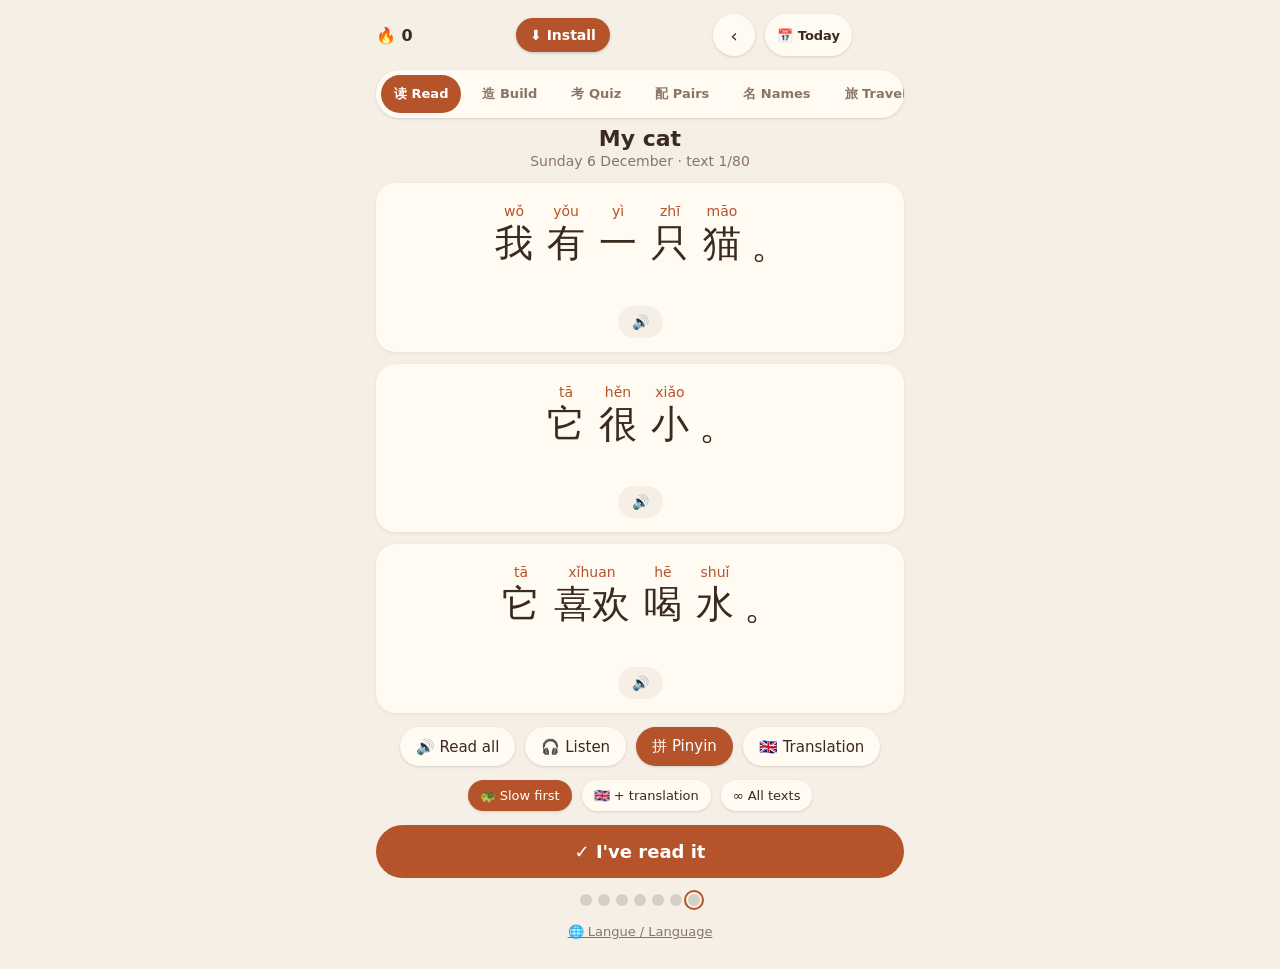
==== app-en.html @ 7c5be148 "Add files via upload" ====
<!doctype html>
<html lang="en">
<head>
<meta charset="utf-8">
<meta name="viewport" content="width=device-width,initial-scale=1,viewport-fit=cover">
<meta name="theme-color" content="#f5efe6">
<meta name="apple-mobile-web-app-capable" content="yes"><meta name="mobile-web-app-capable" content="yes"><meta name="apple-mobile-web-app-status-bar-style" content="default"><link rel="manifest" href="manifest-en.json">
<link rel="icon" href="icon-192.png">
<link rel="apple-touch-icon" href="icon-192.png">
<title>Daily Reading 读</title>
<style>
:root{--bg:#f5efe6;--ink:#3b2a1e;--soft:#8a7564;--card:#fffaf2;--acc:#b5532a;--ok:#4f7a4a}
*{box-sizing:border-box;-webkit-tap-highlight-color:transparent}
body{margin:0;background:var(--bg);color:var(--ink);font-family:system-ui,-apple-system,"PingFang SC","Noto Sans SC",sans-serif;min-height:100vh;padding:env(safe-area-inset-top) 16px calc(24px + env(safe-area-inset-bottom));max-width:560px;margin:auto}
header{display:flex;justify-content:space-between;align-items:center;padding:14px 0}
.streak{font-weight:700}
.inst,.posb{white-space:nowrap}.nav{gap:6px}.posb{background:var(--card);border-radius:21px;height:42px;padding:0 12px;font-size:13px;color:var(--ink);box-shadow:0 1px 3px #0002;font-weight:600}
#cal{position:fixed;inset:0;background:#0006;z-index:50;display:flex;align-items:flex-end;justify-content:center}
#cal.hid{display:none}
.csheet{background:var(--bg);width:100%;max-width:560px;max-height:85vh;border-radius:24px 24px 0 0;padding:14px 14px calc(16px + env(safe-area-inset-bottom));display:flex;flex-direction:column}
.chead{display:flex;justify-content:space-between;align-items:center;margin-bottom:10px;font-weight:700}
.chead button{background:var(--card);border-radius:18px;padding:8px 14px;box-shadow:0 1px 3px #0002}
.cg{display:grid;grid-template-columns:repeat(5,minmax(0,1fr));gap:6px;overflow:auto}
.cg button{background:var(--card);border-radius:12px;padding:6px 2px;box-shadow:0 1px 2px #0002;display:flex;flex-direction:column;align-items:center;gap:1px;min-height:54px}
.cg b{font-size:16px}.cg small{font-size:10px;color:var(--soft);max-width:100%;overflow:hidden;white-space:nowrap;text-overflow:ellipsis;padding:0 3px}
.cg button.rd{background:#dfeedb}.cg button.rd b::after{content:" ✓";color:var(--ok);font-size:12px}
.cg button.td{outline:2px solid var(--acc)}.cg button.cu{background:var(--acc)}.cg button.cu b,.cg button.cu small{color:#fff}
.cleg{font-size:12px;color:var(--soft);text-align:center;margin-top:8px}
.nav{display:flex;align-items:center;gap:10px;color:var(--soft);font-size:15px}
button{font:inherit;border:0;cursor:pointer;color:var(--ink)}
.ic{background:var(--card);border-radius:50%;width:42px;height:42px;font-size:18px;box-shadow:0 1px 3px #0002}
h1{font-size:22px;margin:4px 0 2px;text-align:center}
.date{text-align:center;color:var(--soft);font-size:14px;margin-bottom:14px}
.sent{background:var(--card);border-radius:20px;padding:18px 12px 14px;margin-bottom:12px;box-shadow:0 1px 4px #0001}
.line{display:flex;flex-wrap:wrap;justify-content:center;gap:4px 2px}
.w{display:flex;flex-direction:column;align-items:center;padding:2px 6px;border-radius:10px;cursor:pointer}
.w:active,.w.on{background:#b5532a22}
.py{font-size:14px;color:var(--acc);height:19px}
.hide-py .py{visibility:hidden}
.hz{font-size:38px;line-height:1.15}
.p{font-size:38px;line-height:1.15;align-self:flex-end;padding:0 2px}
.fr{text-align:center;color:var(--soft);margin-top:10px;font-size:15px;min-height:20px}
.row{display:flex;justify-content:center;gap:10px;margin-top:8px}
.sm{background:var(--bg);border-radius:20px;padding:8px 14px;font-size:14px}
.tip{position:sticky;bottom:12px;background:var(--ink);color:#fff;border-radius:16px;padding:12px 16px;text-align:center;margin-top:10px;display:none}
.tip b{font-size:26px;display:block}
.tools{display:flex;gap:10px;justify-content:center;margin:14px 0}
.tools button{background:var(--card);padding:10px 16px;border-radius:24px;box-shadow:0 1px 3px #0002;font-size:15px}
.tools button.act{background:var(--acc);color:#fff}
.done{display:block;width:100%;background:var(--acc);color:#fff;padding:16px;border-radius:28px;font-size:18px;font-weight:700;margin-top:6px}
.done.ok{background:var(--ok)}
.dots{display:flex;justify-content:center;gap:6px;margin-top:16px}
.dots i{width:12px;height:12px;border-radius:50%;background:#0002}
.dots i.on{background:var(--ok)}
.dots i.today{outline:2px solid var(--acc);outline-offset:2px}

.tabs{display:flex;gap:8px;background:var(--card);padding:5px;border-radius:26px;box-shadow:0 1px 3px #0002;margin-bottom:8px}
.tabs button{flex:1;padding:10px;border-radius:22px;background:transparent;font-weight:700;font-size:15px;color:var(--soft)}
.tabs button.on{background:var(--acc);color:#fff}
.hid{display:none!important}
.big{background:var(--card);border-radius:22px;padding:22px 10px 16px;box-shadow:0 1px 4px #0001;text-align:center;margin:8px 0 12px}
.big .line{gap:2px 0}
.big .hz{font-size:46px}.big .py{font-size:15px}
.big .tr{color:var(--soft);font-size:16px;margin-top:10px;min-height:22px}
.grp{margin:12px 0 4px;font-size:13px;color:var(--soft);display:flex;gap:6px;align-items:baseline}
.grp b{font-size:15px}
.chips{display:flex;flex-wrap:wrap;gap:8px}
.chip{background:var(--card);border-radius:16px;padding:8px 12px;box-shadow:0 1px 3px #0002;text-align:center;min-width:64px}
.chip .c1{font-size:26px;line-height:1.1}.chip .c2{font-size:12px;color:var(--soft)}
.chip.on{outline:3px solid var(--acc)}
.cs .chip.on{background:#b5532a18}.cv .chip.on{outline-color:var(--ok)}.co .chip.on{outline-color:#2f6f9f}
.brow{display:flex;gap:10px;margin-top:16px}
.brow button{flex:1;padding:14px;border-radius:26px;font-size:16px;font-weight:700;background:var(--acc);color:#fff}
.brow button.alt{background:var(--card);color:var(--ink);box-shadow:0 1px 3px #0002}

.ans{min-height:84px;border:2px dashed #0003;border-radius:18px;padding:8px;display:flex;flex-wrap:wrap;gap:8px;justify-content:center;align-items:center;margin:10px 0}
.ans:empty::after{content:"…";color:var(--soft);font-size:28px}
.qmsg{text-align:center;min-height:52px;margin:12px 0 0;font-size:17px;color:var(--ink)}
.qmsg.ok{color:var(--ok);font-weight:700;font-size:22px}
.qsc{text-align:center;color:var(--soft);margin-top:14px;font-size:15px}
.tabs button.tg.on{background:var(--ok)}
.hid2{display:none}
.cl .hz{color:var(--acc);font-weight:700}.t4 button{font-size:13px;padding:10px 4px}.emo{font-size:26px;text-align:center;letter-spacing:2px;line-height:1.5;margin-top:8px;word-break:break-all}.hint{text-align:center;color:var(--soft);font-size:14px;margin:4px 0 8px}.tools{flex-wrap:wrap}.tools button.act{background:var(--acc);color:#fff}.lo button{font-size:13px!important;padding:8px 12px!important}.inst{background:var(--acc);color:#fff;border-radius:22px;padding:9px 14px;font-size:14px;font-weight:700;box-shadow:0 1px 3px #0003}
.ov{position:fixed;inset:0;background:#0006;display:flex;align-items:flex-end;justify-content:center;z-index:9}
.ov>div{background:var(--card);border-radius:24px 24px 0 0;padding:22px 20px calc(24px + env(safe-area-inset-bottom));max-width:560px;width:100%;text-align:center;font-size:18px;line-height:1.9}
.ov b{font-size:22px;display:block;margin-bottom:6px}.ov button{margin-top:12px;background:var(--acc);color:#fff;border-radius:24px;padding:12px 32px;font-size:16px;font-weight:700}
.nsub{display:flex;gap:6px;margin:6px 0 10px}.nsub button{flex:1;padding:10px 4px;border-radius:18px;background:var(--card);font-size:14px;font-weight:700;box-shadow:0 1px 3px #0002;color:var(--soft)}.nsub button.on{background:var(--acc);color:#fff}
.ncard{display:flex;align-items:center;gap:12px;background:var(--card);border-radius:18px;padding:10px 14px;margin-bottom:8px;box-shadow:0 1px 3px #0001;width:100%;text-align:left}
.ncard .nm{font-size:32px}.ncard .nh{font-size:28px;line-height:1.15}.ncard .np{font-size:14px;color:var(--acc)}.ncard .nr{margin-left:auto;text-align:right}.ncard .nf{font-size:13px;color:var(--soft)}.ncard.on{outline:3px solid var(--acc)}
.tgs{display:flex;flex-wrap:wrap;gap:6px;margin:6px 0 10px}.tgs button{padding:8px 12px;border-radius:18px;background:var(--card);font-size:14px;font-weight:700;box-shadow:0 1px 3px #0002;color:var(--soft)}.tgs button.on{background:var(--acc);color:#fff}
.tcard{display:flex;gap:8px;align-items:center;background:var(--card);border-radius:18px;padding:12px 14px;margin-bottom:8px;box-shadow:0 1px 3px #0001}
.tcard .tt{flex:1;cursor:pointer}.tcard .th{font-size:24px;line-height:1.3}.tcard .tp{font-size:14px;color:var(--acc)}.tcard .tf{font-size:14px;color:var(--soft)}
.tcard .tb{display:flex;flex-direction:column;gap:6px}.tcard .tb button{background:var(--bg);border-radius:14px;padding:8px 10px;font-size:16px}
.bigshow{position:fixed;inset:0;background:#fff;color:#111;z-index:20;display:flex;flex-direction:column;align-items:center;justify-content:center;padding:24px;text-align:center}
.bigshow .bh{font-size:min(15vw,80px);line-height:1.35;font-weight:600}.bigshow .bf{margin-top:24px;font-size:15px;color:#666}.bigshow .sp{margin-top:20px;font-size:24px;background:#eee;border-radius:30px;padding:12px 28px;color:#111}
.gopt{display:block;width:100%;background:var(--card);border-radius:18px;padding:14px;margin-bottom:8px;font-size:17px;box-shadow:0 1px 3px #0002;text-align:left}.gopt.dim{opacity:.35}.gopt.good{outline:3px solid var(--ok)}
#mainTabs{overflow-x:auto;scrollbar-width:none}#mainTabs::-webkit-scrollbar{display:none}#mainTabs button{flex:0 0 auto;padding:10px 13px;white-space:nowrap}
.big .p{font-size:46px}.big .line.s5 .hz,.big .line.s5 .p{font-size:30px}.big .line.s5 .w{padding:2px 3px}.big .line.s5 .py{font-size:13px}.dbar{display:flex;justify-content:space-between;align-items:center;gap:8px;margin:4px 0 8px}.dbar button{background:var(--card);border-radius:18px;padding:8px 12px;font-size:14px;box-shadow:0 1px 3px #0002}.dbar button.act{background:var(--acc);color:#fff}.dbar .nf{font-size:14px;color:var(--soft);text-align:center;flex:1}
.dnpc{background:var(--card);border-radius:20px;padding:16px;margin:6px 0 12px;box-shadow:0 1px 4px #0001;display:flex;gap:10px;align-items:flex-start}.dnpc .dav{font-size:32px}.dnpc .dh{font-size:26px;line-height:1.3}.dnpc .dp{font-size:14px;color:var(--acc)}.dnpc .df{font-size:14px;color:var(--soft);margin-top:4px}.dnpc.dsit{font-style:italic;color:var(--soft);font-size:17px}
.gopt .oh{font-size:20px}.gopt .op{font-size:13px;color:var(--acc)}.gopt .of{font-size:13px;color:var(--soft)}.gopt.good{outline:3px solid var(--ok)}
.tncard{display:flex;gap:12px;align-items:center;background:var(--card);border-radius:18px;padding:10px 14px;margin-bottom:8px;box-shadow:0 1px 3px #0001;cursor:pointer;color:var(--ink)}.tncard svg{flex:none;color:var(--ink)}.tncard .a{font-size:26px;line-height:1.2}.tncard .b{font-size:14px;color:var(--acc)}.tncard .c{font-size:14px;color:var(--soft)}
.tonegrid{display:grid;grid-template-columns:repeat(4,1fr);gap:8px;margin-bottom:8px}.tbtn{display:flex!important;flex-direction:column;align-items:center;gap:2px;padding:10px 4px!important;margin:0!important;text-align:center!important;color:var(--ink)}.tbtn span{font-size:14px;color:var(--soft)}.tbtn svg{color:var(--ink)}
.mrow{display:flex;gap:8px;align-items:stretch;margin-bottom:8px}.mrow .gopt{flex:1;margin:0}.mrow .sm{padding:0 16px;font-size:18px}
.sndc{background:var(--card);border-radius:18px;padding:12px 14px;margin-bottom:8px;box-shadow:0 1px 3px #0001}.sndc .t{display:flex;gap:12px;align-items:center;margin-bottom:8px}.sndc .l{font-size:30px;font-weight:700;color:var(--acc);min-width:52px}.sndc .d{font-size:14px;color:var(--soft)}
.coach{background:var(--card);border-radius:22px;padding:18px 14px;margin:6px 0 12px;text-align:center;box-shadow:0 1px 4px #0001}.coach .ce{font-size:60px;line-height:1.1}.coach .sw{width:70px;height:70px;margin:0 auto 6px}.coach .cz{font-size:30px;line-height:1.35;margin-top:6px}.coach .cp{font-size:15px;color:var(--acc);min-height:20px}.coach .cf{font-size:16px;color:var(--soft);min-height:22px;margin-top:4px}
.sw{display:block;width:34px;height:34px;border-radius:50%;border:2px solid #0003}
.cgrid{display:grid;grid-template-columns:repeat(3,1fr);gap:8px;margin-bottom:8px}.cbtn{display:flex!important;flex-direction:column;align-items:center;gap:2px;margin:0!important;padding:10px 4px!important;text-align:center!important}.cbtn .oh{font-size:18px!important}
.tpbarw{height:8px;background:#0002;border-radius:4px;overflow:hidden;margin:8px 0}.tpbarw div{height:100%;width:100%;background:var(--acc)}
</style>
</head>
<body>
<header>
  <div class="streak" id="streak">🔥 0</div>
  <button class="inst hid" id="inst">⬇ Install</button>
  <div class="nav"><button class="ic" id="prev">‹</button><button id="pos" class="posb"></button><button class="ic" id="next">›</button></div>
</header>
<div class="tabs t4" id="mainTabs"><button id="tabR" class="on">读 Read</button><button id="tabB">造 Build</button><button id="tabQ">考 Quiz</button><button id="tabP">配 Pairs</button><button id="tabN">名 Names</button><button id="tabT">旅 Travel</button><button id="tabS">声 Tones</button><button id="tabA">动 Actions</button></div>
<div id="cal" class="hid"><div class="csheet"><div class="chead"><span>📅 Pick a text</span><button id="calx">✕</button></div><div class="cg" id="cg"></div><div class="cleg">✓ read · outline = today · tap to open</div></div></div>
<div id="vRead">
<h1 id="title"></h1>
<div class="date" id="date"></div>
<main id="text"></main>
<div class="tip" id="tip"></div>
<div class="tools">
  <button id="all">🔊 Read all</button>
  <button id="lis">🎧 Listen</button>
  <button id="tpy" class="act">拼 Pinyin</button>
  <button id="tfr">🇬🇧 Translation</button>
</div>
<div class="tools lo"><button id="lslow" class="act">🐢 Slow first</button><button id="lfr">🇬🇧 + translation</button><button id="lall">∞ All texts</button></div>
<button class="done" id="done">✓ I've read it today</button>
<div class="dots" id="dots"></div>
</div>
<div id="vBuild" class="hid">
  <div class="big"><div class="line" id="bline"></div><div class="tr" id="btr"></div><div class="emo" id="bemo"></div></div>
  <div class="tabs t4"><button id="mA" class="on">吃 Action</button><button id="mE">很 State</button><button id="mC">三 Count</button><button id="nG" class="tg">不 Not</button></div>
  <div id="gS"><div class="grp"><b>我</b> Who?</div><div class="chips cs" id="cS"></div></div>
  <div id="gV"><div class="grp"><b>吃</b> Action</div><div class="chips cv" id="cV"></div></div>
  <div id="gO"><div class="grp"><b id="lOh">饭</b> <span id="lOt">What?</span></div><div class="chips co" id="cO"></div></div>
  <div id="gN" class="hid"><div class="grp"><b>三</b> Units</div><div class="chips" id="cN"></div><div class="grp"><b>十</b> Tens</div><div class="chips" id="cT"></div></div>
  <div class="brow"><button id="bsay">🔊 Listen</button><button class="alt" id="brnd">🎲 Random</button></div>
</div>
<div id="vQuiz" class="hid">
  <div class="big"><div class="tr" id="qfr" style="font-size:22px;color:var(--ink);margin:0"></div></div>
  <div class="ans" id="qans"></div>
  <div class="chips" id="qpool" style="justify-content:center"></div>
  <div class="qmsg" id="qmsg"></div>
  <div class="brow"><button class="alt" id="qreset">↺ Restart</button><button id="qnext">Next ›</button></div>
  <div class="qsc" id="qsc"></div>
</div>
<div id="vPair" class="hid">
  <div class="hint">1 noun = 1 classifier: 苹果 → 个苹果</div>
  <div class="big"><div class="emo" id="pemo" style="font-size:64px;margin:0"></div><div class="line" id="pline"></div><div class="tr" id="pfr"></div></div>
  <div class="chips" id="popts" style="justify-content:center"></div>
  <div class="qmsg" id="pmsg"></div>
  <div class="brow"><button id="pnext">Next ›</button></div>
  <div class="qsc" id="psc"></div>
</div>
<div id="vNames" class="hid">
  <div class="hint">Tap a card to hear it</div>
  <div class="nsub"><button id="nsv" class="on">🏙 Cities</button><button id="nse">🏢 Companies</button><button id="nsp">👤 People</button></div>
  <div id="nlist"></div>
</div>
<div id="vTrip" class="hid">
  <div class="hint">Tap a phrase to hear it · 📲 to show it to someone</div>
  <div class="tgs" id="tgs"></div>
  <div class="tools" style="margin:0 0 10px"><button id="tg">🎧 Listen &amp; guess</button><button id="td">💬 Dialogues</button></div>
  <div id="tlist"></div>
  <div id="tgame" class="hid">
    <div class="big"><div style="font-size:54px">🎧</div><div class="tr">Listen, then pick the meaning</div>
      <div class="row"><button class="sm" id="gplay">🔊</button><button class="sm" id="gslow">🐢</button></div></div>
    <div id="gopts"></div>
    <div class="qmsg" id="gmsg"></div>
    <div class="brow"><button id="gnext">Next ›</button></div>
    <div class="qsc" id="gsc"></div>
  </div>
  <div id="tdlg" class="hid"></div>
</div>
<div id="vTone" class="hid">
  <div class="tgs" id="ttabs"></div>
  <div id="tcont"></div>
</div>
<div id="vTpr" class="hid">
  <div class="hint">Listen to the instruction in Chinese and do the action for real</div>
  <div class="tgs" id="tptabs"></div>
  <div id="tpcont"></div>
</div>

<script>
// "hanzi|pinyin|English" separated by spaces; without "|" = punctuation
const T=[
{t:"My cat",s:[
["我|wǒ|I 有|yǒu|to have 一|yì|a 只|zhī|(classifier: animals) 猫|māo|cat 。","I have a cat."],
["它|tā|it (animal) 很|hěn|very 小|xiǎo|small 。","It is small."],
["它|tā|it (animal) 喜欢|xǐhuan|to like 喝|hē|to drink 水|shuǐ|water 。","It likes to drink water."]]},
{t:"The morning",s:[
["早上|zǎoshang|morning 好|hǎo|good ！","Good morning!"],
["我|wǒ|I 喝|hē|to drink 一|yì|a 杯|bēi|(classifier: glass) 水|shuǐ|water 。","I drink a glass of water."],
["我|wǒ|I 吃|chī|to eat 一|yí|an 个|gè|(general classifier) 苹果|píngguǒ|apple 。","I eat an apple."]]},
{t:"My books",s:[
["我|wǒ|I 有|yǒu|to have 三|sān|three 本|běn|(classifier: books) 书|shū|book 。","I have three books."],
["这|zhè|this 本|běn|(classifier: books) 书|shū|book 很|hěn|very 好|hǎo|good 。","This book is very good."],
["我|wǒ|I 每天|měitiān|every day 看|kàn|to read 书|shū|book 。","I read every day."]]},
{t:"My home",s:[
["这|zhè|this 是|shì|to be 我|wǒ|my 的|de|(possessive) 家|jiā|home 。","This is my home."],
["我|wǒ|my 家|jiā|family 有|yǒu|to have 四|sì|four 个|gè|(general classifier) 人|rén|person 。","There are four people in my family."],
["我|wǒ|I 爱|ài|to love 我|wǒ|my 家|jiā|family 。","I love my family."]]},
{t:"At school",s:[
["我|wǒ|I 在|zài|to be at 学校|xuéxiào|school 。","I am at school."],
["我|wǒ|I 有|yǒu|to have 两|liǎng|two 支|zhī|(classifier: pens) 笔|bǐ|pen 。","I have two pens."],
["我|wǒ|I 有|yǒu|to have 一|yì|a 张|zhāng|(classifier: sheets) 纸|zhǐ|paper 。","I have a sheet of paper."]]},
{t:"Today",s:[
["今天|jīntiān|today 天气|tiānqì|weather 很|hěn|very 好|hǎo|good 。","The weather is very nice today."],
["我|wǒ|I 去|qù|to go 学校|xuéxiào|school 。","I go to school."],
["你|nǐ|you 呢|ne|and (you) ？","And you?"]]},
{t:"At the market",s:[
["你好|nǐ hǎo|hello ！","Hello!"],
["我|wǒ|I 要|yào|to want 五|wǔ|five 个|gè|(general classifier) 苹果|píngguǒ|apple 。","I would like five apples."],
["很|hěn|very 好|hǎo|good ，谢谢|xièxie|thank you ！","Very good, thank you!"]]},
{t:"My friend",s:[
["他|tā|he 是|shì|to be 我|wǒ|my 的|de|(possessive) 朋友|péngyou|friend 。","He is my friend."],
["他|tā|he 叫|jiào|to be called 小明|Xiǎo Míng|Xiao Ming 。","He is called Xiao Ming."],
["我们|wǒmen|we 都|dōu|all 喜欢|xǐhuan|to like 猫|māo|cat 。","We all like cats."]]},
{t:"The evening",s:[
["晚上|wǎnshang|evening 我|wǒ|I 在|zài|to be at 家|jiā|home 。","In the evening, I am at home."],
["我|wǒ|I 喝|hē|to drink 一|yì|a 杯|bēi|(classifier: cup) 茶|chá|tea 。","I drink a cup of tea."],
["晚安|wǎn'ān|good night ！","Good night!"]]},
{t:"Two cats",s:[
["我|wǒ|my 家|jiā|home 有|yǒu|to have 一|yì|a 只|zhī|(classifier: animals) 大|dà|big 猫|māo|cat 和|hé|and 一|yì|a 只|zhī|(classifier: animals) 小|xiǎo|small 猫|māo|cat 。","At my home, there is a big cat and a small cat."],
["大|dà|big 猫|māo|cat 喜欢|xǐhuan|to like 睡觉|shuìjiào|to sleep 。","The big cat likes to sleep."],
["小|xiǎo|small 猫|māo|cat 喜欢|xǐhuan|to like 玩|wán|to play 。","The small cat likes to play."]]},
{t:"Shopping",s:[["我|wǒ|I 去|qù|to go 市场|shìchǎng|market 。", "I go to the market."],
["我|wǒ|I 要|yào|to want 三|sān|three 个|gè|(general classifier) 苹果|píngguǒ|apple 。", "I would like three apples."],
["我|wǒ|I 也|yě|also 要|yào|to want 两|liǎng|two 条|tiáo|(classifier: fish) 鱼|yú|fish 。", "I would also like two fish."]]},
{t:"What do you want?",s:[["你好|nǐ hǎo|hello ！ 你|nǐ|you 要|yào|to want 什么|shénme|what ？", "Hello! What would you like?"],
["我|wǒ|I 要|yào|to want 一|yì|a 杯|bēi|(classifier: cup) 茶|chá|tea 和|hé|and 一|yì|a 杯|bēi|(classifier: glass) 牛奶|niúnǎi|milk 。", "I would like a tea and a milk."],
["谢谢|xièxie|thank you ！ 再见|zàijiàn|goodbye ！", "Thank you! Goodbye!"]]},
{t:"How much?",s:[["这|zhè|this 个|gè|(general classifier) 苹果|píngguǒ|apple 多少|duōshao|how much 钱|qián|money ？", "How much is this apple?"],
["一|yí|one 个|gè|(general classifier) 五|wǔ|five 块|kuài|yuan 。", "Five yuan each."],
["很|hěn|very 好|hǎo|good ， 我|wǒ|I 要|yào|to want 三|sān|three 个|gè|(general classifier) 。", "Great, I'll take three."]]},
{t:"Flowers",s:[["我|wǒ|I 喜欢|xǐhuan|to like 花|huā|flower 。", "I like flowers."],
["我|wǒ|I 要|yào|to want 五|wǔ|five 朵|duǒ|(classifier: flowers) 花|huā|flower 。", "I would like five flowers."],
["花|huā|flower 很|hěn|very 好看|hǎokàn|pretty 。", "The flowers are very pretty."]]},
{t:"My class",s:[["这|zhè|this 是|shì|to be 我|wǒ|my 的|de|(possessive) 班|bān|class 。", "This is my class."],
["班|bān|class 里|lǐ|in 有|yǒu|there is 二十|èrshí|twenty 个|gè|(general classifier) 学生|xuésheng|student 。", "There are twenty students in the class."],
["我们|wǒmen|we 有|yǒu|to have 一|yí|one 个|gè|(general classifier) 老师|lǎoshī|teacher 。", "We have one teacher."]]},
{t:"On the table",s:[["桌子|zhuōzi|table 上|shàng|on 有|yǒu|there is 三|sān|three 本|běn|(classifier: books) 书|shū|book 。", "On the table, there are three books."],
["还|hái|also 有|yǒu|there is 两|liǎng|two 支|zhī|(classifier: pens) 笔|bǐ|pen 和|hé|and 一|yì|a 张|zhāng|(classifier: sheets) 纸|zhǐ|paper 。", "There are also two pens and a sheet of paper."],
["老师|lǎoshī|teacher 喜欢|xǐhuan|to like 看|kàn|to read 书|shū|book 。", "The teacher likes to read."]]},
{t:"My classmates",s:[["我|wǒ|I 在|zài|to be at 学校|xuéxiào|school 。", "I am at school."],
["我|wǒ|my 的|de|(possessive) 朋友|péngyou|friend 在|zài|to be in 我|wǒ|my 的|de|(possessive) 班|bān|class 里|lǐ|in 。", "My friend is in my class."],
["我们|wǒmen|we 都|dōu|all 喜欢|xǐhuan|to like 老师|lǎoshī|teacher 。", "We all like the teacher."]]},
{t:"My family",s:[["我|wǒ|my 家|jiā|family 有|yǒu|to have 五|wǔ|five 个|gè|(general classifier) 人|rén|person 。", "There are five people in my family."],
["爸爸|bàba|dad 、 妈妈|māma|mum 、 哥哥|gēge|older brother 、 姐姐|jiějie|older sister 和|hé|and 我|wǒ|me 。", "Dad, mum, my older brother, my older sister and me."],
["我|wǒ|I 爱|ài|to love 我|wǒ|my 的|de|(possessive) 家|jiā|family 。", "I love my family."]]},
{t:"At the table",s:[["爸爸|bàba|dad 吃|chī|to eat 米饭|mǐfàn|rice 。", "Dad eats rice."],
["妈妈|māma|mum 吃|chī|to eat 鱼|yú|fish 。", "Mum eats fish."],
["我|wǒ|I 吃|chī|to eat 一|yí|an 个|gè|(general classifier) 蛋|dàn|egg 。", "I eat an egg."],
["我们|wǒmen|we 都|dōu|all 喝|hē|to drink 水|shuǐ|water 。", "We all drink water."]]},
{t:"My pets",s:[["我|wǒ|my 家|jiā|home 有|yǒu|to have 一|yì|a 只|zhī|(classifier: animals) 狗|gǒu|dog 和|hé|and 两|liǎng|two 只|zhī|(classifier: animals) 猫|māo|cat 。", "At my home, there is a dog and two cats."],
["狗|gǒu|dog 很|hěn|very 大|dà|big ， 猫|māo|cat 很|hěn|very 小|xiǎo|small 。", "The dog is big, the cats are small."],
["我们|wǒmen|we 都|dōu|all 喜欢|xǐhuan|to like 它们|tāmen|they (animals) 。", "We all like them."]]},
{t:"My clothes",s:[["我|wǒ|I 有|yǒu|to have 三|sān|three 件|jiàn|(classifier: clothes) 衣服|yīfu|clothes 。", "I have three items of clothing."],
["这|zhè|this 件|jiàn|(classifier: clothes) 衣服|yīfu|clothes 很|hěn|very 大|dà|big 。", "This item of clothing is very big."],
["我|wǒ|I 不|bù|not 喜欢|xǐhuan|to like 大|dà|big 衣服|yīfu|clothes 。", "I don't like big clothes."]]},
{t:"At home",s:[["家|jiā|home 里|lǐ|in 有|yǒu|there is 一|yì|a 张|zhāng|(classifier: tables) 桌子|zhuōzi|table 和|hé|and 四|sì|four 把|bǎ|(classifier: chairs) 椅子|yǐzi|chair 。", "At home, there is a table and four chairs."],
["桌子|zhuōzi|table 上|shàng|on 有|yǒu|there is 一|yì|a 杯|bēi|(classifier: cup) 茶|chá|tea 。", "On the table, there is a cup of tea."],
["我们|wǒmen|we 在|zài|at 家|jiā|home 吃饭|chīfàn|to eat 。", "We eat at home."]]},
{t:"Dad's car",s:[["爸爸|bàba|dad 有|yǒu|to have 一|yí|a 辆|liàng|(classifier: vehicles) 汽车|qìchē|car 。", "Dad has a car."],
["汽车|qìchē|car 很|hěn|very 大|dà|big 。", "The car is big."],
["我们|wǒmen|we 都|dōu|all 喜欢|xǐhuan|to like 汽车|qìchē|car 。", "We all like the car."]]},
{t:"Breakfast",s:[["早上|zǎoshang|morning ， 我|wǒ|I 吃|chī|to eat 面包|miànbāo|bread 和|hé|and 一|yí|an 个|gè|(general classifier) 蛋|dàn|egg 。", "In the morning, I eat bread and an egg."],
["我|wǒ|I 喝|hē|to drink 一|yì|a 杯|bēi|(classifier: glass) 牛奶|niúnǎi|milk 。", "I drink a glass of milk."],
["很|hěn|very 好吃|hǎochī|tasty ！", "It's very tasty!"]]},
{t:"A red apple",s:[["我|wǒ|I 有|yǒu|to have 一|yí|a 个|gè|(general classifier) 红|hóng|red 苹果|píngguǒ|apple 。", "I have a red apple."],
["红|hóng|red 苹果|píngguǒ|apple 很|hěn|very 好吃|hǎochī|tasty 。", "The red apple is very tasty."],
["我|wǒ|I 喜欢|xǐhuan|to like 吃|chī|to eat 苹果|píngguǒ|apple 。", "I like eating apples."]]},
{t:"Bananas",s:[["这|zhè|this 是|shì|to be 香蕉|xiāngjiāo|banana 。", "These are bananas."],
["香蕉|xiāngjiāo|banana 是|shì|to be 黄色|huángsè|yellow 的|de|(particle) 。", "Bananas are yellow."],
["我|wǒ|I 要|yào|to want 三|sān|three 根|gēn|(classifier: long objects) 香蕉|xiāngjiāo|banana 。", "I would like three bananas."]]},
{t:"The soup",s:[["晚上|wǎnshang|evening ， 我们|wǒmen|we 吃|chī|to eat 面条|miàntiáo|noodles 。", "In the evening, we eat noodles."],
["我|wǒ|I 喝|hē|to drink 一|yì|a 碗|wǎn|(classifier: bowl) 汤|tāng|soup 。", "I have a bowl of soup."],
["汤|tāng|soup 很|hěn|very 好喝|hǎohē|tasty (drink) 。", "The soup is very tasty."]]},
{t:"I'm hungry",s:[["我|wǒ|I 很|hěn|very 饿|è|hungry 。", "I am very hungry."],
["我|wǒ|I 要|yào|to want 吃|chī|to eat 米饭|mǐfàn|rice 和|hé|and 鱼|yú|fish 。", "I want to eat rice and fish."],
["我|wǒ|I 不|bú|not 要|yào|to want 茶|chá|tea ， 我|wǒ|I 要|yào|to want 水|shuǐ|water 。", "I don't want tea, I want water."]]},
{t:"At the restaurant",s:[["你好|nǐ hǎo|hello ！ 我|wǒ|I 要|yào|to want 一|yì|a 碗|wǎn|(classifier: bowl) 面条|miàntiáo|noodles 。", "Hello! I would like a bowl of noodles."],
["你|nǐ|you 要|yào|to want 喝|hē|to drink 什么|shénme|what ？", "What would you like to drink?"],
["我|wǒ|I 要|yào|to want 一|yì|a 杯|bēi|(classifier: cup) 茶|chá|tea ， 谢谢|xièxie|thank you 。", "I would like a tea, thank you."]]},
{t:"Colours",s:[["苹果|píngguǒ|apple 是|shì|to be 红色|hóngsè|red 的|de|(particle) 。", "The apple is red."],
["天|tiān|sky 是|shì|to be 蓝色|lánsè|blue 的|de|(particle) 。", "The sky is blue."],
["猫|māo|cat 是|shì|to be 白色|báisè|white 的|de|(particle) 。", "The cat is white."]]},
{t:"My white cat",s:[["我|wǒ|my 的|de|(possessive) 猫|māo|cat 是|shì|to be 白色|báisè|white 的|de|(particle) 。", "My cat is white."],
["它|tā|it (animal) 很|hěn|very 小|xiǎo|small 。", "It is very small."],
["它|tā|it (animal) 喜欢|xǐhuan|to like 喝|hē|to drink 牛奶|niúnǎi|milk 。", "It likes to drink milk."]]},
{t:"My black dog",s:[["我|wǒ|my 的|de|(possessive) 狗|gǒu|dog 是|shì|to be 黑色|hēisè|black 的|de|(particle) 。", "My dog is black."],
["它|tā|it (animal) 很|hěn|very 大|dà|big 。", "It is very big."],
["它|tā|it (animal) 喜欢|xǐhuan|to like 吃|chī|to eat 鱼|yú|fish 。", "It likes to eat fish."]]},
{t:"My pens",s:[["我|wǒ|I 有|yǒu|to have 三|sān|three 支|zhī|(classifier: pens) 笔|bǐ|pen 。", "I have three pens."],
["一|yì|one 支|zhī|(classifier: pens) 是|shì|to be 红色|hóngsè|red 的|de|(particle) ， 两|liǎng|two 支|zhī|(classifier: pens) 是|shì|to be 蓝色|lánsè|blue 的|de|(particle) 。", "One is red, two are blue."],
["我|wǒ|I 喜欢|xǐhuan|to like 蓝色|lánsè|blue 。", "I like blue."]]},
{t:"Colourful flowers",s:[["我|wǒ|I 有|yǒu|to have 五|wǔ|five 朵|duǒ|(classifier: flowers) 花|huā|flower 。", "I have five flowers."],
["三|sān|three 朵|duǒ|(classifier: flowers) 是|shì|to be 红色|hóngsè|red 的|de|(particle) ， 两|liǎng|two 朵|duǒ|(classifier: flowers) 是|shì|to be 黄色|huángsè|yellow 的|de|(particle) 。", "Three are red, two are yellow."],
["花|huā|flower 很|hěn|very 好看|hǎokàn|pretty 。", "The flowers are very pretty."]]},
{t:"It's hot",s:[["今天|jīntiān|today 很|hěn|very 热|rè|hot 。", "Today it's very hot."],
["我|wǒ|I 喝|hē|to drink 一|yì|one 杯|bēi|(classifier: glasses) 水|shuǐ|water 。", "I drink a glass of water."],
["我|wǒ|I 不|bù|not 喜欢|xǐhuan|to like 热|rè|hot 。", "I don't like the heat."]]},
{t:"It's cold",s:[["今天|jīntiān|today 很|hěn|very 冷|lěng|cold 。", "Today it's very cold."],
["我|wǒ|I 有|yǒu|to have 一|yí|one 件|jiàn|(classifier: clothes) 大|dà|big 衣服|yīfu|clothes 。", "I have a big coat."],
["我|wǒ|I 喝|hē|to drink 一|yì|one 杯|bēi|(classifier: cups) 热|rè|hot 茶|chá|tea 。", "I drink a cup of hot tea."]]},
{t:"It's raining",s:[["今天|jīntiān|today 下雨|xiàyǔ|to rain 。", "Today it's raining."],
["我|wǒ|I 在|zài|to be at 家|jiā|home 。", "I'm at home."],
["我|wǒ|I 喝|hē|to drink 茶|chá|tea ， 看|kàn|to read 书|shū|book 。", "I drink tea and read."]]},
{t:"Lovely weather",s:[["今天|jīntiān|today 天气|tiānqì|weather 很|hěn|very 好|hǎo|good 。", "Today the weather is very nice."],
["今天|jīntiān|today 有|yǒu|there is 太阳|tàiyáng|sun 。", "Today it's sunny."],
["我|wǒ|I 和|hé|and 朋友|péngyou|friend 去|qù|to go 市场|shìchǎng|market 。", "My friend and I are going to the market."]]},
{t:"What's the weather like?",s:[["今天|jīntiān|today 天气|tiānqì|weather 好|hǎo|good 吗|ma|(question) ？", "Is the weather nice today?"],
["很|hěn|very 好|hǎo|good ！", "Very nice!"],
["不|bù|not 冷|lěng|cold ， 也|yě|also 不|bú|not 热|rè|hot 。", "It's neither cold nor hot."]]},
{t:"My day",s:[["早上|zǎoshang|morning ， 我|wǒ|I 吃|chī|to eat 面包|miànbāo|bread 。", "In the morning, I eat bread."],
["下午|xiàwǔ|afternoon ， 我|wǒ|I 在|zài|to be at 学校|xuéxiào|school 。", "In the afternoon, I'm at school."],
["晚上|wǎnshang|evening ， 我|wǒ|I 在|zài|to be at 家|jiā|home 看|kàn|to read 书|shū|book 。", "In the evening, I read at home."]]},
{t:"Beijing · 北京",s:[["北京|Běijīng|Beijing 是|shì|to be 中国|Zhōngguó|China 的|de|(particle) 首都|shǒudū|capital 。", "Beijing is the capital of China."],
["北京|Běijīng|Beijing 有|yǒu|there is 故宫|Gùgōng|Forbidden City 和|hé|and 长城|Chángchéng|Great Wall 。", "In Beijing, there are the Forbidden City and the Great Wall."],
["我|wǒ|I 想|xiǎng|to want to 去|qù|to go 北京|Běijīng|Beijing 。", "I'd like to go to Beijing."]]},
{t:"Shanghai · 上海",s:[["上海|Shànghǎi|Shanghai 很|hěn|very 大|dà|big ， 人|rén|people 很|hěn|very 多|duō|many 。", "Shanghai is big and has lots of people."],
["上海|Shànghǎi|Shanghai 有|yǒu|there is 很多|hěn duō|many 高楼|gāolóu|skyscraper 。", "In Shanghai, there are many skyscrapers."],
["外滩|Wàitān|the Bund 很|hěn|very 好看|hǎokàn|pretty 。", "The Bund is very pretty."]]},
{t:"Chengdu · 成都",s:[["成都|Chéngdū|Chengdu 有|yǒu|there is 大熊猫|dàxióngmāo|giant panda 。", "In Chengdu, there are giant pandas."],
["大熊猫|dàxióngmāo|giant panda 喜欢|xǐhuan|to like 吃|chī|to eat 竹子|zhúzi|bamboo 。", "Giant pandas like eating bamboo."],
["成都|Chéngdū|Chengdu 的|de|(particle) 菜|cài|food 很|hěn|very 辣|là|spicy 。", "Chengdu food is very spicy."]]},
{t:"Xi'an · 西安",s:[["西安|Xī'ān|Xi'an 有|yǒu|there is 兵马俑|bīngmǎyǒng|Terracotta Army 。", "In Xi'an, there is the Terracotta Army."],
["兵马俑|bīngmǎyǒng|Terracotta Army 很|hěn|very 有名|yǒumíng|famous 。", "The Terracotta Army is very famous."],
["很多|hěn duō|many 人|rén|people 去|qù|to go 西安|Xī'ān|Xi'an 。", "Many people go to Xi'an."]]},
{t:"Hangzhou · 杭州",s:[["杭州|Hángzhōu|Hangzhou 有|yǒu|there is 西湖|Xīhú|West Lake 。", "In Hangzhou, there is West Lake."],
["西湖|Xīhú|West Lake 很|hěn|very 好看|hǎokàn|pretty 。", "West Lake is very pretty."],
["阿里巴巴|Ālǐbābā|Alibaba 在|zài|to be at 杭州|Hángzhōu|Hangzhou 。", "Alibaba is in Hangzhou."]]},
{t:"Shenzhen · 深圳",s:[["深圳|Shēnzhèn|Shenzhen 是|shì|to be 一|yí|one 个|gè|(general classifier) 大|dà|big 城市|chéngshì|city 。", "Shenzhen is a big city."],
["华为|Huáwéi|Huawei 和|hé|and 腾讯|Téngxùn|Tencent 在|zài|to be at 深圳|Shēnzhèn|Shenzhen 。", "Huawei and Tencent are in Shenzhen."],
["深圳|Shēnzhèn|Shenzhen 的|de|(particle) 公司|gōngsī|company 很|hěn|very 多|duō|many 。", "There are many companies in Shenzhen."]]},
{t:"Guangzhou · 广州",s:[["广州|Guǎngzhōu|Guangzhou 的|de|(particle) 菜|cài|food 很|hěn|very 好吃|hǎochī|delicious 。", "Guangzhou food is delicious."],
["早上|zǎoshang|morning ， 我|wǒ|I 喝|hē|to drink 茶|chá|tea ， 吃|chī|to eat 点心|diǎnxin|dim sum 。", "In the morning, I drink tea and eat dim sum."],
["我|wǒ|I 喜欢|xǐhuan|to like 广州|Guǎngzhōu|Guangzhou 。", "I like Guangzhou."]]},
{t:"Harbin · 哈尔滨",s:[["哈尔滨|Hā'ěrbīn|Harbin 的|de|(particle) 冬天|dōngtiān|winter 很|hěn|very 冷|lěng|cold 。", "Winter in Harbin is very cold."],
["那里|nàlǐ|there 有|yǒu|there is 很多|hěn duō|a lot of 冰|bīng|ice 和|hé|and 雪|xuě|snow 。", "There's a lot of ice and snow there."],
["我|wǒ|I 想|xiǎng|to want to 看|kàn|to look at 冰灯|bīngdēng|ice lanterns 。", "I'd like to see the ice lanterns."]]},
{t:"Chongqing · 重庆",s:[["重庆|Chóngqìng|Chongqing 有|yǒu|there is 很多|hěn duō|many 山|shān|mountain 。", "In Chongqing, there are many mountains."],
["重庆|Chóngqìng|Chongqing 的|de|(particle) 火锅|huǒguō|hot pot 很|hěn|very 辣|là|spicy 。", "Chongqing hot pot is very spicy."],
["我|wǒ|I 不|bù|not 喜欢|xǐhuan|to like 辣|là|spicy 。", "I don't like spicy food."]]},
{t:"Guilin · 桂林",s:[["桂林|Guìlín|Guilin 的|de|(particle) 山水|shānshuǐ|scenery 很|hěn|very 好看|hǎokàn|pretty 。", "The scenery in Guilin is very beautiful."],
["山|shān|mountain 很|hěn|very 高|gāo|tall 。", "The mountains are tall."],
["我|wǒ|I 想|xiǎng|to want to 去|qù|to go 桂林|Guìlín|Guilin 看|kàn|to look at 山|shān|mountain 。", "I'd like to go to Guilin to see the mountains."]]},
{t:"Huawei · 华为",s:[["华为|Huáwéi|Huawei 是|shì|to be 一|yì|one 家|jiā|(classifier: companies) 公司|gōngsī|company 。", "Huawei is a company."],
["华为|Huáwéi|Huawei 做|zuò|to make 手机|shǒujī|phone 。", "Huawei makes phones."],
["我|wǒ|I 的|de|(particle) 朋友|péngyou|friend 有|yǒu|to have 一|yí|one 部|bù|(classifier: phones, films) 手机|shǒujī|phone 。", "My friend has a phone."]]},
{t:"WeChat · 微信",s:[["微信|Wēixìn|WeChat 是|shì|to be 一|yí|one 个|gè|(general classifier) 软件|ruǎnjiàn|app 。", "WeChat is an app."],
["腾讯|Téngxùn|Tencent 有|yǒu|to have 微信|Wēixìn|WeChat 。", "Tencent has WeChat."],
["在|zài|in 中国|Zhōngguó|China ， 很多|hěn duō|many 人|rén|people 用|yòng|to use 微信|Wēixìn|WeChat 。", "In China, many people use WeChat."]]},
{t:"Alibaba · 阿里巴巴",s:[["阿里巴巴|Ālǐbābā|Alibaba 是|shì|to be 一|yì|one 家|jiā|(classifier: companies) 大|dà|big 公司|gōngsī|company 。", "Alibaba is a big company."],
["淘宝|Táobǎo|Taobao 是|shì|to be 阿里巴巴|Ālǐbābā|Alibaba 的|de|(particle) 网站|wǎngzhàn|website 。", "Taobao is an Alibaba website."],
["我|wǒ|I 在|zài|at 网上|wǎngshàng|online 买|mǎi|to buy 东西|dōngxi|things 。", "I buy things online."]]},
{t:"Baidu · 百度",s:[["百度|Bǎidù|Baidu 是|shì|to be 一|yì|one 家|jiā|(classifier: companies) 中国|Zhōngguó|China 公司|gōngsī|company 。", "Baidu is a Chinese company."],
["你|nǐ|you 可以|kěyǐ|can 用|yòng|to use 百度|Bǎidù|Baidu 搜索|sōusuǒ|to search 。", "You can search with Baidu."],
["百度|Bǎidù|Baidu 在|zài|to be at 北京|Běijīng|Beijing 。", "Baidu is in Beijing."]]},
{t:"Xiaomi · 小米",s:[["小米|Xiǎomǐ|Xiaomi 是|shì|to be 一|yì|one 家|jiā|(classifier: companies) 公司|gōngsī|company 。", "Xiaomi is a company."],
["小米|Xiǎomǐ|Xiaomi 做|zuò|to make 手机|shǒujī|phone 。", "Xiaomi makes phones."],
["你|nǐ|you 有|yǒu|to have 手机|shǒujī|phone 吗|ma|(question) ？", "Do you have a phone?"]]},
{t:"BYD · 比亚迪",s:[["比亚迪|Bǐyàdí|BYD 做|zuò|to make 汽车|qìchē|car 。", "BYD makes cars."],
["它|tā|it (company) 也|yě|also 做|zuò|to make 电动|diàndòng|electric 汽车|qìchē|car 。", "It also makes electric cars."],
["比亚迪|Bǐyàdí|BYD 在|zài|to be at 深圳|Shēnzhèn|Shenzhen 。", "BYD is in Shenzhen."]]},
{t:"Meituan · 美团",s:[["美团|Měituán|Meituan 是|shì|to be 一|yí|one 个|gè|(general classifier) 软件|ruǎnjiàn|app 。", "Meituan is an app."],
["你|nǐ|you 可以|kěyǐ|can 点|diǎn|to order 外卖|wàimài|takeaway 。", "You can order takeaway."],
["外卖|wàimài|takeaway 来|lái|to come 了|le|(completed) ！", "The takeaway has arrived!"]]},
{t:"Didi · 滴滴",s:[["滴滴|Dīdī|Didi 是|shì|to be 一|yí|one 个|gè|(general classifier) 软件|ruǎnjiàn|app 。", "Didi is an app."],
["你|nǐ|you 可以|kěyǐ|can 打车|dǎchē|to take a taxi 。", "You can take a taxi."],
["我|wǒ|I 坐|zuò|to take (transport) 出租车|chūzūchē|taxi 去|qù|to go 学校|xuéxiào|school 。", "I take a taxi to school."]]},
{t:"Confucius · 孔子",s:[["孔子|Kǒngzǐ|Confucius 是|shì|to be 一|yí|one 位|wèi|(classifier: people, polite) 老师|lǎoshī|teacher 。", "Confucius was a teacher."],
["他|tā|he 有|yǒu|to have 很多|hěn duō|many 学生|xuésheng|student 。", "He had many students."],
["他|tā|he 很|hěn|very 有名|yǒumíng|famous 。", "He is very famous."]]},
{t:"Laozi · 老子",s:[["老子|Lǎozǐ|Laozi 写|xiě|to write 了|le|(completed) 一|yì|one 本|běn|(classifier: books) 书|shū|book 。", "Laozi wrote a book."],
["那|nà|that 本|běn|(classifier: books) 书|shū|book 叫|jiào|to be called 道德经|Dàodéjīng|Tao Te Ching 。", "That book is called the Tao Te Ching."],
["很多|hěn duō|many 人|rén|people 看|kàn|to read 这|zhè|this 本|běn|(classifier: books) 书|shū|book 。", "Many people read this book."]]},
{t:"Li Bai · 李白",s:[["李白|Lǐ Bái|Li Bai 是|shì|to be 一|yí|one 位|wèi|(classifier: people, polite) 诗人|shīrén|poet 。", "Li Bai was a poet."],
["他|tā|he 写|xiě|to write 了|le|(completed) 很多|hěn duō|many 诗|shī|poem 。", "He wrote many poems."],
["很多|hěn duō|many 中国人|Zhōngguórén|Chinese people 喜欢|xǐhuan|to like 他|tā|he 的|de|(particle) 诗|shī|poem 。", "Many Chinese people like his poems."]]},
{t:"Qin Shi Huang · 秦始皇",s:[["秦始皇|Qín Shǐhuáng|Qin Shi Huang 是|shì|to be 中国|Zhōngguó|China 的|de|(particle) 第一|dì yī|first 个|gè|(general classifier) 皇帝|huángdì|emperor 。", "Qin Shi Huang was the first emperor of China."],
["他|tā|he 的|de|(particle) 兵马俑|bīngmǎyǒng|Terracotta Army 在|zài|to be at 西安|Xī'ān|Xi'an 。", "His Terracotta Army is in Xi'an."],
["很多|hěn duō|many 人|rén|people 去|qù|to go 看|kàn|to look at 兵马俑|bīngmǎyǒng|Terracotta Army 。", "Many people go to see the Terracotta Army."]]},
{t:"Zheng He · 郑和",s:[["郑和|Zhèng Hé|Zheng He 有|yǒu|to have 很多|hěn duō|many 大|dà|big 船|chuán|ship 。", "Zheng He had many big ships."],
["他|tā|he 去|qù|to go 了|le|(completed) 很多|hěn duō|many 地方|dìfang|places 。", "He went to many places."],
["他|tā|he 很|hěn|very 有名|yǒumíng|famous 。", "He is very famous."]]},
{t:"Yao Ming · 姚明",s:[["姚明|Yáo Míng|Yao Ming 很|hěn|very 高|gāo|tall 。", "Yao Ming is very tall."],
["他|tā|he 打|dǎ|to play 篮球|lánqiú|basketball 。", "He plays basketball."],
["他|tā|he 在|zài|in 美国|Měiguó|USA 打|dǎ|to play 篮球|lánqiú|basketball 。", "He played basketball in the USA."]]},
{t:"Jackie Chan · 成龙",s:[["成龙|Chéng Lóng|Jackie Chan 是|shì|to be 演员|yǎnyuán|actor 。", "Jackie Chan is an actor."],
["他|tā|he 会|huì|can 功夫|gōngfu|kung fu 。", "He can do kung fu."],
["他|tā|he 的|de|(particle) 电影|diànyǐng|film 很|hěn|very 有名|yǒumíng|famous 。", "His films are very famous."]]},
{t:"Bruce Lee · 李小龙",s:[["李小龙|Lǐ Xiǎolóng|Bruce Lee 是|shì|to be 功夫|gōngfu|kung fu 演员|yǎnyuán|actor 。", "Bruce Lee was a kung fu actor."],
["他|tā|he 的|de|(particle) 电影|diànyǐng|film 很|hěn|very 有名|yǒumíng|famous 。", "His films are very famous."],
["很多|hěn duō|many 人|rén|people 喜欢|xǐhuan|to like 看|kàn|to watch 他|tā|he 的|de|(particle) 电影|diànyǐng|film 。", "Many people like watching his films."]]},
{t:"Lang Lang · 郎朗",s:[["郎朗|Láng Lǎng|Lang Lang 是|shì|to be 一|yí|one 位|wèi|(classifier: people, polite) 钢琴家|gāngqínjiā|pianist 。", "Lang Lang is a pianist."],
["他|tā|he 弹|tán|to play (piano) 钢琴|gāngqín|piano 。", "He plays the piano."],
["我|wǒ|I 喜欢|xǐhuan|to like 听|tīng|to listen to 钢琴|gāngqín|piano 。", "I like listening to the piano."]]},
{t:"Eileen Gu · 谷爱凌",s:[["谷爱凌|Gǔ Àilíng|Eileen Gu 是|shì|to be 运动员|yùndòngyuán|athlete 。", "Eileen Gu is an athlete."],
["她|tā|she 喜欢|xǐhuan|to like 滑雪|huáxuě|to ski 。", "She likes skiing."],
["她|tā|she 在|zài|in 北京|Běijīng|Beijing 得到|dédào|to win 了|le|(completed) 金牌|jīnpái|gold medal 。", "She won a gold medal in Beijing."]]},
{t:"Tu Youyou · 屠呦呦",s:[["屠呦呦|Tū Yōuyōu|Tu Youyou 是|shì|to be 一|yí|one 位|wèi|(classifier: people, polite) 科学家|kēxuéjiā|scientist 。", "Tu Youyou is a scientist."],
["她|tā|she 得到|dédào|to win 了|le|(completed) 诺贝尔奖|Nuòbèi'ěr jiǎng|Nobel Prize 。", "She won the Nobel Prize."],
["她|tā|she 是|shì|to be 中国人|Zhōngguórén|Chinese person 。", "She is Chinese."]]},
{t:"Jack Ma · 马云",s:[["马云|Mǎ Yún|Jack Ma 以前|yǐqián|formerly 是|shì|to be 英语|Yīngyǔ|English 老师|lǎoshī|teacher 。", "Jack Ma used to be an English teacher."],
["后来|hòulái|later ， 他|tā|he 有|yǒu|to have 了|le|(completed) 一|yì|one 家|jiā|(classifier: companies) 公司|gōngsī|company 。", "Later, he had a company."],
["那|nà|that 家|jiā|(classifier: companies) 公司|gōngsī|company 叫|jiào|to be called 阿里巴巴|Ālǐbābā|Alibaba 。", "That company is called Alibaba."]]},
{t:"My body (1)",s:[["我|wǒ|I 有|yǒu|to have 一|yí|one 个|gè|(general classifier) 头|tóu|head 。", "I have a head."],
["我|wǒ|I 有|yǒu|to have 两|liǎng|two 只|zhī|(classifier: animals, limbs) 眼睛|yǎnjing|eye 。", "I have two eyes."],
["我|wǒ|I 有|yǒu|to have 一|yì|one 张|zhāng|(classifier: mouths, sheets) 嘴|zuǐ|mouth 。", "I have a mouth."]]},
{t:"My body (2)",s:[["我|wǒ|I 有|yǒu|to have 两|liǎng|two 只|zhī|(classifier: animals, limbs) 手|shǒu|hand 。", "I have two hands."],
["我|wǒ|I 有|yǒu|to have 两|liǎng|two 只|zhī|(classifier: animals, limbs) 脚|jiǎo|foot 。", "I have two feet."],
["我|wǒ|I 有|yǒu|to have 两|liǎng|two 只|zhī|(classifier: animals, limbs) 耳朵|ěrduo|ear 。", "I have two ears."]]},
{t:"Transport (1)",s:[["我|wǒ|I 坐|zuò|to take (transport) 地铁|dìtiě|metro 去|qù|to go 学校|xuéxiào|school 。", "I take the metro to school."],
["我|wǒ|I 的|de|(particle) 朋友|péngyou|friend 坐|zuò|to take (transport) 公共汽车|gōnggòng qìchē|bus 。", "My friend takes the bus."],
["我们|wǒmen|we 都|dōu|all 喜欢|xǐhuan|to like 坐|zuò|to take (transport) 火车|huǒchē|train 。", "We all like taking the train."]]},
{t:"Transport (2)",s:[["他|tā|he 骑|qí|to ride 自行车|zìxíngchē|bicycle 。", "He rides a bike."],
["她|tā|she 开|kāi|to drive 汽车|qìchē|car 。", "She drives a car."],
["我|wǒ|I 走路|zǒulù|to walk 去|qù|to go 市场|shìchǎng|market 。", "I walk to the market."]]},
{t:"My hobbies",s:[["我|wǒ|I 喜欢|xǐhuan|to like 听|tīng|to listen to 音乐|yīnyuè|music 。", "I like listening to music."],
["我|wǒ|I 喜欢|xǐhuan|to like 唱歌|chànggē|to sing 。", "I like singing."],
["我|wǒ|I 的|de|(particle) 朋友|péngyou|friend 喜欢|xǐhuan|to like 跑步|pǎobù|to run 。", "My friend likes running."]]},
{t:"At the swimming pool",s:[["我|wǒ|I 会|huì|can 游泳|yóuyǒng|to swim 。", "I can swim."],
["他|tā|he 不|bú|not 会|huì|can 游泳|yóuyǒng|to swim 。", "He can't swim."],
["我们|wǒmen|we 在|zài|at 学校|xuéxiào|school 游泳|yóuyǒng|to swim 。", "We swim at school."]]},
{t:"The week",s:[["星期一|xīngqīyī|Monday ， 我|wǒ|I 去|qù|to go 学校|xuéxiào|school 。", "On Monday, I go to school."],
["星期六|xīngqīliù|Saturday ， 我|wǒ|I 在|zài|to be at 家|jiā|home 。", "On Saturday, I'm at home."],
["星期天|xīngqītiān|Sunday ， 我|wǒ|I 去|qù|to go 市场|shìchǎng|market 。", "On Sunday, I go to the market."]]},
{t:"Tomorrow",s:[["今天|jīntiān|today 是|shì|to be 星期六|xīngqīliù|Saturday 。", "Today is Saturday."],
["明天|míngtiān|tomorrow 是|shì|to be 星期天|xīngqītiān|Sunday 。", "Tomorrow is Sunday."],
["明天|míngtiān|tomorrow ， 我|wǒ|I 去|qù|to go 看|kàn|to visit 朋友|péngyou|friend 。", "Tomorrow, I'm going to see a friend."]]},
{t:"Trip to China",s:[["我|wǒ|I 想|xiǎng|to want to 去|qù|to go 中国|Zhōngguó|China 。", "I'd like to go to China."],
["我|wǒ|I 坐|zuò|to take (transport) 飞机|fēijī|plane 去|qù|to go 北京|Běijīng|Beijing 。", "I'm flying to Beijing."],
["在|zài|in 北京|Běijīng|Beijing ， 我|wǒ|I 吃|chī|to eat 烤鸭|kǎoyā|roast duck 。", "In Beijing, I eat roast duck."]]},
{t:"Phones in China",s:[["在|zài|in 中国|Zhōngguó|China ， 很多|hěn duō|many 人|rén|people 用|yòng|to use 手机|shǒujī|phone 。", "In China, many people use their phones."],
["他们|tāmen|they 用|yòng|to use 微信|Wēixìn|WeChat 买|mǎi|to buy 东西|dōngxi|things 。", "They use WeChat to buy things."],
["我|wǒ|I 也|yě|also 想|xiǎng|to want to 用|yòng|to use 微信|Wēixìn|WeChat 。", "I'd like to use WeChat too."]]}
];

const K="lecture-mandarin-en-v1";
let S;try{S=JSON.parse(localStorage.getItem(K))||{}}catch(e){S={}}
S.done=S.done||{};
const save=()=>{try{localStorage.setItem(K,JSON.stringify(S))}catch(e){}};
const dayKey=d=>d.getFullYear()+"-"+String(d.getMonth()+1).padStart(2,"0")+"-"+String(d.getDate()).padStart(2,"0");
const dayNum=d=>Math.floor((Date.UTC(d.getFullYear(),d.getMonth(),d.getDate()))/864e5);
const today=new Date();let off=0;
if(!S.start){S.start=dayKey(today);save()}
function startDate(){const p=S.start.split('-');return new Date(+p[0],+p[1]-1,+p[2])}
const $=id=>document.getElementById(id);
let showFr=false,showPy=true;

function cur(){const d=new Date(today);d.setDate(d.getDate()+off);return d}
function streak(){let n=0;const d=new Date(today);if(!S.done[dayKey(d)])d.setDate(d.getDate()-1);
  while(S.done[dayKey(d)]){n++;d.setDate(d.getDate()-1)}return n}

function speak(txt,rate){
  if(!window.speechSynthesis)return;
  if(L.on)stopL();
  speechSynthesis.cancel();
  const u=new SpeechSynthesisUtterance(txt);u.lang="zh-CN";u.rate=rate||.8;
  const v=speechSynthesis.getVoices().find(v=>/zh[-_]CN/i.test(v.lang))||speechSynthesis.getVoices().find(v=>/^zh/i.test(v.lang));
  if(v)u.voice=v;speechSynthesis.speak(u);
}
function parseRaw(raw){
  const re=/([，。！？、；：])|([^\s|，。！？、；：]+)\|([^|]*)\|(.*?)(?=\s+[^\s|]+\||\s+[，。！？、；：]|\s*$)/g;
  const out=[];let m;
  while((m=re.exec(raw))){out.push(m[1]?[m[1]]:[m[2],m[3].trim(),m[4].trim()])}
  return out;
}
const plain=s=>parseRaw(s).map(p=>p[0]).join("");

function render(){
  const d=cur(),k=dayKey(d),i=curIdx(),x=T[i];
  $("title").textContent=x.t;
  $("date").textContent=d.toLocaleDateString("en-GB",{weekday:"long",day:"numeric",month:"long"})+" · text "+(i+1)+"/"+T.length;
  $("pos").textContent="📅 "+(off===0?"Today":"−"+(-off)+" d");
  $("next").style.visibility=off>=0?"hidden":"visible";
  $("tip").style.display="none";
  const box=$("text");box.innerHTML="";box.className=showPy?"":"hide-py";
  x.s.forEach(([raw,fr])=>{
    const c=document.createElement("div");c.className="sent";
    const l=document.createElement("div");l.className="line";
    parseRaw(raw).forEach(p=>{
      if(p.length<3){const e=document.createElement("span");e.className="p";e.textContent=p[0];l.appendChild(e);return}
      const w=document.createElement("div");w.className="w";
      w.innerHTML='<span class="py">'+p[1]+'</span><span class="hz">'+p[0]+'</span>';
      w.onclick=()=>{document.querySelectorAll(".w.on").forEach(e=>e.classList.remove("on"));w.classList.add("on");
        const tp=$("tip");tp.style.display="block";tp.innerHTML="<b>"+p[0]+"</b>"+p[1]+" — "+p[2];speak(p[0],.7)};
      l.appendChild(w);
    });
    c.appendChild(l);
    const f=document.createElement("div");f.className="fr";f.textContent=showFr?fr:"";c.appendChild(f);
    const r=document.createElement("div");r.className="row";
    const b=document.createElement("button");b.className="sm";b.textContent="🔊";b.onclick=()=>speak(plain(raw));
    r.appendChild(b);c.appendChild(r);box.appendChild(c);
  });
  const dn=!!S.done[k];
  $("done").textContent=dn?"✓ Read!":"✓ I've read it";
  $("done").className="done"+(dn?" ok":"");
  $("streak").textContent="🔥 "+streak();
  const dots=$("dots");dots.innerHTML="";
  for(let j=6;j>=0;j--){const e=new Date(today);e.setDate(e.getDate()-j);
    const n=document.createElement("i");if(S.done[dayKey(e)])n.className="on";if(j===0)n.classList.add("today");dots.appendChild(n)}
}

$("done").onclick=()=>{const k=dayKey(cur());S.done[k]=!S.done[k];if(!S.done[k])delete S.done[k];save();render()};
function dayOfText(i){const t=curIdxAt(0);let d=i-t;if(d>0)d-=T.length;return d}
function curIdxAt(o){const d=new Date(today);d.setDate(d.getDate()+o);const n=dayNum(d)-dayNum(startDate());return((n%T.length)+T.length)%T.length}
function calOpen(){
  const g=$("cg");g.innerHTML="";const ci=curIdx();
  T.forEach((x,i)=>{const o=dayOfText(i),e=new Date(today);e.setDate(e.getDate()+o);
    const b=document.createElement("button");b.innerHTML="<b>"+(i+1)+"</b><small></small>";b.querySelector("small").textContent=x.t;
    if(S.done[dayKey(e)])b.classList.add("rd");if(i===curIdxAt(0))b.classList.add("td");if(i===ci)b.classList.add("cu");
    b.onclick=()=>{ov=null;off=o;$("cal").classList.add("hid");render();window.scrollTo(0,0)};g.appendChild(b)});
  $("cal").classList.remove("hid");
  const c=g.querySelector(".cu")||g.querySelector(".td");if(c)c.scrollIntoView({block:"center"});
}
$("pos").onclick=calOpen;$("calx").onclick=()=>$("cal").classList.add("hid");
$("cal").onclick=e=>{if(e.target.id==="cal")$("cal").classList.add("hid")};
$("pos").onclick=calOpen;
$("prev").onclick=()=>{ov=null;off--;render()};
$("next").onclick=()=>{if(off<0){ov=null;off++;render()}};
$("all").onclick=()=>{const x=T[curIdx()];speak(x.s.map(s=>plain(s[0])).join(""))};
$("tpy").onclick=()=>{showPy=!showPy;$("tpy").classList.toggle("act",showPy);render()};
$("tfr").onclick=()=>{showFr=!showFr;$("tfr").classList.toggle("act",showFr);render()};

// ---------- Build ----------
const SUB=[["我","wǒ","I",0],["你","nǐ","you",1],["他","tā","he",2],["她","tā","she",2],["我们","wǒmen","we",3]];
const ETRE=["am","are","is","is","are"];
const ADJ=[["小","xiǎo",["small","small","small"]],["大","dà",["big","big","big"]],["高兴","gāoxìng",["happy","happy","happy"]],["忙","máng",["busy","busy","busy"]],["累","lèi",["tired","tired","tired"]],["好","hǎo",["well","well","well"],["am","are","is","is","are"]]];
const VRB=[
{h:"吃",p:"chī",c:["eat","eat","eats","eat"],o:[["米饭","mǐfàn","rice"],["一个苹果","yí ge píngguǒ","an apple"],["面包","miànbāo","bread"]]},
{h:"喝",p:"hē",c:["drink","drink","drinks","drink"],o:[["水","shuǐ","water"],["茶","chá","tea"],["一杯水","yì bēi shuǐ","a glass of water"]]},
{h:"有",p:"yǒu",c:["have","have","has","have"],o:[["一只猫","yì zhī māo","a cat"],["三本书","sān běn shū","three books"],["两支笔","liǎng zhī bǐ","two pens"],["一张纸","yì zhāng zhǐ","a sheet of paper"]]},
{h:"看",p:"kàn",c:["look at","look at","looks at","look at"],o:[["书","shū","a book"],["猫","māo","the cat"]]},
{h:"喜欢",p:"xǐhuan",c:["like","like","likes","like"],o:[["猫","māo","cats"],["米饭","mǐfàn","rice"],["苹果","píngguǒ","apples"],["茶","chá","tea"]]}
];
const NEGO={"一个苹果":["苹果","píngguǒ","apples"],"一只猫":["猫","māo","a cat"],"一张纸":["纸","zhǐ","paper"],"米饭":["米饭","mǐfàn","rice"],"面包":["面包","miànbāo","bread"],"水":["水","shuǐ","water"],"茶":["茶","chá","tea"],"书":["书","shū","books"]};
const ITM=[
{h:"苹果",p:"píngguǒ",c:"个",cp:"gè",y:"yí",g:"f",e:"🍎",f1:"an apple",fp:"apples"},
{h:"书",p:"shū",c:"本",cp:"běn",y:"yì",g:"m",e:"📚",f1:"a book",fp:"books"},
{h:"水",p:"shuǐ",c:"杯",cp:"bēi",y:"yì",g:"m",e:"💧",f1:"a glass of water",fp:"glasses of water"},
{h:"猫",p:"māo",c:"只",cp:"zhī",y:"yì",g:"m",e:"🐱",f1:"a cat",fp:"cats"},
{h:"蛋",p:"dàn",c:"个",cp:"gè",y:"yí",g:"m",e:"🥚",f1:"an egg",fp:"eggs"},
{h:"学生",p:"xuésheng",c:"个",cp:"gè",y:"yí",g:"m",e:"🧑‍🎓",f1:"a student",fp:"students"},
{h:"朋友",p:"péngyou",c:"个",cp:"gè",y:"yí",g:"m",e:"🧑",f1:"a friend",fp:"friends"},
{h:"茶",p:"chá",c:"杯",cp:"bēi",y:"yì",g:"f",e:"🍵",f1:"a cup of tea",fp:"cups of tea"},
{h:"牛奶",p:"niúnǎi",c:"杯",cp:"bēi",y:"yì",g:"m",e:"🥛",f1:"a glass of milk",fp:"glasses of milk"},
{h:"狗",p:"gǒu",c:"只",cp:"zhī",y:"yì",g:"m",e:"🐶",f1:"a dog",fp:"dogs"},
{h:"鸟",p:"niǎo",c:"只",cp:"zhī",y:"yì",g:"m",e:"🐦",f1:"a bird",fp:"birds"},
{h:"纸",p:"zhǐ",c:"张",cp:"zhāng",y:"yì",g:"f",e:"📄",f1:"a sheet of paper",fp:"sheets of paper"},
{h:"桌子",p:"zhuōzi",c:"张",cp:"zhāng",y:"yì",g:"f",e:"🍽️",f1:"a table",fp:"tables"},
{h:"笔",p:"bǐ",c:"支",cp:"zhī",y:"yì",g:"m",e:"✏️",f1:"a pen",fp:"pens"},
{h:"鱼",p:"yú",c:"条",cp:"tiáo",y:"yì",g:"m",e:"🐟",f1:"a fish",fp:"fish"},
{h:"花",p:"huā",c:"朵",cp:"duǒ",y:"yì",g:"f",e:"🌸",f1:"a flower",fp:"flowers"},
{h:"椅子",p:"yǐzi",c:"把",cp:"bǎ",y:"yì",g:"f",e:"🪑",f1:"a chair",fp:"chairs"},
{h:"汽车",p:"qìchē",c:"辆",cp:"liàng",y:"yí",g:"f",e:"🚗",f1:"a car",fp:"cars"},
{h:"衣服",p:"yīfu",c:"件",cp:"jiàn",y:"yí",g:"m",e:"👕",f1:"a piece of clothing",fp:"pieces of clothing"},
{h:"公司",p:"gōngsī",c:"家",cp:"jiā",y:"yì",g:"f",e:"🏢",f1:"a company",fp:"companies"},
{h:"老师",p:"lǎoshī",c:"位",cp:"wèi",y:"yí",g:"m",e:"🧑‍🏫",f1:"a teacher",fp:"teachers"},
{h:"山",p:"shān",c:"座",cp:"zuò",y:"yí",g:"f",e:"⛰️",f1:"a mountain",fp:"mountains"},
{h:"手机",p:"shǒujī",c:"部",cp:"bù",y:"yí",g:"m",e:"📱",f1:"a phone",fp:"phones"},
{h:"电影",p:"diànyǐng",c:"部",cp:"bù",y:"yí",g:"m",e:"🎬",f1:"a movie",fp:"movies"}];
const CLS=[...new Map(ITM.map(x=>[x.c,[x.c,x.cp]])).values()];
const CUE={"个":"general: apples, people, eggs…","本":"books, notebooks","只":"animals","杯":"a glass or cup","张":"flat things: sheets, tables","支":"long thin things: pens","条":"long and flexible: fish","朵":"flowers","把":"things with a handle: chairs","辆":"vehicles","件":"clothing","家":"companies, shops","位":"people (polite)","座":"mountains, bridges, big buildings","部":"phones, movies"};
const DG=["","一","二","三","四","五","六","七","八","九"],PG=["","yī","èr","sān","sì","wǔ","liù","qī","bā","jiǔ"];
function numZh(n,it){
  if(n===1)return ["一",it.y];
  if(n===2)return ["两","liǎng"];
  if(n<10)return [DG[n],PG[n]];
  const t=Math.floor(n/10),u=n%10;
  return [(t>1?DG[t]:"")+"十"+(u?DG[u]:""),(t>1?PG[t]+" ":"")+"shí"+(u?" "+PG[u]:"")];
}
function frNum(n,f){
  const U=["zero","one","two","three","four","five","six","seven","eight","nine","ten","eleven","twelve","thirteen","fourteen","fifteen","sixteen","seventeen","eighteen","nineteen"];
  const T=["","","twenty","thirty","forty","fifty","sixty","seventy","eighty","ninety"];
  if(n<20)return U[n];
  const t=Math.floor(n/10),u=n%10;
  return T[t]+(u?"-"+U[u]:"");
}
const NUMH=["一","两","三","四","五","六","七","八","九","十"];
const NUMP=["","liǎng","sān","sì","wǔ","liù","qī","bā","jiǔ","shí"];
const FRN=["one","two","three","four","five","six","seven","eight","nine","ten"];
const cap=t=>t.charAt(0).toUpperCase()+t.slice(1)+".";
function gen(st){
  const s=SUB[st.s],parts=[[s[0],s[1],"S"]];let fr;
  if(st.m===2){
    const it=ITM[st.i],n=st.n,cj=VRB[2].c[s[3]];
    const nz=numZh(n,it);
    parts.push(["有","yǒu","V"],[nz[0],nz[1],"NUM"],[it.c,it.cp,"CL"],[it.h,it.p,"N"]);
    const q=n===1?it.f1:frNum(n,false)+" "+it.fp;
    fr=s[2]+" "+cj+" "+q;
    return {parts,fr:cap(fr),hz:parts.map(p=>p[0]).join("")+"。"};
  }
  if(st.m===1){
    const a=ADJ[st.a],vb=a[3]?a[3][st.s]:ETRE[st.s],g=s[2]==="we"?2:0,af=a[2][g];
    if(st.neg){parts.push(["不","bù","NEG"]);fr=s[2]+" "+vb+" not "+af}
    else{parts.push(["很","hěn","DEG"]);fr=s[2]+" "+vb+" very "+af}
    parts.push([a[0],a[1],"ADJ"]);
  }else{
    const v=VRB[st.v];let o=v.o[st.o];const cj=v.c[s[3]];
    if(st.neg){
      if(v.h==="有")parts.push(["没","méi","NEG"],["有","yǒu","V"]);else parts.push(["不","bù","NEG"],[v.h,v.p,"V"]);
      if(v.h!=="喜欢"&&NEGO[o[0]])o=NEGO[o[0]];
      fr=s[2]+" "+(s[3]===2?"doesn't":"don't")+" "+v.c[0]+" "+o[2];
    }else{
      parts.push([v.h,v.p,"V"]);
      fr=s[2]+" "+cj+" "+o[2];
    }
    parts.push([o[0],o[1],"O"]);
  }
  return {parts,fr:cap(fr),hz:parts.map(p=>p[0]).join("")+"。"};
}
let B={s:0,m:0,v:0,o:0,a:0,i:0,n:3,neg:false};
function chip(a,b,on,fn){const e=document.createElement("button");e.className="chip"+(on?" on":"");
  e.innerHTML='<div class="c1">'+a+'</div><div class="c2">'+b+'</div>';e.onclick=fn;return e}
function bGo(f){f();bRender();speak(gen(B).hz)}
function bRender(){
  const r=gen(B),line=$("bline");line.innerHTML="";line.className="line"+(r.parts.length>=5?" s5":"");
  r.parts.forEach(p=>{const w=document.createElement("div");w.className="w"+(p[2]==="CL"?" cl":"");
    w.innerHTML='<span class="py">'+p[1]+'</span><span class="hz">'+p[0]+'</span>';
    w.onclick=()=>speak(p[0],.7);line.appendChild(w)});
  const d=document.createElement("span");d.className="p";d.textContent="。";line.appendChild(d);
  $("btr").textContent=r.fr;
  $("bemo").textContent=B.m===2?(B.n<=20?ITM[B.i].e.repeat(B.n):ITM[B.i].e+" × "+B.n):"";
  ["mA","mE","mC"].forEach((id,i)=>$(id).classList.toggle("on",B.m===i));
  $("nG").classList.toggle("on",B.neg&&B.m<2);$("nG").classList.toggle("hid",B.m===2);
  $("gV").classList.toggle("hid",B.m!==0);$("gN").classList.toggle("hid",B.m!==2);
  $("lOh").textContent=["饭","忙","本"][B.m];$("lOt").textContent=["What?","State","What?"][B.m];
  const S_=$("cS"),V_=$("cV"),O_=$("cO"),N_=$("cN"),T_=$("cT");S_.innerHTML=V_.innerHTML=O_.innerHTML=N_.innerHTML=T_.innerHTML="";
  SUB.forEach((x,i)=>S_.appendChild(chip(x[0],x[2],i===B.s,()=>bGo(()=>B.s=i))));
  VRB.forEach((x,i)=>V_.appendChild(chip(x.h,x.p,i===B.v,()=>bGo(()=>{B.v=i;B.o=0}))));
  if(B.m===1)ADJ.forEach((x,i)=>O_.appendChild(chip(x[0],x[2][0],i===B.a,()=>bGo(()=>B.a=i))));
  else if(B.m===2){
    ITM.forEach((x,i)=>O_.appendChild(chip(x.h,x.c+" "+x.f1.replace(/^(an|a) /,""),i===B.i,()=>bGo(()=>B.i=i))));
    for(let k=0;k<10;k++)N_.appendChild(chip(String(k),k?DG[k]:"·",B.n%10===k,()=>bGo(()=>{B.n=Math.floor(B.n/10)*10+k;if(B.n===0)B.n=1})));
    for(let k=0;k<10;k++)T_.appendChild(chip(k?String(k*10):"0",k?(k>1?DG[k]:"")+"十":"·",Math.floor(B.n/10)===k,()=>bGo(()=>{B.n=k*10+B.n%10;if(B.n===0)B.n=1})));
  }
  else VRB[B.v].o.forEach((x,i)=>O_.appendChild(chip(x[0],x[2],i===B.o,()=>bGo(()=>B.o=i))));
}
$("mA").onclick=()=>bGo(()=>B.m=0);
$("mE").onclick=()=>bGo(()=>B.m=1);
$("mC").onclick=()=>bGo(()=>B.m=2);
$("nG").onclick=()=>bGo(()=>B.neg=!B.neg);
$("bsay").onclick=()=>speak(gen(B).hz);
const rnd=n=>Math.floor(Math.random()*n);
$("brnd").onclick=()=>bGo(()=>{B.s=rnd(SUB.length);B.m=rnd(3);B.v=rnd(VRB.length);B.o=rnd(VRB[B.v].o.length);B.a=rnd(ADJ.length);B.i=rnd(ITM.length);B.n=1+rnd(99);B.neg=Math.random()<.3});

// ---------- Quiz ----------
S.q=S.q||{ok:0,tot:0};
const HINT={S:"Who is doing the action? Start there.",V:"What is the action?",O:"What is the action done to?",NEG:"How do you say \"not\"? And where does it go?",DEG:"How do you say \"very\"? Where does it go?",NUM:"How many are there?",CL:"Which little word is used to count this thing?",N:"What are we counting?",ADJ:"What is the person like?"};
const DIS=[["不","bù"],["很","hěn"],["的","de"],["我们","wǒmen"],["也","yě"],["都","dōu"]];
let Q=null;
function shuf(a){for(let i=a.length-1;i>0;i--){const j=rnd(i+1);[a[i],a[j]]=[a[j],a[i]]}return a}
function qNew(){
  const rr=Math.random(),m=rr<.25?1:(rr<.6?2:0),v=rnd(VRB.length);
  const r=gen({s:rnd(SUB.length),m:m,v:v,o:rnd(VRB[v].o.length),a:rnd(ADJ.length),i:rnd(ITM.length),n:Math.random()<.6?1+rnd(10):1+rnd(99),neg:Math.random()<.3});
  const have=r.parts.map(p=>p[0]);
  const pool=m===2?CLS:DIS;
  const ds=shuf(pool.filter(d=>!have.includes(d[0]))).slice(0,2);
  const tiles=shuf(r.parts.map(p=>[p[0],p[1]]).concat(ds)).map((t,i)=>({id:i,h:t[0],p:t[1]}));
  Q={r:r,tiles:tiles,placed:[],done:false,tries:0};
  qRender("");
}
function qRender(msg,ok){
  $("qfr").textContent=Q.r.fr;
  const A=$("qans"),P=$("qpool");A.innerHTML=P.innerHTML="";
  Q.placed.forEach(id=>{const t=Q.tiles[id];A.appendChild(chip(t.h,t.p,false,()=>{if(Q.done)return;Q.placed=Q.placed.filter(x=>x!==id);qRender("")}))});
  Q.tiles.forEach(t=>{if(!Q.placed.includes(t.id))P.appendChild(chip(t.h,t.p,false,()=>qPick(t.id)))});
  const m=$("qmsg");m.textContent=msg||"";m.className="qmsg"+(ok?" ok":"");
  $("qsc").textContent="⭐ "+S.q.ok+" / "+S.q.tot;
}
function qPick(id){
  if(Q.done)return;
  Q.placed.push(id);speak(Q.tiles[id].h,.7);
  const n=Q.r.parts.length;
  if(Q.placed.length<n){qRender("");return}
  const i=Q.placed.findIndex((id2,k)=>Q.tiles[id2].h!==Q.r.parts[k][0]);
  if(i<0){
    Q.done=true;S.q.tot++;if(Q.tries===0)S.q.ok++;save();
    qRender("✓ "+Q.r.hz,true);chime();speak(Q.r.hz);
  }else{
    Q.tries++;Q.placed=Q.placed.slice(0,i);
    qRender(HINT[Q.r.parts[i][2]]);
  }
}
$("qnext").onclick=qNew;
$("qreset").onclick=()=>{if(Q&&!Q.done){Q.placed=[];qRender("")}};
// ---------- Pairs ----------
S.p=S.p||{ok:0,tot:0};
let P=null;
const L1="个本只杯";
function pNew(){
  const l1=S.p.ok<8;
  const pool=l1?ITM.filter(x=>L1.includes(x.c)):ITM;
  const it=pool[rnd(pool.length)];
  const cls=(l1?CLS.filter(c=>L1.includes(c[0])):CLS).filter(c=>c[0]!==it.c);
  P={it:it,opts:shuf([[it.c,it.cp]].concat(shuf(cls).slice(0,l1?2:3))),wrong:[],done:false};
  pRender("");
}
function pRender(msg,ok){
  const it=P.it,l=$("pline");
  $("pemo").textContent=it.e;
  if(P.done)l.innerHTML='<div class="w cl"><span class="py">sān '+P.right[1]+' '+it.p+'</span><span class="hz">三<span style="color:var(--acc)">'+P.right[0]+'</span>'+it.h+'</span></div>';
  else l.innerHTML='<div class="w"><span class="py">'+it.p+'</span><span class="hz">'+it.h+'</span></div>';
  l.firstChild.onclick=()=>speak(it.h,.7);
  $("pfr").textContent=it.f1.replace(/^(an?|the) /i,"");
  const O=$("popts");O.innerHTML="";
  P.opts.forEach(c=>{if(P.wrong.includes(c[0]))return;if(P.done&&c[0]!==P.right[0])return;O.appendChild(chip(c[0],c[1],false,()=>pPick(c)))});
  const m=$("pmsg");m.textContent=msg||"";m.className="qmsg"+(ok?" ok":"");
  $("psc").textContent="⭐ "+S.p.ok+" / "+S.p.tot+" · "+(S.p.ok<8?"Level 1: 个 本 只 杯":"Level 2: all");
}
function pPick(c){
  if(P.done)return;
  if(c[0]===P.it.c){
    P.done=true;P.right=c;S.p.tot++;if(!P.wrong.length)S.p.ok++;save();
    pRender("✓ "+c[0]+" = "+CUE[c[0]],true);chime();speak("三"+c[0]+P.it.h);
  }else{
    P.wrong.push(c[0]);
    pRender("Look at the object: is it an animal, a container, something flat or something long?");
  }
}
$("pnext").onclick=pNew;
const NM={"v": [["北京", "Běijīng", "Beijing", "🏯", "capital city"], ["上海", "Shànghǎi", "Shanghai", "🌆", "huge city"], ["广州", "Guǎngzhōu", "Guangzhou", "🥟", "Cantonese food"], ["深圳", "Shēnzhèn", "Shenzhen", "🏙️", "tech company hub"], ["成都", "Chéngdū", "Chengdu", "🐼", "pandas and spicy food"], ["西安", "Xī'ān", "Xi'an", "🏺", "Terracotta Army"], ["杭州", "Hángzhōu", "Hangzhou", "🛶", "West Lake"], ["重庆", "Chóngqìng", "Chongqing", "🌶️", "hilly city, hotpot"], ["哈尔滨", "Hā'ěrbīn", "Harbin", "❄️", "ice and snow in winter"], ["桂林", "Guìlín", "Guilin", "⛰️", "mountain and river scenery"], ["香港", "Xiānggǎng", "Hong Kong", "🌃", "big port, skyscrapers"], ["南京", "Nánjīng", "Nanjing", "🏛️", "former capital"], ["苏州", "Sūzhōu", "Suzhou", "🌸", "classical gardens"], ["青岛", "Qīngdǎo", "Qingdao", "🌊", "by the sea"]], "e": [["华为", "Huáwéi", "Huawei", "📱", "phones, networks"], ["腾讯", "Téngxùn", "Tencent", "💬", "WeChat (微信)"], ["阿里巴巴", "Ālǐbābā", "Alibaba", "🛒", "online shopping (淘宝)"], ["百度", "Bǎidù", "Baidu", "🔍", "search engine"], ["小米", "Xiǎomǐ", "Xiaomi", "📲", "phones, smart devices"], ["比亚迪", "Bǐyàdí", "BYD", "🚗", "electric cars"], ["美团", "Měituán", "Meituan", "🛵", "food delivery"], ["滴滴", "Dīdī", "Didi", "🚕", "ride-hailing app"], ["字节跳动", "Zìjié Tiàodòng", "ByteDance", "🎵", "TikTok (抖音)"], ["京东", "Jīngdōng", "JD.com", "📦", "online shopping"], ["联想", "Liánxiǎng", "Lenovo", "💻", "computers"], ["海尔", "Hǎi'ěr", "Haier", "🧊", "home appliances"]], "p": [["孔子", "Kǒngzǐ", "Confucius", "📜", "philosopher and teacher"], ["老子", "Lǎozǐ", "Laozi", "🌀", "Daodejing"], ["李白", "Lǐ Bái", "Li Bai", "🌙", "Tang-dynasty poet"], ["杜甫", "Dù Fǔ", "Du Fu", "🖋️", "Tang-dynasty poet"], ["秦始皇", "Qín Shǐhuáng", "Qin Shi Huang", "👑", "first emperor of China"], ["郑和", "Zhèng Hé", "Zheng He", "⛵", "admiral, great sea voyages"], ["姚明", "Yáo Míng", "Yao Ming", "🏀", "basketball player, NBA"], ["成龙", "Chéng Lóng", "Jackie Chan", "🥋", "actor, kung fu films"], ["李小龙", "Lǐ Xiǎolóng", "Bruce Lee", "🐉", "actor, martial arts"], ["郎朗", "Láng Lǎng", "Lang Lang", "🎹", "pianist"], ["屠呦呦", "Tū Yōuyōu", "Tu Youyou", "🔬", "2015 Nobel Prize in Medicine"], ["莫言", "Mò Yán", "Mo Yan", "📚", "2012 Nobel Prize in Literature"], ["谷爱凌", "Gǔ Àilíng", "Eileen Gu", "⛷️", "skier, 2022 Olympic champion"], ["李娜", "Lǐ Nà", "Li Na", "🎾", "tennis player, 2011 French Open champion"], ["马云", "Mǎ Yún", "Jack Ma", "💼", "co-founder of Alibaba"]]};
let nk="v";
function nRender(){
  const L=$("nlist");L.innerHTML="";
  NM[nk].forEach(x=>{const b=document.createElement("button");b.className="ncard";
    b.innerHTML='<span class="nm">'+x[3]+'</span><span><div class="nh">'+x[0]+'</div><div class="np">'+x[1]+'</div></span><span class="nr"><div><b>'+x[2]+'</b></div><div class="nf">'+x[4]+'</div></span>';
    b.onclick=()=>{document.querySelectorAll(".ncard.on").forEach(e=>e.classList.remove("on"));b.classList.add("on");speak(x[0],.7)};
    L.appendChild(b)});
  ["v","e","p"].forEach(k=>$("ns"+k).classList.toggle("on",k===nk));
}
$("nsv").onclick=()=>{nk="v";nRender()};$("nse").onclick=()=>{nk="e";nRender()};$("nsp").onclick=()=>{nk="p";nRender()};
const TR=[{"g": "Basics", "e": "👋", "p": [["你好！", "Nǐ hǎo!", "Hello!"], ["你好吗？", "Nǐ hǎo ma?", "How are you?"], ["谢谢！", "Xièxie!", "Thank you!"], ["不客气。", "Bú kèqi.", "You're welcome."], ["对不起。", "Duìbuqǐ.", "Sorry."], ["没关系。", "Méi guānxi.", "It doesn't matter."], ["你叫什么名字？", "Nǐ jiào shénme míngzi?", "What's your name?"], ["很高兴认识你。", "Hěn gāoxìng rènshi nǐ.", "Nice to meet you."], ["再见！", "Zàijiàn!", "Goodbye!"]]}, {"g": "Understanding", "e": "👂", "p": [["我会说一点中文。", "Wǒ huì shuō yìdiǎn Zhōngwén.", "I speak a little Chinese."], ["我听不懂。", "Wǒ tīng bu dǒng.", "I don't understand."], ["请再说一遍。", "Qǐng zài shuō yí biàn.", "Could you say that again?"], ["请说慢一点。", "Qǐng shuō màn yìdiǎn.", "Please speak more slowly."], ["你会说英语吗？", "Nǐ huì shuō Yīngyǔ ma?", "Do you speak English?"], ["这个用中文怎么说？", "Zhège yòng Zhōngwén zěnme shuō?", "How do you say this in Chinese?"]]}, {"g": "Eating", "e": "🍜", "p": [["一位。", "Yí wèi.", "Table for one."], ["请给我菜单。", "Qǐng gěi wǒ càidān.", "The menu, please."], ["我要这个。", "Wǒ yào zhège.", "I'll have this."], ["我不吃辣。", "Wǒ bù chī là.", "I don't eat spicy food."], ["我吃素。", "Wǒ chī sù.", "I'm vegetarian."], ["我要一杯水。", "Wǒ yào yì bēi shuǐ.", "I'd like a glass of water."], ["很好吃！", "Hěn hǎochī!", "It's delicious!"], ["买单。", "Mǎidān.", "The bill, please."]]}, {"g": "Directions", "e": "🧭", "p": [["请问，洗手间在哪里？", "Qǐngwèn, xǐshǒujiān zài nǎlǐ?", "Where is the toilet?"], ["请问，地铁站在哪里？", "Qǐngwèn, dìtiězhàn zài nǎlǐ?", "Where is the metro station?"], ["火车站在哪里？", "Huǒchēzhàn zài nǎlǐ?", "Where is the train station?"], ["离这里远吗？", "Lí zhèlǐ yuǎn ma?", "Is it far from here?"], ["一直走。", "Yìzhí zǒu.", "Straight ahead."], ["往左拐。", "Wǎng zuǒ guǎi.", "Turn left."], ["往右拐。", "Wǎng yòu guǎi.", "Turn right."]]}, {"g": "Paying", "e": "💳", "p": [["多少钱？", "Duōshao qián?", "How much is it?"], ["太贵了！", "Tài guì le!", "That's too expensive!"], ["可以便宜一点吗？", "Kěyǐ piányi yìdiǎn ma?", "Can you lower the price a bit?"], ["我要两个。", "Wǒ yào liǎng ge.", "I'll take two."], ["可以刷卡吗？", "Kěyǐ shuā kǎ ma?", "Can I pay by card?"], ["可以用支付宝吗？", "Kěyǐ yòng Zhīfùbǎo ma?", "Can I pay with Alipay?"], ["可以用微信支付吗？", "Kěyǐ yòng Wēixìn zhīfù ma?", "Can I pay with WeChat Pay?"], ["不用了，谢谢。", "Bú yòng le, xièxie.", "No thanks, I'm fine."]]}, {"g": "Transport", "e": "🚆", "p": [["请去机场。", "Qǐng qù jīchǎng.", "To the airport, please."], ["请到这里。", "Qǐng dào zhèlǐ.", "Here, please (showing the address)."], ["请在这里停车。", "Qǐng zài zhèlǐ tíngchē.", "Please stop here."], ["我要买一张去上海的票。", "Wǒ yào mǎi yì zhāng qù Shànghǎi de piào.", "I'd like a ticket to Shanghai."], ["火车几点开？", "Huǒchē jǐ diǎn kāi?", "What time does the train leave?"], ["这是去北京的火车吗？", "Zhè shì qù Běijīng de huǒchē ma?", "Is this the train to Beijing?"]]}, {"g": "Hotel", "e": "🏨", "p": [["我有预订。", "Wǒ yǒu yùdìng.", "I have a reservation."], ["我要一个房间。", "Wǒ yào yí ge fángjiān.", "I'd like a room."], ["有WiFi吗？", "Yǒu WiFi ma?", "Is there WiFi?"], ["几点退房？", "Jǐ diǎn tuìfáng?", "What time is check-out?"], ["我可以放行李吗？", "Wǒ kěyǐ fàng xíngli ma?", "Can I leave my luggage?"]]}, {"g": "Help", "e": "🆘", "p": [["请帮我。", "Qǐng bāng wǒ.", "Please help me."], ["我迷路了。", "Wǒ mílù le.", "I'm lost."], ["我不舒服。", "Wǒ bù shūfu.", "I don't feel well."], ["请叫医生。", "Qǐng jiào yīshēng.", "Please call a doctor."], ["医院在哪里？", "Yīyuàn zài nǎlǐ?", "Where is the hospital?"], ["我的手机不见了。", "Wǒ de shǒujī bú jiàn le.", "I've lost my phone."]]}];
const TALL=[];TR.forEach(g=>g.p.forEach(x=>TALL.push(x)));
let tgi=0,tgame=false,tdlg=false,G=null;
S.t=S.t||{ok:0,tot:0};
function showBig(x){
  const o=document.createElement("div");o.className="bigshow";
  o.innerHTML='<div class="bh"></div><div class="bf"></div><button class="sp">🔊</button>';
  o.querySelector(".bh").textContent=x[0];o.querySelector(".bf").textContent=x[2];
  o.querySelector(".sp").onclick=e=>{e.stopPropagation();speak(x[0],.8)};
  o.onclick=()=>o.remove();document.body.appendChild(o);
}
function tRender(){
  const gs=$("tgs");gs.innerHTML="";
  TR.forEach((g,i)=>{const b=document.createElement("button");b.textContent=g.e+" "+g.g;b.className=(i===tgi&&!tgame&&!tdlg)?"on":"";b.onclick=()=>{tgi=i;tgame=false;tdlg=false;tRender()};gs.appendChild(b)});
  $("tg").classList.toggle("act",tgame);$("td").classList.toggle("act",tdlg);
  $("tlist").classList.toggle("hid",tgame||tdlg);$("tgame").classList.toggle("hid",!tgame);$("tdlg").classList.toggle("hid",!tdlg);
  if(tdlg){dRender();return}
  if(tgame){gRender();return}
  const L=$("tlist");L.innerHTML="";
  TR[tgi].p.forEach(x=>{
    const c=document.createElement("div");c.className="tcard";
    const t=document.createElement("div");t.className="tt";
    t.innerHTML='<div class="th"></div><div class="tp"></div><div class="tf"></div>';
    t.querySelector(".th").textContent=x[0];t.querySelector(".tp").textContent=x[1];t.querySelector(".tf").textContent=x[2];
    t.onclick=()=>speak(x[0],.85);
    const b=document.createElement("div");b.className="tb";
    const s1=document.createElement("button");s1.textContent="🐢";s1.onclick=()=>speak(x[0],.5);
    const s2=document.createElement("button");s2.textContent="📲";s2.onclick=()=>showBig(x);
    b.appendChild(s1);b.appendChild(s2);c.appendChild(t);c.appendChild(b);L.appendChild(c);
  });
}
function gNew(){
  const ph=TALL[rnd(TALL.length)];
  const others=shuf(TALL.filter(y=>y[2]!==ph[2])).slice(0,2);
  G={ph:ph,opts:shuf([ph].concat(others)),wrong:[],done:false};
  gRender();speak(ph[0],.75);
}
function gRender(){
  if(!G){gNew();return}
  const box=$("gopts");box.innerHTML="";
  G.opts.forEach(o=>{const b=document.createElement("button");b.className="gopt";b.textContent=o[2];
    if(G.wrong.includes(o[2])){b.disabled=true;b.classList.add("dim")}
    if(G.done&&o[2]===G.ph[2])b.classList.add("good");
    b.onclick=()=>gPick(o);box.appendChild(b)});
  const m=$("gmsg");
  if(G.done){m.className="qmsg ok";m.textContent="✓ "+G.ph[0]+"  "+G.ph[1]}
  else{m.className="qmsg";m.textContent=G.wrong.length?"Listen again 🎧 Which sounds do you recognise?":""}
  $("gsc").textContent="⭐ "+S.t.ok+" / "+S.t.tot;
}
function gPick(o){
  if(G.done)return;
  if(o[2]===G.ph[2]){G.done=true;S.t.tot++;if(!G.wrong.length)S.t.ok++;save();chime();gRender();speak(G.ph[0],.85)}
  else{G.wrong.push(o[2]);gRender()}
}
$("tg").onclick=()=>{tgame=!tgame;tdlg=false;if(tgame&&!G)gNew();tRender()};
$("td").onclick=()=>{tdlg=!tdlg;tgame=false;dI=-1;dS=null;tRender()};
$("gplay").onclick=()=>{if(G)speak(G.ph[0],.8)};
$("gslow").onclick=()=>{if(G)speak(G.ph[0],.5)};
$("gnext").onclick=gNew;
const DL=[{"t": "At the restaurant", "e": "🍜", "turns": [{"o": [["一位。", "Yí wèi.", "One person."], ["我要一杯水。", "Wǒ yào yì bēi shuǐ.", "I'd like a glass of water."], ["再见！", "Zàijiàn!", "Goodbye!"]], "h": "He's asking how many people. Which reply is a number?", "npc": ["欢迎光临！几位？", "Huānyíng guānglín! Jǐ wèi?", "Welcome! How many of you?"]}, {"o": [["我要这个。", "Wǒ yào zhège.", "I'll have this."], ["我有预订。", "Wǒ yǒu yùdìng.", "I have a reservation."], ["请去机场。", "Qǐng qù jīchǎng.", "To the airport, please."]], "h": "You're pointing at a dish. Which phrase lets you do that?", "npc": ["这是菜单。你要吃什么？", "Zhè shì càidān. Nǐ yào chī shénme?", "Here's the menu. What would you like to eat?"]}, {"o": [["不要辣。", "Bú yào là.", "Not spicy."], ["往左拐。", "Wǎng zuǒ guǎi.", "Turn left."], ["我要买一张票。", "Wǒ yào mǎi yì zhāng piào.", "I'd like a ticket."]], "h": "The waiter is talking about spice (辣). Which reply talks about it too?", "npc": ["要辣的吗？", "Yào là de ma?", "Would you like it spicy?"]}, {"o": [["我要一杯水。", "Wǒ yào yì bēi shuǐ.", "I'd like a glass of water."], ["我迷路了。", "Wǒ mílù le.", "I'm lost."], ["多少钱？", "Duōshao qián?", "How much is it?"]], "h": "He's asking what you want to drink. Which reply contains 杯 (glass)?", "npc": ["喝什么？", "Hē shénme?", "What would you like to drink?"]}, {"o": [["买单。", "Mǎidān.", "The bill, please."], ["我吃素。", "Wǒ chī sù.", "I'm vegetarian."], ["一直走。", "Yìzhí zǒu.", "Straight ahead."]], "h": "You've finished eating. What do you ask the waiter?", "npc": ["吃好了吗？", "Chī hǎo le ma?", "Finished?"]}]}, {"t": "In a taxi", "e": "🚕", "turns": [{"o": [["请去机场。", "Qǐng qù jīchǎng.", "To the airport, please."], ["我要一杯茶。", "Wǒ yào yì bēi chá.", "I'd like a tea."], ["我吃素。", "Wǒ chī sù.", "I'm vegetarian."]], "h": "He's asking where you're going. Which reply names a place?", "npc": ["你好，去哪里？", "Nǐ hǎo, qù nǎlǐ?", "Hello, where are you going?"]}, {"o": [["我会说一点中文。", "Wǒ huì shuō yìdiǎn Zhōngwén.", "I speak a little Chinese."], ["我要这个。", "Wǒ yào zhège.", "I'll have this."], ["几点退房？", "Jǐ diǎn tuìfáng?", "What time is check-out?"]], "h": "He's talking about 中文 (Chinese). Which reply talks about it too?", "npc": ["好的。你会说中文吗？", "Hǎo de. Nǐ huì shuō Zhōngwén ma?", "OK. Do you speak Chinese?"]}, {"o": [["多少钱？", "Duōshao qián?", "How much do I owe you?"], ["一位。", "Yí wèi.", "One person."], ["我有预订。", "Wǒ yǒu yùdìng.", "I have a reservation."]], "h": "You've arrived. What do you want to know before getting out?", "npc": ["到了！", "Dào le!", "We're here!"]}, {"o": [["可以用支付宝吗？", "Kěyǐ yòng Zhīfùbǎo ma?", "Can I pay with Alipay?"], ["我迷路了。", "Wǒ mílù le.", "I'm lost."], ["往右拐。", "Wǎng yòu guǎi.", "Turn right."]], "h": "He's given you the price. How do you ask about paying?", "npc": ["三十块。", "Sānshí kuài.", "Thirty yuan."]}, {"o": [["谢谢，再见！", "Xièxie, zàijiàn!", "Thank you, goodbye!"], ["太贵了！", "Tài guì le!", "That's too expensive!"], ["我听不懂。", "Wǒ tīng bu dǒng.", "I don't understand."]], "h": "All settled. How do you politely say goodbye?", "npc": ["可以。", "Kěyǐ.", "That's fine."]}]}, {"t": "At the market", "e": "🛒", "turns": [{"o": [["我要三个苹果。", "Wǒ yào sān gè píngguǒ.", "I'd like three apples."], ["请去机场。", "Qǐng qù jīchǎng.", "To the airport, please."], ["我有预订。", "Wǒ yǒu yùdìng.", "I have a reservation."]], "h": "He's asking what you're buying. Which reply is about fruit?", "npc": ["你好！你要什么？", "Nǐ hǎo! Nǐ yào shénme?", "Hello! What would you like?"]}, {"o": [["我也要两条鱼。", "Wǒ yě yào liǎng tiáo yú.", "I'd also like two fish."], ["我迷路了。", "Wǒ mílù le.", "I'm lost."], ["往左拐。", "Wǎng zuǒ guǎi.", "Turn left."]], "h": "You want to add something. Which word means \"also\" (也)?", "npc": ["好的。还要别的吗？", "Hǎo de. Hái yào bié de ma?", "OK. Anything else?"]}, {"o": [["可以便宜一点吗？", "Kěyǐ piányi yìdiǎn ma?", "Could you lower the price a little?"], ["医院在哪里？", "Yīyuàn zài nǎlǐ?", "Where is the hospital?"], ["一位。", "Yí wèi.", "One person."]], "h": "Fifty yuan is a bit pricey? What can you ask?", "npc": ["一共五十块。", "Yígòng wǔshí kuài.", "Fifty yuan in total."]}, {"o": [["好的，谢谢！", "Hǎo de, xièxie!", "OK, thank you!"], ["我吃素。", "Wǒ chī sù.", "I'm vegetarian."], ["我不舒服。", "Wǒ bù shūfu.", "I don't feel well."]], "h": "He's lowered his price. How do you politely accept?", "npc": ["好吧，四十五块。", "Hǎo ba, sìshíwǔ kuài.", "OK, forty-five yuan."]}]}, {"t": "At the hotel", "e": "🏨", "turns": [{"o": [["我有预订。", "Wǒ yǒu yùdìng.", "I have a reservation."], ["买单。", "Mǎidān.", "The bill, please."], ["一直走。", "Yìzhí zǒu.", "Straight ahead."]], "h": "You're arriving at the hotel. What did you do before coming?", "npc": ["你好，欢迎！", "Nǐ hǎo, huānyíng!", "Hello, welcome!"]}, {"o": [["我叫小明。", "Wǒ jiào Xiǎo Míng.", "My name is Xiao Ming."], ["我要这个。", "Wǒ yào zhège.", "I'll have this."], ["再见！", "Zàijiàn!", "Goodbye!"]], "h": "Which phrase starts with \"my name is\" (我叫)?", "npc": ["你叫什么名字？", "Nǐ jiào shénme míngzi?", "What's your name?"]}, {"o": [["我要一个房间。", "Wǒ yào yí ge fángjiān.", "I'd like a room."], ["我要三个苹果。", "Wǒ yào sān gè píngguǒ.", "I'd like three apples."], ["我迷路了。", "Wǒ mílù le.", "I'm lost."]], "h": "Which word in the question do you recognise: 房间? Use it in your reply.", "npc": ["你要几个房间？", "Nǐ yào jǐ ge fángjiān?", "How many rooms would you like?"]}, {"o": [["有WiFi吗？", "Yǒu WiFi ma?", "Is there WiFi?"], ["我要买一张票。", "Wǒ yào mǎi yì zhāng piào.", "I'd like a ticket."], ["一位。", "Yí wèi.", "One person."]], "h": "You want to get online in your room. What do you ask?", "npc": ["还有别的问题吗？", "Hái yǒu bié de wèntí ma?", "Do you have any other questions?"]}]}, {"t": "Asking for directions", "e": "🧭", "turns": [{"o": [["请问，地铁站在哪里？", "Qǐngwèn, dìtiězhàn zài nǎlǐ?", "Where is the metro station?"], ["请问，洗手间在哪里？", "Qǐngwèn, xǐshǒujiān zài nǎlǐ?", "Where is the toilet?"], ["我要一杯水。", "Wǒ yào yì bēi shuǐ.", "I'd like a glass of water."]], "h": "Look closely at the place you're asking about. Is it the one you want?", "sit": "You're looking for the metro station. What do you ask?"}, {"o": [["请再说一遍。", "Qǐng zài shuō yí biàn.", "Could you repeat that?"], ["我要这个。", "Wǒ yào zhège.", "I'll have this."], ["我有预订。", "Wǒ yǒu yùdìng.", "I have a reservation."]], "h": "He spoke quickly. What can you ask to hear it again?", "npc": ["一直走，然后往左拐。", "Yìzhí zǒu, ránhòu wǎng zuǒ guǎi.", "Straight ahead, then turn left."]}, {"o": [["谢谢你！", "Xièxie nǐ!", "Thank you!"], ["太贵了！", "Tài guì le!", "That's too expensive!"], ["我吃素。", "Wǒ chī sù.", "I'm vegetarian."]], "h": "You understood. How do you say thanks?", "npc": ["一直走，往左拐。不远。", "Yìzhí zǒu, wǎng zuǒ guǎi. Bù yuǎn.", "Straight ahead, then left. It's not far."]}]}, {"t": "At the station", "e": "🚆", "turns": [{"o": [["我要买一张去上海的票。", "Wǒ yào mǎi yì zhāng qù Shànghǎi de piào.", "I'd like a ticket to Shanghai."], ["我要买一张去北京的票。", "Wǒ yào mǎi yì zhāng qù Běijīng de piào.", "I'd like a ticket to Beijing."], ["我要一杯茶。", "Wǒ yào yì bēi chá.", "I'd like a tea."]], "h": "Check the city written on the ticket.", "sit": "You want a ticket to Shanghai. What do you say?"}, {"o": [["可以刷卡吗？", "Kěyǐ shuā kǎ ma?", "Can I pay by card?"], ["我有预订。", "Wǒ yǒu yùdìng.", "I have a reservation."], ["医院在哪里？", "Yīyuàn zài nǎlǐ?", "Where is the hospital?"]], "h": "How do you ask if you can pay by card?", "npc": ["一共一百块。", "Yígòng yìbǎi kuài.", "One hundred yuan in total."]}, {"o": [["火车几点开？", "Huǒchē jǐ diǎn kāi?", "What time does the train leave?"], ["火车站在哪里？", "Huǒchēzhàn zài nǎlǐ?", "Where is the station?"], ["离这里远吗？", "Lí zhèlǐ yuǎn ma?", "Is it far from here?"]], "h": "You want the time, not the place. Which phrase asks \"what time\" (几点)?", "sit": "You want to know the train time. What do you ask?"}, {"o": [["谢谢！", "Xièxie!", "Thank you!"], ["太贵了！", "Tài guì le!", "That's too expensive!"], ["我不舒服。", "Wǒ bù shūfu.", "I don't feel well."]], "h": "He's told you the time. What do you say?", "npc": ["八点。", "Bā diǎn.", "Eight o'clock."]}]}, {"t": "Lost in the street", "e": "🗺️", "turns": [{"o": [["请帮我。我迷路了。", "Qǐng bāng wǒ. Wǒ mílù le.", "Help me. I'm lost."], ["买单。", "Mǎidān.", "The bill, please."], ["我吃素。", "Wǒ chī sù.", "I'm vegetarian."]], "h": "What do you say to ask for help and explain your problem?", "sit": "You're lost. What do you say to a passer-by?"}, {"o": [["我要去火车站。", "Wǒ yào qù huǒchēzhàn.", "I want to go to the station."], ["我要三个苹果。", "Wǒ yào sān gè píngguǒ.", "I'd like three apples."], ["再见！", "Zàijiàn!", "Goodbye!"]], "h": "He's asking where you're going. Which reply contains 去 (to go)?", "npc": ["你要去哪里？", "Nǐ yào qù nǎlǐ?", "Where do you want to go?"]}, {"o": [["谢谢你！", "Xièxie nǐ!", "Thank you!"], ["太贵了！", "Tài guì le!", "That's too expensive!"], ["买单。", "Mǎidān.", "The bill, please."]], "h": "Someone offers to help. How do you react?", "npc": ["我带你去。", "Wǒ dài nǐ qù.", "I'll take you there."]}]}, {"t": "Introducing yourself", "e": "👋", "turns": [{"o": [["你好！", "Nǐ hǎo!", "Hello!"], ["买单。", "Mǎidān.", "The bill, please."], ["往左拐。", "Wǎng zuǒ guǎi.", "Turn left."]], "h": "What do you say when someone greets you?", "npc": ["你好！", "Nǐ hǎo!", "Hello!"]}, {"o": [["我叫小明。", "Wǒ jiào Xiǎo Míng.", "My name is Xiao Ming."], ["我要这个。", "Wǒ yào zhège.", "I'll have this."], ["多少钱？", "Duōshao qián?", "How much is it?"]], "h": "Which phrase starts with \"my name is\" (我叫)?", "npc": ["你叫什么名字？", "Nǐ jiào shénme míngzi?", "What's your name?"]}, {"o": [["我也很高兴。", "Wǒ yě hěn gāoxìng.", "I'm pleased too."], ["太贵了！", "Tài guì le!", "That's too expensive!"], ["我要这个。", "Wǒ yào zhège.", "I'll have this."]], "h": "He's pleased to meet you. Say it back (也 = also).", "npc": ["很高兴认识你。", "Hěn gāoxìng rènshi nǐ.", "Nice to meet you."]}, {"o": [["我会说一点中文。", "Wǒ huì shuō yìdiǎn Zhōngwén.", "I speak a little Chinese."], ["我有预订。", "Wǒ yǒu yùdìng.", "I have a reservation."], ["一直走。", "Yìzhí zǒu.", "Straight ahead."]], "h": "What do you say when asked if you speak Chinese?", "npc": ["你会说中文吗？", "Nǐ huì shuō Zhōngwén ma?", "Do you speak Chinese?"]}]}];
DL.push(...[{"t": "At the café", "e": "☕", "turns": [{"npc": ["你好，要喝什么？", "Nǐ hǎo, yào hē shénme?", "Hello, what would you like to drink?"], "o": [["我要一杯咖啡。", "Wǒ yào yì bēi kāfēi.", "I'd like a coffee."], ["我要三个苹果。", "Wǒ yào sān gè píngguǒ.", "I'd like three apples."], ["我有预订。", "Wǒ yǒu yùdìng.", "I have a reservation."]], "h": "He's asking what you'd like to drink. Which reply contains 杯 (glass, cup)?"}, {"npc": ["热的还是冰的？", "Rè de háishi bīng de?", "Hot or iced?"], "o": [["我要热的。", "Wǒ yào rè de.", "I'd like it hot."], ["往左拐。", "Wǎng zuǒ guǎi.", "Turn left."], ["我要买一张票。", "Wǒ yào mǎi yì zhāng piào.", "I'd like a ticket."]], "h": "He offers hot (热) or iced (冰). Which reply picks one?"}, {"npc": ["要加糖吗？", "Yào jiā táng ma?", "With sugar?"], "o": [["不要糖。", "Bú yào táng.", "No sugar."], ["我迷路了。", "Wǒ mílù le.", "I'm lost."], ["一位。", "Yí wèi.", "One person."]], "h": "You know 不要 (I don't want). Which reply starts with it?"}, {"npc": ["还要吃的吗？", "Hái yào chī de ma?", "Would you like something to eat as well?"], "o": [["我要一个面包。", "Wǒ yào yí ge miànbāo.", "I'd like a bread roll."], ["请去机场。", "Qǐng qù jīchǎng.", "To the airport, please."], ["医院在哪里？", "Yīyuàn zài nǎlǐ?", "Where is the hospital?"]], "h": "He's talking about eating (吃). Which reply is about food?"}, {"npc": ["二十八块。", "Èrshíbā kuài.", "Twenty-eight yuan."], "o": [["可以刷卡吗？", "Kěyǐ shuā kǎ ma?", "Can I pay by card?"], ["我吃素。", "Wǒ chī sù.", "I'm vegetarian."], ["往右拐。", "Wǎng yòu guǎi.", "Turn right."]], "h": "He's given you the price. How do you ask to pay by card?"}]}, {"t": "At the pharmacy", "e": "💊", "turns": [{"npc": ["你好，你怎么了？", "Nǐ hǎo, nǐ zěnme le?", "Hello, what's the matter?"], "o": [["我不舒服。", "Wǒ bù shūfu.", "I don't feel well."], ["买单。", "Mǎidān.", "The bill, please."], ["再见！", "Zàijiàn!", "Goodbye!"]], "h": "He's asking how you are. Which reply says you're unwell?"}, {"npc": ["哪里不舒服？", "Nǎlǐ bù shūfu?", "Where does it hurt?"], "o": [["我头疼。", "Wǒ tóu téng.", "I have a headache."], ["我要这个。", "Wǒ yào zhège.", "I'll have this."], ["一直走。", "Yìzhí zǒu.", "Straight ahead."]], "h": "He's asking where. Which reply names a part of the body (头 = head)?"}, {"npc": ["这个药，一天三次。", "Zhège yào, yì tiān sān cì.", "This medicine, three times a day."], "o": [["请说慢一点。", "Qǐng shuō màn yìdiǎn.", "Please speak more slowly."], ["太贵了！", "Tài guì le!", "That's too expensive!"], ["我要一杯茶。", "Wǒ yào yì bēi chá.", "I'd like a tea."]], "h": "You want to be sure you understand. What do you ask him?"}, {"npc": ["如果还不舒服，请去医院。", "Rúguǒ hái bù shūfu, qǐng qù yīyuàn.", "If you still don't feel well, go to the hospital."], "o": [["医院在哪里？", "Yīyuàn zài nǎlǐ?", "Where is the hospital?"], ["太贵了！", "Tài guì le!", "That's too expensive!"], ["我有预订。", "Wǒ yǒu yùdìng.", "I have a reservation."]], "h": "He mentions the hospital (医院). What can you ask?"}]}, {"t": "Buying clothes", "e": "👕", "turns": [{"npc": ["你好，你要买什么？", "Nǐ hǎo, nǐ yào mǎi shénme?", "Hello, what would you like to buy?"], "o": [["我想买一件衣服。", "Wǒ xiǎng mǎi yí jiàn yīfu.", "I'd like to buy a piece of clothing."], ["我要一杯茶。", "Wǒ yào yì bēi chá.", "I'd like a tea."], ["我迷路了。", "Wǒ mílù le.", "I'm lost."]], "h": "Which reply contains 衣服 (clothes) and the measure word 件?"}, {"npc": ["要大的还是小的？", "Yào dà de háishi xiǎo de?", "Big or small?"], "o": [["我要大的。", "Wǒ yào dà de.", "I'd like the big one."], ["我吃素。", "Wǒ chī sù.", "I'm vegetarian."], ["往左拐。", "Wǎng zuǒ guǎi.", "Turn left."]], "h": "He offers big (大) or small (小). Which reply picks one?"}, {"npc": ["这件很好看。", "Zhè jiàn hěn hǎokàn.", "This one looks very nice."], "o": [["多少钱？", "Duōshao qián?", "How much is it?"], ["一位。", "Yí wèi.", "One person."], ["医院在哪里？", "Yīyuàn zài nǎlǐ?", "Where is the hospital?"]], "h": "You like the garment. What do you ask before buying?"}, {"npc": ["一百五十块。", "Yìbǎi wǔshí kuài.", "One hundred and fifty yuan."], "o": [["太贵了！可以便宜一点吗？", "Tài guì le! Kěyǐ piányi yìdiǎn ma?", "That's too expensive! Could you lower the price a little?"], ["我有预订。", "Wǒ yǒu yùdìng.", "I have a reservation."], ["我不舒服。", "Wǒ bù shūfu.", "I don't feel well."]], "h": "It's pricey. How do you politely bargain?"}, {"npc": ["好，一百块。", "Hǎo, yìbǎi kuài.", "OK, one hundred yuan."], "o": [["好的，我要这个。", "Hǎo de, wǒ yào zhège.", "OK, I'll take it."], ["我吃素。", "Wǒ chī sù.", "I'm vegetarian."], ["往右拐。", "Wǎng yòu guǎi.", "Turn right."]], "h": "He's lowered his price. How do you accept?"}]}]);
S.d=S.d||{done:{}};
let dI=-1,dS=null;
function dSay(){const t=DL[dI].turns[dS.i];if(t&&t.npc)speak(t.npc[0],.8)}
function dRender(){
  const box=$("tdlg");box.innerHTML="";
  if(dI<0){
    const h=document.createElement("div");h.className="hint";h.textContent="Pick a situation: the app plays the other person, you reply.";box.appendChild(h);
    DL.forEach((d,i)=>{const b=document.createElement("button");b.className="ncard";
      b.innerHTML='<span class="nm"></span><span><div class="nh" style="font-size:20px"></div><div class="nf"></div></span><span class="nr"></span>';
      b.querySelector(".nm").textContent=d.e;b.querySelector(".nh").textContent=d.t;b.querySelector(".nf").textContent=d.turns.length+" exchanges";
      b.querySelector(".nr").textContent=S.d.done[d.t]!==undefined?"⭐ "+S.d.done[d.t]+"/"+d.turns.length:"";
      b.onclick=()=>{dI=i;dS={i:0,wrong:[],done:false,ok:0,help:false,order:null};dRender();dSay()};box.appendChild(b)});
    return;
  }
  const d=DL[dI],n=d.turns.length;
  const bar=document.createElement("div");bar.className="dbar";
  const back=document.createElement("button");back.textContent="‹ Situations";back.onclick=()=>{dI=-1;dS=null;dRender()};
  const pr=document.createElement("span");pr.className="nf";pr.textContent=d.e+" "+d.t+" · "+Math.min(dS.i+1,n)+"/"+n;
  const hp=document.createElement("button");hp.textContent="👁 Meaning";hp.className=dS.help?"act":"";hp.onclick=()=>{dS.help=!dS.help;dRender()};
  bar.appendChild(back);bar.appendChild(pr);bar.appendChild(hp);box.appendChild(bar);
  if(dS.i>=n){
    S.d.done[d.t]=Math.max(S.d.done[d.t]||0,dS.ok);save();
    const big=document.createElement("div");big.className="big";
    big.innerHTML='<div style="font-size:54px">🎉</div><div class="tr"></div>';
    big.querySelector(".tr").textContent="⭐ "+dS.ok+" / "+n+" first time";
    box.appendChild(big);
    const r=document.createElement("div");r.className="brow";
    const b1=document.createElement("button");b1.className="alt";b1.textContent="↺ Play again";b1.onclick=()=>{dS={i:0,wrong:[],done:false,ok:0,help:false,order:null};dRender();dSay()};
    const b2=document.createElement("button");b2.textContent="Other situations";b2.onclick=()=>{dI=-1;dS=null;dRender()};
    r.appendChild(b1);r.appendChild(b2);box.appendChild(r);
    return;
  }
  const t=d.turns[dS.i];
  if(!dS.order)dS.order=shuf(t.o.map((x,k)=>k));
  const show=dS.help||dS.done;
  const nb=document.createElement("div");
  if(t.npc){
    nb.className="dnpc";
    nb.innerHTML='<span class="dav">🗣️</span><div style="flex:1"><div class="dh"></div><div class="dp"></div><div class="df"></div></div><button class="sm">🔊</button>';
    nb.querySelector(".dh").textContent=t.npc[0];nb.querySelector(".dp").textContent=t.npc[1];
    nb.querySelector(".df").textContent=show?t.npc[2]:"";
    nb.querySelector(".sm").onclick=()=>speak(t.npc[0],.7);
  }else{nb.className="dnpc dsit";nb.textContent=t.sit}
  box.appendChild(nb);
  dS.order.forEach(k=>{
    const o=t.o[k],b=document.createElement("button");b.className="gopt";
    b.innerHTML='<div class="oh"></div><div class="op"></div><div class="of"></div>';
    b.querySelector(".oh").textContent=o[0];b.querySelector(".op").textContent=o[1];b.querySelector(".of").textContent=show?o[2]:"";
    if(dS.wrong.includes(k)){b.disabled=true;b.classList.add("dim")}
    if(dS.done&&k===0)b.classList.add("good");
    b.onclick=()=>{
      if(dS.done)return;
      if(k===0){dS.done=true;if(!dS.wrong.length)dS.ok++;chime();speak(o[0],.85);dRender()}
      else{dS.wrong.push(k);dRender()}
    };
    box.appendChild(b);
  });
  const m=document.createElement("div");m.id="dmsg";
  if(dS.done){m.className="qmsg ok";m.textContent="✓"}
  else{m.className="qmsg";m.textContent=dS.wrong.length?"Listen again 🎧 "+t.h:""}
  box.appendChild(m);
  if(dS.done){
    const r=document.createElement("div");r.className="brow";
    const nx=document.createElement("button");nx.id="dnext";nx.textContent=dS.i+1>=n?"Finish ›":"Next ›";
    nx.onclick=()=>{dS.i++;dS.order=null;dS.done=false;dS.wrong=[];dRender();dSay()};
    r.appendChild(nx);box.appendChild(r);
  }
}
const TN=[{"n": 1, "h": "妈", "p": "mā", "f": "mum", "d": "High and flat", "m": "Stays high, like a held note"}, {"n": 2, "h": "麻", "p": "má", "f": "hemp", "d": "Rises", "m": "Like a question: \"what?\""}, {"n": 3, "h": "马", "p": "mǎ", "f": "horse", "d": "Falls then rises", "m": "A dip in the voice"}, {"n": 4, "h": "骂", "p": "mà", "f": "to scold", "d": "Drops sharply", "m": "Like a sharp command: \"no!\""}, {"n": 5, "h": "吗", "p": "ma", "f": "(question)", "d": "Light and short", "m": "No pitch of its own"}],TQ=[["妈", 1, "mā", "mum"], ["汤", 1, "tāng", "soup"], ["书", 1, "shū", "book"], ["家", 1, "jiā", "house"], ["茶", 2, "chá", "tea"], ["糖", 2, "táng", "sugar"], ["人", 2, "rén", "person"], ["钱", 2, "qián", "money"], ["马", 3, "mǎ", "horse"], ["水", 3, "shuǐ", "water"], ["我", 3, "wǒ", "I"], ["买", 3, "mǎi", "to buy"], ["好", 3, "hǎo", "good"], ["卖", 4, "mài", "to sell"], ["看", 4, "kàn", "to look"], ["大", 4, "dà", "big"], ["去", 4, "qù", "to go"], ["睡", 4, "shuì", "to sleep"], ["树", 4, "shù", "tree"]],PR=[[["买", "mǎi", "to buy"], ["卖", "mài", "to sell"]], [["汤", "tāng", "soup"], ["糖", "táng", "sugar"]], [["水", "shuǐ", "water"], ["睡", "shuì", "to sleep"]], [["书", "shū", "book"], ["树", "shù", "tree"]], [["妈", "mā", "mum"], ["马", "mǎ", "horse"]], [["家", "jiā", "house"], ["假", "jiǎ", "fake"]], [["好", "hǎo", "good"], ["号", "hào", "number"]], [["花", "huā", "flower"], ["画", "huà", "drawing"]], [["鱼", "yú", "fish"], ["雨", "yǔ", "rain"]], [["猫", "māo", "cat"], ["毛", "máo", "fur"]], [["问", "wèn", "to ask"], ["文", "wén", "writing"]]],SND=[["ü", "Say \"ee\" with your lips rounded, like French \"u\" in \"lune\"", [["女", "nǚ", "woman"], ["绿", "lǜ", "green"]]], ["x", "Between \"s\" and \"sh\", lips stretched as if smiling", [["西", "xī", "west"], ["谢", "xiè", "to thank"]]], ["q", "A \"ch\" with a little puff of air", [["七", "qī", "seven"], ["钱", "qián", "money"]]], ["j", "Like q, but without the puff of air", [["家", "jiā", "house"], ["九", "jiǔ", "nine"]]], ["zh", "Tongue curled back, no puff of air", [["中", "zhōng", "middle"], ["知", "zhī", "to know"]]], ["ch", "Like zh, but with a puff of air", [["吃", "chī", "to eat"], ["茶", "chá", "tea"]]], ["sh", "Like English \"sh\", with the tongue curled back", [["水", "shuǐ", "water"], ["是", "shì", "to be"]]], ["r", "Tongue curled back, between English \"r\" and the \"s\" in \"measure\"", [["热", "rè", "hot"], ["人", "rén", "person"]]], ["c", "A \"ts\" with a puff of air", [["菜", "cài", "dish"], ["草", "cǎo", "grass"]]], ["z", "A \"ts\" without a puff of air", [["在", "zài", "to be at"], ["字", "zì", "character"]]]],RL=[["3rd tone + 3rd tone", "The first becomes 2nd tone", [["你好", "nǐ hǎo → ní hǎo", "hello"], ["很好", "hěn hǎo → hén hǎo", "very good"]]], ["不 bù", "Before a 4th tone, it becomes bú", [["不要", "bú yào", "don't want"], ["不去", "bú qù", "not go"], ["不好", "bù hǎo", "not good"]]], ["一 yī", "Before a 4th tone: yí. Before 1st, 2nd or 3rd: yì", [["一个", "yí gè", "one"], ["一杯", "yì bēi", "a glass"], ["一只", "yì zhī", "one (animal)"]]], ["Neutral tone", "Short, light syllable with no pitch of its own", [["谢谢", "xièxie", "thank you"], ["妈妈", "māma", "mum"], ["朋友", "péngyou", "friend"]]]];
S.tn=S.tn||{ok:0,tot:0};S.tm=S.tm||{ok:0,tot:0};
let tsub="l",Q2=null,M2=null,toneBusy=false;
function toneSvg(n,sz){
  const P={1:"8,8 52,8",2:"8,30 52,8",3:"8,41 22,52 52,19",4:"8,8 52,52"};
  let g='<svg viewBox="0 0 60 60" width="'+sz+'" height="'+sz+'" aria-hidden="true">';
  [8,19,30,41,52].forEach(y=>{g+='<line x1="4" x2="56" y1="'+y+'" y2="'+y+'" stroke="currentColor" stroke-opacity=".13"/>'});
  if(n===5)g+='<circle cx="30" cy="41" r="5" fill="var(--acc)"/>';
  else{const pt=P[n].split(" ")[0].split(",");
    g+='<polyline points="'+P[n]+'" fill="none" stroke="var(--acc)" stroke-width="5" stroke-linecap="round" stroke-linejoin="round"/><circle cx="'+pt[0]+'" cy="'+pt[1]+'" r="6" fill="var(--acc)"/>'}
  return g+'</svg>';
}
function tChip(x){const b=chip(x[0],x[1]+(x[2]?" · "+x[2]:""),false,()=>speak(x[0],.6));return b}
function toneRender(){
  const tb=$("ttabs");tb.innerHTML="";
  [["l","📈 Tones"],["q","🎧 Which tone?"],["m","👂 Which word?"],["s","🗣 Sounds"],["r","🔁 Rules"]].forEach(x=>{
    const b=document.createElement("button");b.textContent=x[1];b.className=x[0]===tsub?"on":"";b.onclick=()=>{tsub=x[0];toneRender()};tb.appendChild(b)});
  const c=$("tcont");c.innerHTML="";
  ({l:tnL,q:tnQ,m:tnM,s:tnS,r:tnR})[tsub](c);
}
function tnL(c){
  const b=document.createElement("button");b.className="sm";b.style.cssText="display:block;margin:0 auto 10px;padding:10px 18px";b.textContent="🔊 Listen to the 4 tones";
  b.onclick=async()=>{if(toneBusy)return;toneBusy=true;try{speechSynthesis.cancel()}catch(e){}
    for(const t of TN.slice(0,4)){await sp(t.h,"zh-CN",.6);await wait(350)}toneBusy=false};
  c.appendChild(b);
  TN.forEach(t=>{
    const d=document.createElement("div");d.className="tncard";
    d.innerHTML=toneSvg(t.n,64)+'<div style="flex:1"><div class="a"></div><div class="b"></div><div class="c"></div></div>';
    d.querySelector(".a").textContent=t.h+"  "+t.p;d.querySelector(".b").textContent=t.n<5?"Tone "+t.n+" · "+t.d:"Neutral tone · "+t.d;d.querySelector(".c").textContent=t.f+" — "+t.m;
    d.onclick=()=>speak(t.h,.6);c.appendChild(d)});
}
function q2New(){Q2={it:TQ[rnd(TQ.length)],wrong:[],done:false};speak(Q2.it[0],.6)}
function tnQ(c){
  if(!Q2)q2New();
  const it=Q2.it;
  const big=document.createElement("div");big.className="big";
  big.innerHTML='<div style="font-size:54px">🎧</div><div class="tr">Which tone do you hear?</div><div class="row"><button class="sm" id="q2p">🔊</button><button class="sm" id="q2s">🐢</button></div>';
  c.appendChild(big);
  big.querySelector("#q2p").onclick=()=>speak(it[0],.7);big.querySelector("#q2s").onclick=()=>speak(it[0],.45);
  const g=document.createElement("div");g.className="tonegrid";
  [1,2,3,4].forEach(n=>{
    const b=document.createElement("button");b.className="gopt tbtn";b.innerHTML=toneSvg(n,46)+'<span>'+n+'</span>';
    if(Q2.wrong.includes(n)){b.disabled=true;b.classList.add("dim")}
    if(Q2.done&&n===it[1])b.classList.add("good");
    b.onclick=()=>{if(Q2.done)return;
      if(n===it[1]){Q2.done=true;S.tn.tot++;if(!Q2.wrong.length)S.tn.ok++;save();chime();speak(it[0],.7);toneRender()}
      else{Q2.wrong.push(n);toneRender()}};
    g.appendChild(b)});
  c.appendChild(g);
  const m=document.createElement("div");m.className="qmsg"+(Q2.done?" ok":"");
  m.textContent=Q2.done?"✓ "+it[0]+"  "+it[2]+" = "+it[3]:(Q2.wrong.length?"Listen again 🎧 Does the voice stay high, rise, dip then rise, or fall?":"");
  c.appendChild(m);
  if(Q2.done){const r=document.createElement("div");r.className="brow";const nx=document.createElement("button");nx.textContent="Next ›";nx.onclick=()=>{Q2=null;toneRender()};r.appendChild(nx);c.appendChild(r)}
  const sc=document.createElement("div");sc.className="qsc";sc.textContent="⭐ "+S.tn.ok+" / "+S.tn.tot;c.appendChild(sc);
}
function m2New(){const p=PR[rnd(PR.length)];M2={p:p,tg:rnd(2),order:shuf([0,1]),wrong:[],done:false};speak(p[M2.tg][0],.6)}
function tnM(c){
  if(!M2)m2New();
  const p=M2.p;
  const big=document.createElement("div");big.className="big";
  big.innerHTML='<div style="font-size:54px">👂</div><div class="tr">Which word do you hear?</div><div class="row"><button class="sm" id="m2p">🔊</button><button class="sm" id="m2s">🐢</button></div>';
  c.appendChild(big);
  big.querySelector("#m2p").onclick=()=>speak(p[M2.tg][0],.7);big.querySelector("#m2s").onclick=()=>speak(p[M2.tg][0],.45);
  M2.order.forEach(k=>{
    const r=document.createElement("div");r.className="mrow";
    const b=document.createElement("button");b.className="gopt";b.textContent=p[k][2];
    if(M2.wrong.includes(k)){b.disabled=true;b.classList.add("dim")}
    if(M2.done&&k===M2.tg)b.classList.add("good");
    b.onclick=()=>{if(M2.done)return;
      if(k===M2.tg){M2.done=true;S.tm.tot++;if(!M2.wrong.length)S.tm.ok++;save();chime();toneRender()}
      else{M2.wrong.push(k);toneRender()}};
    const h=document.createElement("button");h.className="sm";h.textContent="🔊";h.onclick=()=>speak(p[k][0],.6);
    r.appendChild(b);r.appendChild(h);c.appendChild(r)});
  const m=document.createElement("div");m.className="qmsg"+(M2.done?" ok":"");
  m.textContent=M2.done?"✓ "+p[0][0]+" "+p[0][1]+" = "+p[0][2]+"  ·  "+p[1][0]+" "+p[1][1]+" = "+p[1][2]:(M2.wrong.length?"Compare using 🔊: which one sounds like the word you heard?":"");
  c.appendChild(m);
  if(M2.done){const r=document.createElement("div");r.className="brow";const nx=document.createElement("button");nx.textContent="Next ›";nx.onclick=()=>{M2=null;toneRender()};r.appendChild(nx);c.appendChild(r)}
  const sc=document.createElement("div");sc.className="qsc";sc.textContent="⭐ "+S.tm.ok+" / "+S.tm.tot;c.appendChild(sc);
}
function tnS(c){
  SND.forEach(x=>{
    const d=document.createElement("div");d.className="sndc";
    d.innerHTML='<div class="t"><div class="l"></div><div class="d"></div></div><div class="chips"></div>';
    d.querySelector(".l").textContent=x[0];d.querySelector(".d").textContent=x[1];
    x[2].forEach(e=>d.querySelector(".chips").appendChild(tChip(e)));c.appendChild(d)});
}
function tnR(c){
  RL.forEach(x=>{
    const d=document.createElement("div");d.className="sndc";
    d.innerHTML='<div class="t"><div class="l" style="font-size:22px;min-width:96px"></div><div class="d"></div></div><div class="chips"></div>';
    d.querySelector(".l").textContent=x[0];d.querySelector(".d").textContent=x[1];
    x[2].forEach(e=>d.querySelector(".chips").appendChild(tChip(e)));c.appendChild(d)});
}
const BODY=[{"h": "头", "py": "tóu", "fr": "your head", "e": "🙂", "p": 0, "on": 1, "up": 0}, {"h": "眼睛", "py": "yǎnjing", "fr": "your eyes", "e": "👀", "p": 0, "on": 0, "up": 0}, {"h": "鼻子", "py": "bízi", "fr": "your nose", "e": "👃", "p": 0, "on": 0, "up": 0}, {"h": "嘴", "py": "zuǐ", "fr": "your mouth", "e": "👄", "p": 0, "on": 0, "up": 0}, {"h": "耳朵", "py": "ěrduo", "fr": "your ear", "e": "👂", "p": 1, "on": 0, "up": 0}, {"h": "手", "py": "shǒu", "fr": "your hand", "e": "✋", "p": 1, "on": 0, "up": 1}, {"h": "脚", "py": "jiǎo", "fr": "your foot", "e": "🦶", "p": 1, "on": 0, "up": 1}, {"h": "肩膀", "py": "jiānbǎng", "fr": "your shoulder", "e": "🤷", "p": 1, "on": 1, "up": 0}, {"h": "腿", "py": "tuǐ", "fr": "your leg", "e": "🦵", "p": 1, "on": 0, "up": 1}, {"h": "膝盖", "py": "xīgài", "fr": "your knee", "e": "🦵", "p": 1, "on": 1, "up": 0}, {"h": "肚子", "py": "dùzi", "fr": "your tummy", "e": "🥟", "p": 0, "on": 1, "up": 0}, {"h": "头发", "py": "tóufa", "fr": "your hair", "e": "💇", "p": 0, "on": 0, "up": 0}, {"h": "手指", "py": "shǒuzhǐ", "fr": "your finger", "e": "☝️", "p": 0, "on": 0, "up": 0}, {"h": "脖子", "py": "bózi", "fr": "your neck", "e": "🦒", "p": 0, "on": 0, "up": 0}, {"h": "背", "py": "bèi", "fr": "your back", "e": "🔙", "p": 0, "on": 0, "up": 0}],COL=[["红色", "hóngsè", "red", "#d94a3d"], ["蓝色", "lánsè", "blue", "#3b6fd1"], ["黄色", "huángsè", "yellow", "#f2c230"], ["绿色", "lǜsè", "green", "#4a9d5b"], ["白色", "báisè", "white", "#ffffff"], ["黑色", "hēisè", "black", "#222222"], ["灰色", "huīsè", "grey", "#9a9a9a"], ["粉色", "fěnsè", "pink", "#f4a6c0"], ["棕色", "zōngsè", "brown", "#8b5a3c"], ["紫色", "zǐsè", "purple", "#7b4fb3"], ["橙色", "chéngsè", "orange", "#f08a2c"]],CLO=[["衣服", "yīfu", "What colour are your clothes?"], ["裤子", "kùzi", "What colour are your trousers?"], ["鞋子", "xiézi", "What colour are your shoes?"], ["帽子", "màozi", "What colour is your hat?"], ["袜子", "wàzi", "What colour are your socks?"], ["外套", "wàitào", "What colour is your jacket?"], ["裙子", "qúnzi", "What colour is your skirt?"]],ACT=[["站起来。", "Zhàn qǐlái.", "Stand up.", "🧍"], ["坐下。", "Zuòxià.", "Sit down.", "🪑"], ["拍手。", "Pāishǒu.", "Clap your hands.", "👏"], ["转身。", "Zhuǎnshēn.", "Turn around.", "🔄"], ["跳一下。", "Tiào yíxià.", "Jump once.", "🦘"], ["点头。", "Diǎntóu.", "Nod your head (yes).", "🙂"], ["摇头。", "Yáotóu.", "Shake your head (no).", "🙅"], ["笑一笑。", "Xiào yi xiào.", "Smile.", "😊"], ["闭上眼睛。", "Bìshàng yǎnjing.", "Close your eyes.", "😌"], ["睁开眼睛。", "Zhēngkāi yǎnjing.", "Open your eyes.", "👀"], ["向前走三步。", "Xiàng qián zǒu sān bù.", "Take three steps forward.", "👣"], ["向后走两步。", "Xiàng hòu zǒu liǎng bù.", "Take two steps back.", "↩️"], ["举起手机。", "Jǔqǐ shǒujī.", "Raise your phone.", "📱"], ["放下手机。", "Fàngxià shǒujī.", "Put your phone down.", "⬇️"], ["喝一口水。", "Hē yì kǒu shuǐ.", "Take a sip of water.", "💧"], ["摸一下桌子。", "Mō yíxià zhuōzi.", "Touch the table.", "🪑"], ["摸一下椅子。", "Mō yíxià yǐzi.", "Touch the chair.", "🪑"], ["看一看窗户。", "Kàn yi kàn chuānghu.", "Look at the window.", "🪟"], ["深呼吸。", "Shēn hūxī.", "Breathe deeply.", "🌬️"], ["数到五。", "Shǔ dào wǔ.", "Count to five.", "🔢"]],SCN=[{"t": "The door", "e": "🚪", "sub": "Touch the handle, open, close", "steps": [{"t": "ask", "zh": "你在哪里？", "py": "Nǐ zài nǎlǐ?", "fr": "Where are you?", "e": "📍", "opts": [{"zh": "我在家。", "py": "Wǒ zài jiā.", "fr": "I'm at home.", "next": 1}, {"zh": "我在学校。", "py": "Wǒ zài xuéxiào.", "fr": "I'm at school.", "next": 1}, {"zh": "我在外面。", "py": "Wǒ zài wàimiàn.", "fr": "I'm outside.", "next": 1}, {"zh": "我在别的地方。", "py": "Wǒ zài bié de dìfang.", "fr": "I'm somewhere else.", "next": 1}]}, {"t": "cmd", "zh": "找一扇门。", "py": "Zhǎo yí shàn mén.", "fr": "Find a door.", "e": "🔎", "next": 2}, {"t": "cmd", "zh": "走到门那里。", "py": "Zǒu dào mén nàlǐ.", "fr": "Go to the door.", "e": "🚶", "next": 3}, {"t": "cmd", "zh": "摸一下门把手。", "py": "Mō yíxià mén bǎshǒu.", "fr": "Touch the door handle.", "e": "✋", "next": 4}, {"t": "cmd", "zh": "打开门。", "py": "Dǎkāi mén.", "fr": "Open the door.", "e": "🚪", "next": 5}, {"t": "ask", "zh": "门开了吗？", "py": "Mén kāi le ma?", "fr": "Is the door open?", "e": "❓", "opts": [{"zh": "开了。", "py": "Kāi le.", "fr": "It's open.", "next": 6}, {"zh": "没开。", "py": "Méi kāi.", "fr": "It's not open.", "next": 9}]}, {"t": "cmd", "zh": "关上门。", "py": "Guānshàng mén.", "fr": "Close the door.", "e": "🚪", "next": 7}, {"t": "ask", "zh": "门关了吗？", "py": "Mén guān le ma?", "fr": "Is the door closed?", "e": "❓", "opts": [{"zh": "关了。", "py": "Guān le.", "fr": "It's closed.", "next": 8}, {"zh": "没关。", "py": "Méi guān.", "fr": "It's not closed.", "next": 10}]}, {"t": "end", "zh": "很好！", "py": "Hěn hǎo!", "fr": "Very good!", "e": "🎉"}, {"t": "cmd", "zh": "再打开一次。", "py": "Zài dǎkāi yí cì.", "fr": "Open it once more.", "e": "🔁", "next": 5}, {"t": "cmd", "zh": "再关一次。", "py": "Zài guān yí cì.", "fr": "Close it once more.", "e": "🔁", "next": 7}]}, {"t": "The window", "e": "🪟", "sub": "Open, look outside, close", "steps": [{"t": "cmd", "zh": "找一扇窗户。", "py": "Zhǎo yí shàn chuānghu.", "fr": "Find a window.", "e": "🔎", "next": 1}, {"t": "cmd", "zh": "走到窗户那里。", "py": "Zǒu dào chuānghu nàlǐ.", "fr": "Go to the window.", "e": "🚶", "next": 2}, {"t": "cmd", "zh": "打开窗户。", "py": "Dǎkāi chuānghu.", "fr": "Open the window.", "e": "🪟", "next": 3}, {"t": "ask", "zh": "窗户开了吗？", "py": "Chuānghu kāi le ma?", "fr": "Is the window open?", "e": "❓", "opts": [{"zh": "开了。", "py": "Kāi le.", "fr": "It's open.", "next": 4}, {"zh": "没开。", "py": "Méi kāi.", "fr": "It's not open.", "next": 9}]}, {"t": "cmd", "zh": "看一看外面。", "py": "Kàn yi kàn wàimiàn.", "fr": "Look outside.", "e": "👀", "next": 5}, {"t": "ask", "zh": "你看到什么？", "py": "Nǐ kàndào shénme?", "fr": "What do you see?", "e": "🔭", "opts": [{"zh": "我看到树。", "py": "Wǒ kàndào shù.", "fr": "I see a tree.", "next": 6}, {"zh": "我看到房子。", "py": "Wǒ kàndào fángzi.", "fr": "I see a house.", "next": 6}, {"zh": "我看到车。", "py": "Wǒ kàndào chē.", "fr": "I see a car.", "next": 6}, {"zh": "我看到人。", "py": "Wǒ kàndào rén.", "fr": "I see someone.", "next": 6}]}, {"t": "cmd", "zh": "关上窗户。", "py": "Guānshàng chuānghu.", "fr": "Close the window.", "e": "🪟", "next": 7}, {"t": "ask", "zh": "窗户关了吗？", "py": "Chuānghu guān le ma?", "fr": "Is the window closed?", "e": "❓", "opts": [{"zh": "关了。", "py": "Guān le.", "fr": "It's closed.", "next": 8}, {"zh": "没关。", "py": "Méi guān.", "fr": "It's not closed.", "next": 10}]}, {"t": "end", "zh": "很好！", "py": "Hěn hǎo!", "fr": "Very good!", "e": "🎉"}, {"t": "cmd", "zh": "再打开一次。", "py": "Zài dǎkāi yí cì.", "fr": "Open it once more.", "e": "🔁", "next": 3}, {"t": "cmd", "zh": "再关一次。", "py": "Zài guān yí cì.", "fr": "Close it once more.", "e": "🔁", "next": 7}]}, {"t": "The light", "e": "💡", "sub": "Find the switch, turn on, turn off", "steps": [{"t": "cmd", "zh": "找开关。", "py": "Zhǎo kāiguān.", "fr": "Find the switch.", "e": "🔎", "next": 1}, {"t": "cmd", "zh": "摸一下开关。", "py": "Mō yíxià kāiguān.", "fr": "Touch the switch.", "e": "✋", "next": 2}, {"t": "cmd", "zh": "开灯。", "py": "Kāi dēng.", "fr": "Turn on the light.", "e": "💡", "next": 3}, {"t": "ask", "zh": "灯亮了吗？", "py": "Dēng liàng le ma?", "fr": "Is the light on?", "e": "❓", "opts": [{"zh": "亮了。", "py": "Liàng le.", "fr": "It's on.", "next": 4}, {"zh": "没亮。", "py": "Méi liàng.", "fr": "It's not on.", "next": 7}]}, {"t": "cmd", "zh": "关灯。", "py": "Guān dēng.", "fr": "Turn off the light.", "e": "🌙", "next": 5}, {"t": "ask", "zh": "灯关了吗？", "py": "Dēng guān le ma?", "fr": "Is the light off?", "e": "❓", "opts": [{"zh": "关了。", "py": "Guān le.", "fr": "It's off.", "next": 6}, {"zh": "没关。", "py": "Méi guān.", "fr": "It's not off.", "next": 8}]}, {"t": "end", "zh": "很好！", "py": "Hěn hǎo!", "fr": "Very good!", "e": "🎉"}, {"t": "cmd", "zh": "再按一次。", "py": "Zài àn yí cì.", "fr": "Press it once more.", "e": "🔁", "next": 3}, {"t": "cmd", "zh": "再按一次。", "py": "Zài àn yí cì.", "fr": "Press it once more.", "e": "🔁", "next": 5}]}, {"t": "Drinking water", "e": "🥤", "sub": "Pick up a glass, check, drink", "steps": [{"t": "cmd", "zh": "找一个杯子。", "py": "Zhǎo yí ge bēizi.", "fr": "Find a glass or a cup.", "e": "🔎", "next": 1}, {"t": "cmd", "zh": "拿起杯子。", "py": "Náqǐ bēizi.", "fr": "Pick up the glass.", "e": "🥤", "next": 2}, {"t": "ask", "zh": "杯子里有水吗？", "py": "Bēizi lǐ yǒu shuǐ ma?", "fr": "Is there water in the glass?", "e": "❓", "opts": [{"zh": "有。", "py": "Yǒu.", "fr": "Yes, there is.", "next": 3}, {"zh": "没有。", "py": "Méiyǒu.", "fr": "No, there isn't.", "next": 6}]}, {"t": "cmd", "zh": "喝一口水。", "py": "Hē yì kǒu shuǐ.", "fr": "Take a sip of water.", "e": "💧", "next": 4}, {"t": "cmd", "zh": "放下杯子。", "py": "Fàngxià bēizi.", "fr": "Put the glass down.", "e": "⬇️", "next": 5}, {"t": "end", "zh": "很好！", "py": "Hěn hǎo!", "fr": "Very good!", "e": "🎉"}, {"t": "cmd", "zh": "去倒水。", "py": "Qù dào shuǐ.", "fr": "Go and pour some water.", "e": "🚰", "next": 2}]}, {"t": "My clothes", "e": "👕", "sub": "What are you wearing? What colour?", "steps": [{"t": "ask", "zh": "你穿什么？", "py": "Nǐ chuān shénme?", "fr": "What are you wearing?", "e": "👕", "opts": [{"zh": "我穿裤子。", "py": "Wǒ chuān kùzi.", "fr": "I'm wearing trousers.", "next": 1}, {"zh": "我穿裙子。", "py": "Wǒ chuān qúnzi.", "fr": "I'm wearing a skirt.", "next": 1}, {"zh": "我穿外套。", "py": "Wǒ chuān wàitào.", "fr": "I'm wearing a jacket.", "next": 1}, {"zh": "我穿鞋子。", "py": "Wǒ chuān xiézi.", "fr": "I'm wearing shoes.", "next": 1}]}, {"t": "cmd", "zh": "摸一下你的衣服。", "py": "Mō yíxià nǐ de yīfu.", "fr": "Touch your clothes.", "e": "✋", "next": 2}, {"t": "ask", "zh": "你的衣服是什么颜色的？", "py": "Nǐ de yīfu shì shénme yánsè de?", "fr": "What colour are your clothes?", "e": "🎨", "col": ["衣服", "yīfu"], "next": 3}, {"t": "cmd", "zh": "找一个颜色一样的东西。", "py": "Zhǎo yí ge yánsè yíyàng de dōngxi.", "fr": "Find something of the same colour.", "e": "🔎", "next": 4}, {"t": "cmd", "zh": "摸一下它。", "py": "Mō yíxià tā.", "fr": "Touch it.", "e": "✋", "next": 5}, {"t": "end", "zh": "很好！", "py": "Hěn hǎo!", "fr": "Very good!", "e": "🎉"}]}];
S.tp=S.tp||{n:0};
let tpM="s",tpPy=true,tpSn=false,tpCmd=null,tpSc=-1,tpSi=0,tpTm=null,tpSec=8;
const tpA={on:false,tok:0,wl:null};
const pk=a=>a[rnd(a.length)];
function colOpts(it,py,none){
  const o=COL.map(c=>({zh:"我的"+it+"是"+c[0]+"的。",py:"Wǒ de "+py+" shì "+c[1]+" de.",fr:"Colour: "+c[2],hex:c[3],lab:c[0],lpy:c[1]}));
  if(none)o.push({zh:"我没有。",py:"Wǒ méiyǒu.",fr:"I don't have one.",lab:"没有",lpy:"méiyǒu"});
  return o;
}
SCN.forEach(sc=>sc.steps.forEach(st=>{if(st.col)st.opts=colOpts(st.col[0],st.col[1],false).map(o=>Object.assign(o,{next:st.next}))}));
function tpStop(){tpA.tok++;tpA.on=false;if(tpTm){clearTimeout(tpTm);tpTm=null}try{speechSynthesis.cancel()}catch(e){}try{if(tpA.wl)tpA.wl.release()}catch(e){}tpA.wl=null}
function genBody(){
  const b=pk(BODY),sd=b.p?pk([["左","zuǒ","left"],["右","yòu","right"]]):null;
  const bf=sd?b.fr.replace("your ","your "+sd[2]+" "):b.fr;const f=pk(["t","t"].concat(b.on?["on"]:[]).concat(b.up?["up"]:[]));
  if(f==="on")return{e:b.e,zh:"把手放在你的"+b.h+"上。",py:"Bǎ shǒu fàng zài nǐ de "+b.py+" shàng.",fr:"Put your hand on "+b.fr+"."};
  if(f==="up")return{e:b.e,zh:"举起你的"+sd[0]+b.h+"。",py:"Jǔqǐ nǐ de "+sd[1]+" "+b.py+".",fr:"Raise "+bf+"."};
  return{e:b.e,zh:"摸你的"+(sd?sd[0]:"")+b.h+"。",py:"Mō nǐ de "+(sd?sd[1]+" ":"")+b.py+".",fr:"Touch "+bf+"."};
}
function genColor(noAsk){
  if(!noAsk&&Math.random()<.4){
    const it=pk(CLO);
    return{e:"👕",zh:"你的"+it[0]+"是什么颜色的？",py:"Nǐ de "+it[1]+" shì shénme yánsè de?",fr:it[2],ask:colOpts(it[0],it[1],true)};
  }
  const c=pk(COL),v=pk([["摸一下","mō yíxià","touch it"],["指一下","zhǐ yíxià","point to it"]]);
  return{hex:c[3],zh:"找一个"+c[0]+"的东西，"+v[0]+"。",py:"Zhǎo yí ge "+c[1]+" de dōngxi, "+v[1]+".",fr:"Find something "+c[2]+" and "+v[2]+"."};
}
function genAction(){const a=pk(ACT);return{zh:a[0],py:a[1],fr:a[2],e:a[3]}}
function genFor(m,noAsk){
  if(m==="b")return genBody();if(m==="c")return genColor(noAsk);if(m==="a")return genAction();
  const r=Math.random();return r<.4?genBody():(r<.65?genColor(noAsk):genAction());
}
function coachCard(cmd){
  const d=document.createElement("div");d.className="coach";
  d.innerHTML=(cmd.hex?'<i class="sw"></i>':'<div class="ce"></div>')+'<div class="cz"></div><div class="cp"></div><div class="cf"></div><div style="display:flex;justify-content:center;gap:10px;margin-top:10px"><button class="sm" data-k="a">🔊</button><button class="sm" data-k="b">🐢</button></div>';
  if(cmd.hex)d.querySelector(".sw").style.background=cmd.hex;else d.querySelector(".ce").textContent=cmd.e||"🙂";
  d.querySelector(".cz").textContent=cmd.zh;d.querySelector(".cp").textContent=tpPy?cmd.py:"";d.querySelector(".cf").textContent=tpSn?cmd.fr:"";
  d.querySelector('[data-k="a"]').onclick=()=>speak(cmd.zh,.8);d.querySelector('[data-k="b"]').onclick=()=>speak(cmd.zh,.5);
  return d;
}
function askBox(c,opts,pick){
  const hex=opts.some(o=>o.hex),box=document.createElement("div");if(hex)box.className="cgrid";
  let done=false;
  opts.forEach(o=>{
    const b=document.createElement("button");b.className="gopt"+(hex?" cbtn":"");
    if(hex){
      b.innerHTML='<i class="sw"></i><div class="oh"></div><div class="op"></div>';
      const sw=b.querySelector(".sw");
      if(o.hex)sw.style.background=o.hex;else{sw.style.background="transparent";sw.style.border="none";sw.style.fontSize="22px";sw.textContent="🚫"}
      b.querySelector(".oh").textContent=o.lab||o.zh;b.querySelector(".op").textContent=tpPy?(o.lpy||o.py):"";
    }else{
      b.innerHTML='<div class="oh"></div><div class="op"></div><div class="of"></div>';
      b.querySelector(".oh").textContent=o.zh;b.querySelector(".op").textContent=tpPy?o.py:"";b.querySelector(".of").textContent=tpSn?o.fr:"";
    }
    b.onclick=()=>{if(done)return;done=true;box.querySelectorAll("button").forEach(x=>{if(x!==b)x.classList.add("dim")});b.classList.add("good");speak(o.zh,.85);pick(o)};
    box.appendChild(b);
  });
  c.appendChild(box);
}
function tpScore(c){const q=document.createElement("div");q.className="qsc";q.textContent="⭐ "+S.tp.n+(S.tp.n===1?" action done":" actions done");c.appendChild(q)}
function tprRender(){
  const tb=$("tptabs");tb.innerHTML="";
  [["s","🚪 Scenarios"],["b","🫵 Body"],["c","🎨 Colours"],["a","🏃 Actions"],["x","🎲 Mix"]].forEach(x=>{
    const b=document.createElement("button");b.textContent=x[1];b.className=x[0]===tpM?"on":"";
    b.onclick=()=>{tpStop();tpM=x[0];tpSc=-1;tpCmd=null;tprRender()};tb.appendChild(b)});
  const c=$("tpcont");c.innerHTML="";
  const tl=document.createElement("div");tl.className="tools";tl.style.margin="0 0 8px";
  [["拼 Pinyin",tpPy,()=>{tpPy=!tpPy}],["👁 Meaning",tpSn,()=>{tpSn=!tpSn}]].forEach(x=>{
    const b=document.createElement("button");b.textContent=x[0];b.className=x[1]?"act":"";b.onclick=()=>{x[2]();tprRender()};tl.appendChild(b)});
  c.appendChild(tl);
  if(tpM==="s"){if(tpSc<0)tpMenu(c);else tpScene(c)}else tpFree(c);
}
function tpMenu(c){
  const h=document.createElement("div");h.className="hint";h.textContent="A mission: the app guides you step by step, you act, then answer its questions.";c.appendChild(h);
  SCN.forEach((s,i)=>{
    const b=document.createElement("button");b.className="ncard";
    b.innerHTML='<span class="nm"></span><span><div class="nh" style="font-size:20px"></div><div class="nf"></div></span>';
    b.querySelector(".nm").textContent=s.e;b.querySelector(".nh").textContent=s.t;b.querySelector(".nf").textContent=s.sub;
    b.onclick=()=>{tpSc=i;tpSi=0;tprRender();tpSay()};c.appendChild(b)});
  tpScore(c);
}
function tpSay(){if(tpSc>=0)speak(SCN[tpSc].steps[tpSi].zh,.8)}
function tpGo(n){tpSi=n;if(SCN[tpSc].steps[n].t==="end"){S.tp.n++;save();chime()}tprRender();tpSay()}
function tpScene(c){
  const sc=SCN[tpSc],st=sc.steps[tpSi];
  const bar=document.createElement("div");bar.className="dbar";
  const back=document.createElement("button");back.textContent="‹ Scenarios";back.onclick=()=>{tpStop();tpSc=-1;tprRender()};
  const nm=document.createElement("span");nm.className="nf";nm.textContent=sc.e+" "+sc.t;
  bar.appendChild(back);bar.appendChild(nm);c.appendChild(bar);
  c.appendChild(coachCard(st));
  const r=document.createElement("div");r.className="brow";
  if(st.t==="end"){
    const b1=document.createElement("button");b1.className="alt";b1.textContent="↺ Replay";b1.onclick=()=>{tpSi=0;tprRender();tpSay()};
    const b2=document.createElement("button");b2.textContent="Other missions";b2.onclick=()=>{tpSc=-1;tprRender()};
    r.appendChild(b1);r.appendChild(b2);c.appendChild(r);
  }else if(st.t==="cmd"){
    const f=document.createElement("button");f.textContent="✓ Done!";f.onclick=()=>tpGo(st.next);r.appendChild(f);c.appendChild(r);
  }else{
    askBox(c,st.opts,o=>{tpTm=setTimeout(()=>{tpTm=null;tpGo(o.next)},1500)});
  }
}
function tpNext(){tpCmd=genFor(tpM,false);tprRender();speak(tpCmd.zh,.8)}
function tpFree(c){
  const info={b:"Touch or raise the body part you hear.",c:"Find something of the right colour, or answer about your clothes.",a:"Do the action you hear: stand, sit, jump…",x:"A bit of everything, in random order."}[tpM];
  if(!tpCmd){
    const d=document.createElement("div");d.className="coach";
    d.innerHTML='<div class="ce">🎧</div><div class="cf" style="font-size:16px"></div>';
    d.querySelector(".cf").textContent="Listen to the command and do it for real. "+info;c.appendChild(d);
    const r=document.createElement("div");r.className="brow";
    const s1=document.createElement("button");s1.textContent="▶ Start";s1.onclick=()=>tpNext();r.appendChild(s1);c.appendChild(r);
  }else{
    c.appendChild(coachCard(tpCmd));
    if(tpA.on){const w=document.createElement("div");w.className="tpbarw";w.innerHTML='<div id="tpbar"></div>';c.appendChild(w)}
    else if(tpCmd.ask){askBox(c,tpCmd.ask,o=>{S.tp.n++;save();chime();tpTm=setTimeout(()=>{tpTm=null;tpNext()},2200)})}
    else{const r=document.createElement("div");r.className="brow";const f=document.createElement("button");f.textContent="✓ Done!";
      f.onclick=()=>{S.tp.n++;save();chime();tpNext()};r.appendChild(f);c.appendChild(r)}
  }
  const ar=document.createElement("div");ar.className="tools";ar.style.marginTop="12px";
  if(tpA.on){const st=document.createElement("button");st.textContent="⏹ Stop";st.className="act";st.onclick=()=>{tpStop();tprRender()};ar.appendChild(st)}
  else{
    const au=document.createElement("button");au.textContent="▶ Auto";au.onclick=()=>tpAutoRun();ar.appendChild(au);
    [5,8,12].forEach(sec=>{const b=document.createElement("button");b.textContent=sec+" s";b.className=sec===tpSec?"act":"";b.onclick=()=>{tpSec=sec;tprRender()};ar.appendChild(b)});
  }
  c.appendChild(ar);tpScore(c);
}
async function tpAutoRun(){
  tpStop();const my=tpA.tok;tpA.on=true;
  try{if(navigator.wakeLock)tpA.wl=await navigator.wakeLock.request("screen")}catch(e){}
  while(tpA.tok===my){
    tpCmd=genFor(tpM,true);tprRender();
    await sp(tpCmd.zh,"zh-CN",.8);if(tpA.tok!==my)break;
    const bar=document.getElementById("tpbar");
    if(bar){bar.style.transition="none";bar.style.width="100%";void bar.offsetWidth;bar.style.transition="width "+tpSec+"s linear";bar.style.width="0%"}
    await wait(tpSec*1000);if(tpA.tok!==my)break;
    S.tp.n++;save();
  }
}
function tab(n){
  [["vRead","tabR"],["vBuild","tabB"],["vQuiz","tabQ"],["vPair","tabP"],["vNames","tabN"],["vTrip","tabT"],["vTone","tabS"],["vTpr","tabA"]].forEach((x,i)=>{
    $(x[0]).classList.toggle("hid",i!==n);$(x[1]).classList.toggle("on",i===n)});
  try{$(["tabR","tabB","tabQ","tabP","tabN","tabT","tabS","tabA"][n]).scrollIntoView({inline:"center",block:"nearest"})}catch(e){}
  if(L.on)stopL();
  if(tpA.on||tpTm)tpStop();
  if(n===1)bRender();
  if(n===2&&!Q)qNew();
  if(n===3&&!P)pNew();
  if(n===4)nRender();
  if(n===5)tRender();
  if(n===6)toneRender();
  if(n===7)tprRender();
}
$("tabR").onclick=()=>tab(0);$("tabB").onclick=()=>tab(1);$("tabQ").onclick=()=>tab(2);$("tabP").onclick=()=>tab(3);$("tabN").onclick=()=>tab(4);$("tabT").onclick=()=>tab(5);$("tabS").onclick=()=>tab(6);$("tabA").onclick=()=>tab(7);

// ---------- Looped listening + sounds ----------
let ov=null;
function curIdx(){if(ov!==null)return ov;const n=dayNum(cur())-dayNum(startDate());return ((n%T.length)+T.length)%T.length}
const L={on:false,tok:0,slow:true,fr:false,all:false,wl:null};
const wait=ms=>new Promise(r=>setTimeout(r,ms));
function sp(txt,lang,rate){return new Promise(res=>{
  if(!window.speechSynthesis){res();return}
  const u=new SpeechSynthesisUtterance(txt);u.lang=lang;u.rate=rate;
  const vs=speechSynthesis.getVoices(),lc=lang.toLowerCase();
  const v=vs.find(v=>v.lang.replace("_","-").toLowerCase()===lc)||vs.find(v=>v.lang.toLowerCase().startsWith(lc.slice(0,2)));
  if(v)u.voice=v;
  let done=false,tm;const fin=()=>{if(!done){done=true;clearTimeout(tm);res()}};
  u.onend=fin;u.onerror=fin;
  tm=setTimeout(fin,Math.max(3000,txt.length*700/rate));
  speechSynthesis.speak(u);
})}
function lui(){$("lis").textContent=L.on?"⏹ Stop":"🎧 Listen";$("lis").classList.toggle("act",L.on)}
async function listen(){
  const my=++L.tok;L.on=true;lui();
  try{if(navigator.wakeLock)L.wl=await navigator.wakeLock.request("screen")}catch(e){}
  try{speechSynthesis.cancel()}catch(e){}
  while(L.tok===my){
    const x=T[curIdx()];
    for(let k=0;k<x.s.length&&L.tok===my;k++){
      document.querySelectorAll(".sent").forEach((e,j)=>{e.style.outline=j===k?"3px solid var(--acc)":""});
      const zh=plain(x.s[k][0]);
      if(L.slow){await sp(zh,"zh-CN",.55);if(L.tok!==my)break;await wait(500)}
      await sp(zh,"zh-CN",.9);if(L.tok!==my)break;
      if(L.fr){await wait(300);await sp(x.s[k][1],"en-GB",1);if(L.tok!==my)break}
      await wait(900);
    }
    if(L.tok!==my)break;
    if(L.all){ov=(curIdx()+1)%T.length;render()}
    await wait(800);
  }
}
function stopL(){
  L.tok++;L.on=false;
  try{speechSynthesis.cancel()}catch(e){}
  try{if(L.wl)L.wl.release()}catch(e){}
  L.wl=null;
  document.querySelectorAll(".sent").forEach(e=>{e.style.outline=""});
  lui();
}
$("lis").onclick=()=>{L.on?stopL():listen()};
$("lslow").onclick=()=>{L.slow=!L.slow;$("lslow").classList.toggle("act",L.slow)};
$("lfr").onclick=()=>{L.fr=!L.fr;$("lfr").classList.toggle("act",L.fr)};
$("lall").onclick=()=>{L.all=!L.all;$("lall").classList.toggle("act",L.all)};
document.addEventListener("visibilitychange",()=>{if(document.hidden&&L.on)stopL()});
function chime(){try{
  const a=new (window.AudioContext||window.webkitAudioContext)();
  [660,880].forEach((f,i)=>{const o=a.createOscillator(),g=a.createGain(),t=a.currentTime+i*.12;
    o.type="sine";o.frequency.value=f;
    g.gain.setValueAtTime(.0001,t);g.gain.exponentialRampToValueAtTime(.15,t+.02);g.gain.exponentialRampToValueAtTime(.0001,t+.3);
    o.connect(g);g.connect(a.destination);o.start(t);o.stop(t+.32)});
}catch(e){}}
// ---------- Install ----------
let dp=null;
const isStd=()=>(window.matchMedia&&matchMedia("(display-mode: standalone)").matches)||navigator.standalone===true;
const isIOS=/iphone|ipad|ipod/i.test(navigator.userAgent)||(navigator.platform==="MacIntel"&&navigator.maxTouchPoints>1);
function instShow(){$("inst").classList.toggle("hid",isStd())}
window.addEventListener("beforeinstallprompt",e=>{e.preventDefault();dp=e;instShow()});
window.addEventListener("appinstalled",()=>{dp=null;$("inst").classList.add("hid")});
function instHelp(){
  const o=document.createElement("div");o.className="ov";
  o.innerHTML='<div><b>⬇ Install the app</b>'+(isIOS
    ?'1️⃣ Open this page in <i style="font-style:normal;color:#b5532a;font-weight:700">Safari</i> (not inside WhatsApp, Mail or Messenger)<br>2️⃣ Tap <span style="font-size:26px">⬆️</span> (Share) at the bottom of the screen<br>3️⃣ Scroll down → “<i style="font-style:normal;color:#b5532a;font-weight:700">Add to Home Screen</i>” ➕ → Add<br><small>On iPhone there is no automatic install button: it is always via Share.</small>'
    :'1️⃣ Tap <span style="font-size:26px">⋮</span> (browser menu)<br>2️⃣ "Install app" or "Add to Home screen"')
    +'<br><button>OK</button></div>';
  o.onclick=e=>{if(e.target===o||e.target.tagName==="BUTTON")o.remove()};
  document.body.appendChild(o);
}
$("inst").onclick=async()=>{
  if(dp){dp.prompt();try{await dp.userChoice}catch(e){}dp=null;instShow()}
  else instHelp();
};
instShow();
if(window.speechSynthesis)speechSynthesis.onvoiceschanged=()=>{};
render();
if("serviceWorker" in navigator)navigator.serviceWorker.register("sw.js").catch(()=>{});
</script>
<div style="text-align:center;margin:18px 0 6px;font-size:13px"><a href="index.html?choose=1" style="color:#8a7564">🌐 Langue / Language</a></div>
<script>try{localStorage.setItem("lm-lang","en")}catch(e){}</script>
</body>
</html>
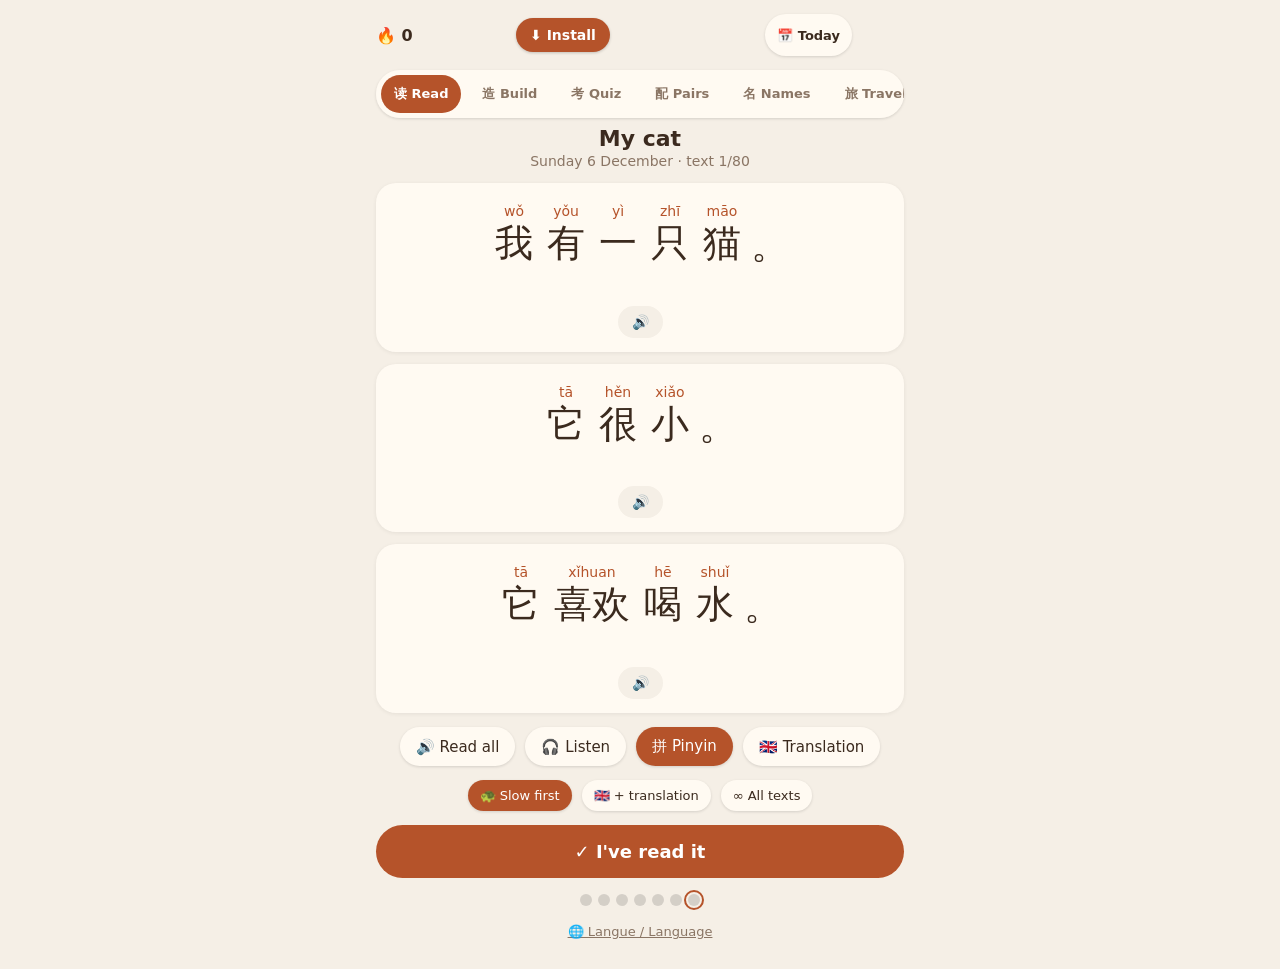
==== commit 506eab0b: "Add files via upload" ====
--- a/app-en.html
+++ b/app-en.html
@@ -4,1196 +4,15 @@
 <meta charset="utf-8">
 <meta name="viewport" content="width=device-width,initial-scale=1,viewport-fit=cover">
 <meta name="theme-color" content="#f5efe6">
-<meta name="apple-mobile-web-app-capable" content="yes"><meta name="mobile-web-app-capable" content="yes"><meta name="apple-mobile-web-app-status-bar-style" content="default"><link rel="manifest" href="manifest-en.json">
+<meta name="apple-mobile-web-app-capable" content="yes"><meta name="mobile-web-app-capable" content="yes"><meta name="apple-mobile-web-app-status-bar-style" content="default">
+<link rel="manifest" href="manifest-en.json">
 <link rel="icon" href="icon-192.png">
 <link rel="apple-touch-icon" href="icon-192.png">
 <title>Daily Reading 读</title>
-<style>
-:root{--bg:#f5efe6;--ink:#3b2a1e;--soft:#8a7564;--card:#fffaf2;--acc:#b5532a;--ok:#4f7a4a}
-*{box-sizing:border-box;-webkit-tap-highlight-color:transparent}
-body{margin:0;background:var(--bg);color:var(--ink);font-family:system-ui,-apple-system,"PingFang SC","Noto Sans SC",sans-serif;min-height:100vh;padding:env(safe-area-inset-top) 16px calc(24px + env(safe-area-inset-bottom));max-width:560px;margin:auto}
-header{display:flex;justify-content:space-between;align-items:center;padding:14px 0}
-.streak{font-weight:700}
-.inst,.posb{white-space:nowrap}.nav{gap:6px}.posb{background:var(--card);border-radius:21px;height:42px;padding:0 12px;font-size:13px;color:var(--ink);box-shadow:0 1px 3px #0002;font-weight:600}
-#cal{position:fixed;inset:0;background:#0006;z-index:50;display:flex;align-items:flex-end;justify-content:center}
-#cal.hid{display:none}
-.csheet{background:var(--bg);width:100%;max-width:560px;max-height:85vh;border-radius:24px 24px 0 0;padding:14px 14px calc(16px + env(safe-area-inset-bottom));display:flex;flex-direction:column}
-.chead{display:flex;justify-content:space-between;align-items:center;margin-bottom:10px;font-weight:700}
-.chead button{background:var(--card);border-radius:18px;padding:8px 14px;box-shadow:0 1px 3px #0002}
-.cg{display:grid;grid-template-columns:repeat(5,minmax(0,1fr));gap:6px;overflow:auto}
-.cg button{background:var(--card);border-radius:12px;padding:6px 2px;box-shadow:0 1px 2px #0002;display:flex;flex-direction:column;align-items:center;gap:1px;min-height:54px}
-.cg b{font-size:16px}.cg small{font-size:10px;color:var(--soft);max-width:100%;overflow:hidden;white-space:nowrap;text-overflow:ellipsis;padding:0 3px}
-.cg button.rd{background:#dfeedb}.cg button.rd b::after{content:" ✓";color:var(--ok);font-size:12px}
-.cg button.td{outline:2px solid var(--acc)}.cg button.cu{background:var(--acc)}.cg button.cu b,.cg button.cu small{color:#fff}
-.cleg{font-size:12px;color:var(--soft);text-align:center;margin-top:8px}
-.nav{display:flex;align-items:center;gap:10px;color:var(--soft);font-size:15px}
-button{font:inherit;border:0;cursor:pointer;color:var(--ink)}
-.ic{background:var(--card);border-radius:50%;width:42px;height:42px;font-size:18px;box-shadow:0 1px 3px #0002}
-h1{font-size:22px;margin:4px 0 2px;text-align:center}
-.date{text-align:center;color:var(--soft);font-size:14px;margin-bottom:14px}
-.sent{background:var(--card);border-radius:20px;padding:18px 12px 14px;margin-bottom:12px;box-shadow:0 1px 4px #0001}
-.line{display:flex;flex-wrap:wrap;justify-content:center;gap:4px 2px}
-.w{display:flex;flex-direction:column;align-items:center;padding:2px 6px;border-radius:10px;cursor:pointer}
-.w:active,.w.on{background:#b5532a22}
-.py{font-size:14px;color:var(--acc);height:19px}
-.hide-py .py{visibility:hidden}
-.hz{font-size:38px;line-height:1.15}
-.p{font-size:38px;line-height:1.15;align-self:flex-end;padding:0 2px}
-.fr{text-align:center;color:var(--soft);margin-top:10px;font-size:15px;min-height:20px}
-.row{display:flex;justify-content:center;gap:10px;margin-top:8px}
-.sm{background:var(--bg);border-radius:20px;padding:8px 14px;font-size:14px}
-.tip{position:sticky;bottom:12px;background:var(--ink);color:#fff;border-radius:16px;padding:12px 16px;text-align:center;margin-top:10px;display:none}
-.tip b{font-size:26px;display:block}
-.tools{display:flex;gap:10px;justify-content:center;margin:14px 0}
-.tools button{background:var(--card);padding:10px 16px;border-radius:24px;box-shadow:0 1px 3px #0002;font-size:15px}
-.tools button.act{background:var(--acc);color:#fff}
-.done{display:block;width:100%;background:var(--acc);color:#fff;padding:16px;border-radius:28px;font-size:18px;font-weight:700;margin-top:6px}
-.done.ok{background:var(--ok)}
-.dots{display:flex;justify-content:center;gap:6px;margin-top:16px}
-.dots i{width:12px;height:12px;border-radius:50%;background:#0002}
-.dots i.on{background:var(--ok)}
-.dots i.today{outline:2px solid var(--acc);outline-offset:2px}
-
-.tabs{display:flex;gap:8px;background:var(--card);padding:5px;border-radius:26px;box-shadow:0 1px 3px #0002;margin-bottom:8px}
-.tabs button{flex:1;padding:10px;border-radius:22px;background:transparent;font-weight:700;font-size:15px;color:var(--soft)}
-.tabs button.on{background:var(--acc);color:#fff}
-.hid{display:none!important}
-.big{background:var(--card);border-radius:22px;padding:22px 10px 16px;box-shadow:0 1px 4px #0001;text-align:center;margin:8px 0 12px}
-.big .line{gap:2px 0}
-.big .hz{font-size:46px}.big .py{font-size:15px}
-.big .tr{color:var(--soft);font-size:16px;margin-top:10px;min-height:22px}
-.grp{margin:12px 0 4px;font-size:13px;color:var(--soft);display:flex;gap:6px;align-items:baseline}
-.grp b{font-size:15px}
-.chips{display:flex;flex-wrap:wrap;gap:8px}
-.chip{background:var(--card);border-radius:16px;padding:8px 12px;box-shadow:0 1px 3px #0002;text-align:center;min-width:64px}
-.chip .c1{font-size:26px;line-height:1.1}.chip .c2{font-size:12px;color:var(--soft)}
-.chip.on{outline:3px solid var(--acc)}
-.cs .chip.on{background:#b5532a18}.cv .chip.on{outline-color:var(--ok)}.co .chip.on{outline-color:#2f6f9f}
-.brow{display:flex;gap:10px;margin-top:16px}
-.brow button{flex:1;padding:14px;border-radius:26px;font-size:16px;font-weight:700;background:var(--acc);color:#fff}
-.brow button.alt{background:var(--card);color:var(--ink);box-shadow:0 1px 3px #0002}
-
-.ans{min-height:84px;border:2px dashed #0003;border-radius:18px;padding:8px;display:flex;flex-wrap:wrap;gap:8px;justify-content:center;align-items:center;margin:10px 0}
-.ans:empty::after{content:"…";color:var(--soft);font-size:28px}
-.qmsg{text-align:center;min-height:52px;margin:12px 0 0;font-size:17px;color:var(--ink)}
-.qmsg.ok{color:var(--ok);font-weight:700;font-size:22px}
-.qsc{text-align:center;color:var(--soft);margin-top:14px;font-size:15px}
-.tabs button.tg.on{background:var(--ok)}
-.hid2{display:none}
-.cl .hz{color:var(--acc);font-weight:700}.t4 button{font-size:13px;padding:10px 4px}.emo{font-size:26px;text-align:center;letter-spacing:2px;line-height:1.5;margin-top:8px;word-break:break-all}.hint{text-align:center;color:var(--soft);font-size:14px;margin:4px 0 8px}.tools{flex-wrap:wrap}.tools button.act{background:var(--acc);color:#fff}.lo button{font-size:13px!important;padding:8px 12px!important}.inst{background:var(--acc);color:#fff;border-radius:22px;padding:9px 14px;font-size:14px;font-weight:700;box-shadow:0 1px 3px #0003}
-.ov{position:fixed;inset:0;background:#0006;display:flex;align-items:flex-end;justify-content:center;z-index:9}
-.ov>div{background:var(--card);border-radius:24px 24px 0 0;padding:22px 20px calc(24px + env(safe-area-inset-bottom));max-width:560px;width:100%;text-align:center;font-size:18px;line-height:1.9}
-.ov b{font-size:22px;display:block;margin-bottom:6px}.ov button{margin-top:12px;background:var(--acc);color:#fff;border-radius:24px;padding:12px 32px;font-size:16px;font-weight:700}
-.nsub{display:flex;gap:6px;margin:6px 0 10px}.nsub button{flex:1;padding:10px 4px;border-radius:18px;background:var(--card);font-size:14px;font-weight:700;box-shadow:0 1px 3px #0002;color:var(--soft)}.nsub button.on{background:var(--acc);color:#fff}
-.ncard{display:flex;align-items:center;gap:12px;background:var(--card);border-radius:18px;padding:10px 14px;margin-bottom:8px;box-shadow:0 1px 3px #0001;width:100%;text-align:left}
-.ncard .nm{font-size:32px}.ncard .nh{font-size:28px;line-height:1.15}.ncard .np{font-size:14px;color:var(--acc)}.ncard .nr{margin-left:auto;text-align:right}.ncard .nf{font-size:13px;color:var(--soft)}.ncard.on{outline:3px solid var(--acc)}
-.tgs{display:flex;flex-wrap:wrap;gap:6px;margin:6px 0 10px}.tgs button{padding:8px 12px;border-radius:18px;background:var(--card);font-size:14px;font-weight:700;box-shadow:0 1px 3px #0002;color:var(--soft)}.tgs button.on{background:var(--acc);color:#fff}
-.tcard{display:flex;gap:8px;align-items:center;background:var(--card);border-radius:18px;padding:12px 14px;margin-bottom:8px;box-shadow:0 1px 3px #0001}
-.tcard .tt{flex:1;cursor:pointer}.tcard .th{font-size:24px;line-height:1.3}.tcard .tp{font-size:14px;color:var(--acc)}.tcard .tf{font-size:14px;color:var(--soft)}
-.tcard .tb{display:flex;flex-direction:column;gap:6px}.tcard .tb button{background:var(--bg);border-radius:14px;padding:8px 10px;font-size:16px}
-.bigshow{position:fixed;inset:0;background:#fff;color:#111;z-index:20;display:flex;flex-direction:column;align-items:center;justify-content:center;padding:24px;text-align:center}
-.bigshow .bh{font-size:min(15vw,80px);line-height:1.35;font-weight:600}.bigshow .bf{margin-top:24px;font-size:15px;color:#666}.bigshow .sp{margin-top:20px;font-size:24px;background:#eee;border-radius:30px;padding:12px 28px;color:#111}
-.gopt{display:block;width:100%;background:var(--card);border-radius:18px;padding:14px;margin-bottom:8px;font-size:17px;box-shadow:0 1px 3px #0002;text-align:left}.gopt.dim{opacity:.35}.gopt.good{outline:3px solid var(--ok)}
-#mainTabs{overflow-x:auto;scrollbar-width:none}#mainTabs::-webkit-scrollbar{display:none}#mainTabs button{flex:0 0 auto;padding:10px 13px;white-space:nowrap}
-.big .p{font-size:46px}.big .line.s5 .hz,.big .line.s5 .p{font-size:30px}.big .line.s5 .w{padding:2px 3px}.big .line.s5 .py{font-size:13px}.dbar{display:flex;justify-content:space-between;align-items:center;gap:8px;margin:4px 0 8px}.dbar button{background:var(--card);border-radius:18px;padding:8px 12px;font-size:14px;box-shadow:0 1px 3px #0002}.dbar button.act{background:var(--acc);color:#fff}.dbar .nf{font-size:14px;color:var(--soft);text-align:center;flex:1}
-.dnpc{background:var(--card);border-radius:20px;padding:16px;margin:6px 0 12px;box-shadow:0 1px 4px #0001;display:flex;gap:10px;align-items:flex-start}.dnpc .dav{font-size:32px}.dnpc .dh{font-size:26px;line-height:1.3}.dnpc .dp{font-size:14px;color:var(--acc)}.dnpc .df{font-size:14px;color:var(--soft);margin-top:4px}.dnpc.dsit{font-style:italic;color:var(--soft);font-size:17px}
-.gopt .oh{font-size:20px}.gopt .op{font-size:13px;color:var(--acc)}.gopt .of{font-size:13px;color:var(--soft)}.gopt.good{outline:3px solid var(--ok)}
-.tncard{display:flex;gap:12px;align-items:center;background:var(--card);border-radius:18px;padding:10px 14px;margin-bottom:8px;box-shadow:0 1px 3px #0001;cursor:pointer;color:var(--ink)}.tncard svg{flex:none;color:var(--ink)}.tncard .a{font-size:26px;line-height:1.2}.tncard .b{font-size:14px;color:var(--acc)}.tncard .c{font-size:14px;color:var(--soft)}
-.tonegrid{display:grid;grid-template-columns:repeat(4,1fr);gap:8px;margin-bottom:8px}.tbtn{display:flex!important;flex-direction:column;align-items:center;gap:2px;padding:10px 4px!important;margin:0!important;text-align:center!important;color:var(--ink)}.tbtn span{font-size:14px;color:var(--soft)}.tbtn svg{color:var(--ink)}
-.mrow{display:flex;gap:8px;align-items:stretch;margin-bottom:8px}.mrow .gopt{flex:1;margin:0}.mrow .sm{padding:0 16px;font-size:18px}
-.sndc{background:var(--card);border-radius:18px;padding:12px 14px;margin-bottom:8px;box-shadow:0 1px 3px #0001}.sndc .t{display:flex;gap:12px;align-items:center;margin-bottom:8px}.sndc .l{font-size:30px;font-weight:700;color:var(--acc);min-width:52px}.sndc .d{font-size:14px;color:var(--soft)}
-.coach{background:var(--card);border-radius:22px;padding:18px 14px;margin:6px 0 12px;text-align:center;box-shadow:0 1px 4px #0001}.coach .ce{font-size:60px;line-height:1.1}.coach .sw{width:70px;height:70px;margin:0 auto 6px}.coach .cz{font-size:30px;line-height:1.35;margin-top:6px}.coach .cp{font-size:15px;color:var(--acc);min-height:20px}.coach .cf{font-size:16px;color:var(--soft);min-height:22px;margin-top:4px}
-.sw{display:block;width:34px;height:34px;border-radius:50%;border:2px solid #0003}
-.cgrid{display:grid;grid-template-columns:repeat(3,1fr);gap:8px;margin-bottom:8px}.cbtn{display:flex!important;flex-direction:column;align-items:center;gap:2px;margin:0!important;padding:10px 4px!important;text-align:center!important}.cbtn .oh{font-size:18px!important}
-.tpbarw{height:8px;background:#0002;border-radius:4px;overflow:hidden;margin:8px 0}.tpbarw div{height:100%;width:100%;background:var(--acc)}
-</style>
+<link rel="stylesheet" href="style.css">
 </head>
 <body>
-<header>
-  <div class="streak" id="streak">🔥 0</div>
-  <button class="inst hid" id="inst">⬇ Install</button>
-  <div class="nav"><button class="ic" id="prev">‹</button><button id="pos" class="posb"></button><button class="ic" id="next">›</button></div>
-</header>
-<div class="tabs t4" id="mainTabs"><button id="tabR" class="on">读 Read</button><button id="tabB">造 Build</button><button id="tabQ">考 Quiz</button><button id="tabP">配 Pairs</button><button id="tabN">名 Names</button><button id="tabT">旅 Travel</button><button id="tabS">声 Tones</button><button id="tabA">动 Actions</button></div>
-<div id="cal" class="hid"><div class="csheet"><div class="chead"><span>📅 Pick a text</span><button id="calx">✕</button></div><div class="cg" id="cg"></div><div class="cleg">✓ read · outline = today · tap to open</div></div></div>
-<div id="vRead">
-<h1 id="title"></h1>
-<div class="date" id="date"></div>
-<main id="text"></main>
-<div class="tip" id="tip"></div>
-<div class="tools">
-  <button id="all">🔊 Read all</button>
-  <button id="lis">🎧 Listen</button>
-  <button id="tpy" class="act">拼 Pinyin</button>
-  <button id="tfr">🇬🇧 Translation</button>
-</div>
-<div class="tools lo"><button id="lslow" class="act">🐢 Slow first</button><button id="lfr">🇬🇧 + translation</button><button id="lall">∞ All texts</button></div>
-<button class="done" id="done">✓ I've read it today</button>
-<div class="dots" id="dots"></div>
-</div>
-<div id="vBuild" class="hid">
-  <div class="big"><div class="line" id="bline"></div><div class="tr" id="btr"></div><div class="emo" id="bemo"></div></div>
-  <div class="tabs t4"><button id="mA" class="on">吃 Action</button><button id="mE">很 State</button><button id="mC">三 Count</button><button id="nG" class="tg">不 Not</button></div>
-  <div id="gS"><div class="grp"><b>我</b> Who?</div><div class="chips cs" id="cS"></div></div>
-  <div id="gV"><div class="grp"><b>吃</b> Action</div><div class="chips cv" id="cV"></div></div>
-  <div id="gO"><div class="grp"><b id="lOh">饭</b> <span id="lOt">What?</span></div><div class="chips co" id="cO"></div></div>
-  <div id="gN" class="hid"><div class="grp"><b>三</b> Units</div><div class="chips" id="cN"></div><div class="grp"><b>十</b> Tens</div><div class="chips" id="cT"></div></div>
-  <div class="brow"><button id="bsay">🔊 Listen</button><button class="alt" id="brnd">🎲 Random</button></div>
-</div>
-<div id="vQuiz" class="hid">
-  <div class="big"><div class="tr" id="qfr" style="font-size:22px;color:var(--ink);margin:0"></div></div>
-  <div class="ans" id="qans"></div>
-  <div class="chips" id="qpool" style="justify-content:center"></div>
-  <div class="qmsg" id="qmsg"></div>
-  <div class="brow"><button class="alt" id="qreset">↺ Restart</button><button id="qnext">Next ›</button></div>
-  <div class="qsc" id="qsc"></div>
-</div>
-<div id="vPair" class="hid">
-  <div class="hint">1 noun = 1 classifier: 苹果 → 个苹果</div>
-  <div class="big"><div class="emo" id="pemo" style="font-size:64px;margin:0"></div><div class="line" id="pline"></div><div class="tr" id="pfr"></div></div>
-  <div class="chips" id="popts" style="justify-content:center"></div>
-  <div class="qmsg" id="pmsg"></div>
-  <div class="brow"><button id="pnext">Next ›</button></div>
-  <div class="qsc" id="psc"></div>
-</div>
-<div id="vNames" class="hid">
-  <div class="hint">Tap a card to hear it</div>
-  <div class="nsub"><button id="nsv" class="on">🏙 Cities</button><button id="nse">🏢 Companies</button><button id="nsp">👤 People</button></div>
-  <div id="nlist"></div>
-</div>
-<div id="vTrip" class="hid">
-  <div class="hint">Tap a phrase to hear it · 📲 to show it to someone</div>
-  <div class="tgs" id="tgs"></div>
-  <div class="tools" style="margin:0 0 10px"><button id="tg">🎧 Listen &amp; guess</button><button id="td">💬 Dialogues</button></div>
-  <div id="tlist"></div>
-  <div id="tgame" class="hid">
-    <div class="big"><div style="font-size:54px">🎧</div><div class="tr">Listen, then pick the meaning</div>
-      <div class="row"><button class="sm" id="gplay">🔊</button><button class="sm" id="gslow">🐢</button></div></div>
-    <div id="gopts"></div>
-    <div class="qmsg" id="gmsg"></div>
-    <div class="brow"><button id="gnext">Next ›</button></div>
-    <div class="qsc" id="gsc"></div>
-  </div>
-  <div id="tdlg" class="hid"></div>
-</div>
-<div id="vTone" class="hid">
-  <div class="tgs" id="ttabs"></div>
-  <div id="tcont"></div>
-</div>
-<div id="vTpr" class="hid">
-  <div class="hint">Listen to the instruction in Chinese and do the action for real</div>
-  <div class="tgs" id="tptabs"></div>
-  <div id="tpcont"></div>
-</div>
-
-<script>
-// "hanzi|pinyin|English" separated by spaces; without "|" = punctuation
-const T=[
-{t:"My cat",s:[
-["我|wǒ|I 有|yǒu|to have 一|yì|a 只|zhī|(classifier: animals) 猫|māo|cat 。","I have a cat."],
-["它|tā|it (animal) 很|hěn|very 小|xiǎo|small 。","It is small."],
-["它|tā|it (animal) 喜欢|xǐhuan|to like 喝|hē|to drink 水|shuǐ|water 。","It likes to drink water."]]},
-{t:"The morning",s:[
-["早上|zǎoshang|morning 好|hǎo|good ！","Good morning!"],
-["我|wǒ|I 喝|hē|to drink 一|yì|a 杯|bēi|(classifier: glass) 水|shuǐ|water 。","I drink a glass of water."],
-["我|wǒ|I 吃|chī|to eat 一|yí|an 个|gè|(general classifier) 苹果|píngguǒ|apple 。","I eat an apple."]]},
-{t:"My books",s:[
-["我|wǒ|I 有|yǒu|to have 三|sān|three 本|běn|(classifier: books) 书|shū|book 。","I have three books."],
-["这|zhè|this 本|běn|(classifier: books) 书|shū|book 很|hěn|very 好|hǎo|good 。","This book is very good."],
-["我|wǒ|I 每天|měitiān|every day 看|kàn|to read 书|shū|book 。","I read every day."]]},
-{t:"My home",s:[
-["这|zhè|this 是|shì|to be 我|wǒ|my 的|de|(possessive) 家|jiā|home 。","This is my home."],
-["我|wǒ|my 家|jiā|family 有|yǒu|to have 四|sì|four 个|gè|(general classifier) 人|rén|person 。","There are four people in my family."],
-["我|wǒ|I 爱|ài|to love 我|wǒ|my 家|jiā|family 。","I love my family."]]},
-{t:"At school",s:[
-["我|wǒ|I 在|zài|to be at 学校|xuéxiào|school 。","I am at school."],
-["我|wǒ|I 有|yǒu|to have 两|liǎng|two 支|zhī|(classifier: pens) 笔|bǐ|pen 。","I have two pens."],
-["我|wǒ|I 有|yǒu|to have 一|yì|a 张|zhāng|(classifier: sheets) 纸|zhǐ|paper 。","I have a sheet of paper."]]},
-{t:"Today",s:[
-["今天|jīntiān|today 天气|tiānqì|weather 很|hěn|very 好|hǎo|good 。","The weather is very nice today."],
-["我|wǒ|I 去|qù|to go 学校|xuéxiào|school 。","I go to school."],
-["你|nǐ|you 呢|ne|and (you) ？","And you?"]]},
-{t:"At the market",s:[
-["你好|nǐ hǎo|hello ！","Hello!"],
-["我|wǒ|I 要|yào|to want 五|wǔ|five 个|gè|(general classifier) 苹果|píngguǒ|apple 。","I would like five apples."],
-["很|hěn|very 好|hǎo|good ，谢谢|xièxie|thank you ！","Very good, thank you!"]]},
-{t:"My friend",s:[
-["他|tā|he 是|shì|to be 我|wǒ|my 的|de|(possessive) 朋友|péngyou|friend 。","He is my friend."],
-["他|tā|he 叫|jiào|to be called 小明|Xiǎo Míng|Xiao Ming 。","He is called Xiao Ming."],
-["我们|wǒmen|we 都|dōu|all 喜欢|xǐhuan|to like 猫|māo|cat 。","We all like cats."]]},
-{t:"The evening",s:[
-["晚上|wǎnshang|evening 我|wǒ|I 在|zài|to be at 家|jiā|home 。","In the evening, I am at home."],
-["我|wǒ|I 喝|hē|to drink 一|yì|a 杯|bēi|(classifier: cup) 茶|chá|tea 。","I drink a cup of tea."],
-["晚安|wǎn'ān|good night ！","Good night!"]]},
-{t:"Two cats",s:[
-["我|wǒ|my 家|jiā|home 有|yǒu|to have 一|yì|a 只|zhī|(classifier: animals) 大|dà|big 猫|māo|cat 和|hé|and 一|yì|a 只|zhī|(classifier: animals) 小|xiǎo|small 猫|māo|cat 。","At my home, there is a big cat and a small cat."],
-["大|dà|big 猫|māo|cat 喜欢|xǐhuan|to like 睡觉|shuìjiào|to sleep 。","The big cat likes to sleep."],
-["小|xiǎo|small 猫|māo|cat 喜欢|xǐhuan|to like 玩|wán|to play 。","The small cat likes to play."]]},
-{t:"Shopping",s:[["我|wǒ|I 去|qù|to go 市场|shìchǎng|market 。", "I go to the market."],
-["我|wǒ|I 要|yào|to want 三|sān|three 个|gè|(general classifier) 苹果|píngguǒ|apple 。", "I would like three apples."],
-["我|wǒ|I 也|yě|also 要|yào|to want 两|liǎng|two 条|tiáo|(classifier: fish) 鱼|yú|fish 。", "I would also like two fish."]]},
-{t:"What do you want?",s:[["你好|nǐ hǎo|hello ！ 你|nǐ|you 要|yào|to want 什么|shénme|what ？", "Hello! What would you like?"],
-["我|wǒ|I 要|yào|to want 一|yì|a 杯|bēi|(classifier: cup) 茶|chá|tea 和|hé|and 一|yì|a 杯|bēi|(classifier: glass) 牛奶|niúnǎi|milk 。", "I would like a tea and a milk."],
-["谢谢|xièxie|thank you ！ 再见|zàijiàn|goodbye ！", "Thank you! Goodbye!"]]},
-{t:"How much?",s:[["这|zhè|this 个|gè|(general classifier) 苹果|píngguǒ|apple 多少|duōshao|how much 钱|qián|money ？", "How much is this apple?"],
-["一|yí|one 个|gè|(general classifier) 五|wǔ|five 块|kuài|yuan 。", "Five yuan each."],
-["很|hěn|very 好|hǎo|good ， 我|wǒ|I 要|yào|to want 三|sān|three 个|gè|(general classifier) 。", "Great, I'll take three."]]},
-{t:"Flowers",s:[["我|wǒ|I 喜欢|xǐhuan|to like 花|huā|flower 。", "I like flowers."],
-["我|wǒ|I 要|yào|to want 五|wǔ|five 朵|duǒ|(classifier: flowers) 花|huā|flower 。", "I would like five flowers."],
-["花|huā|flower 很|hěn|very 好看|hǎokàn|pretty 。", "The flowers are very pretty."]]},
-{t:"My class",s:[["这|zhè|this 是|shì|to be 我|wǒ|my 的|de|(possessive) 班|bān|class 。", "This is my class."],
-["班|bān|class 里|lǐ|in 有|yǒu|there is 二十|èrshí|twenty 个|gè|(general classifier) 学生|xuésheng|student 。", "There are twenty students in the class."],
-["我们|wǒmen|we 有|yǒu|to have 一|yí|one 个|gè|(general classifier) 老师|lǎoshī|teacher 。", "We have one teacher."]]},
-{t:"On the table",s:[["桌子|zhuōzi|table 上|shàng|on 有|yǒu|there is 三|sān|three 本|běn|(classifier: books) 书|shū|book 。", "On the table, there are three books."],
-["还|hái|also 有|yǒu|there is 两|liǎng|two 支|zhī|(classifier: pens) 笔|bǐ|pen 和|hé|and 一|yì|a 张|zhāng|(classifier: sheets) 纸|zhǐ|paper 。", "There are also two pens and a sheet of paper."],
-["老师|lǎoshī|teacher 喜欢|xǐhuan|to like 看|kàn|to read 书|shū|book 。", "The teacher likes to read."]]},
-{t:"My classmates",s:[["我|wǒ|I 在|zài|to be at 学校|xuéxiào|school 。", "I am at school."],
-["我|wǒ|my 的|de|(possessive) 朋友|péngyou|friend 在|zài|to be in 我|wǒ|my 的|de|(possessive) 班|bān|class 里|lǐ|in 。", "My friend is in my class."],
-["我们|wǒmen|we 都|dōu|all 喜欢|xǐhuan|to like 老师|lǎoshī|teacher 。", "We all like the teacher."]]},
-{t:"My family",s:[["我|wǒ|my 家|jiā|family 有|yǒu|to have 五|wǔ|five 个|gè|(general classifier) 人|rén|person 。", "There are five people in my family."],
-["爸爸|bàba|dad 、 妈妈|māma|mum 、 哥哥|gēge|older brother 、 姐姐|jiějie|older sister 和|hé|and 我|wǒ|me 。", "Dad, mum, my older brother, my older sister and me."],
-["我|wǒ|I 爱|ài|to love 我|wǒ|my 的|de|(possessive) 家|jiā|family 。", "I love my family."]]},
-{t:"At the table",s:[["爸爸|bàba|dad 吃|chī|to eat 米饭|mǐfàn|rice 。", "Dad eats rice."],
-["妈妈|māma|mum 吃|chī|to eat 鱼|yú|fish 。", "Mum eats fish."],
-["我|wǒ|I 吃|chī|to eat 一|yí|an 个|gè|(general classifier) 蛋|dàn|egg 。", "I eat an egg."],
-["我们|wǒmen|we 都|dōu|all 喝|hē|to drink 水|shuǐ|water 。", "We all drink water."]]},
-{t:"My pets",s:[["我|wǒ|my 家|jiā|home 有|yǒu|to have 一|yì|a 只|zhī|(classifier: animals) 狗|gǒu|dog 和|hé|and 两|liǎng|two 只|zhī|(classifier: animals) 猫|māo|cat 。", "At my home, there is a dog and two cats."],
-["狗|gǒu|dog 很|hěn|very 大|dà|big ， 猫|māo|cat 很|hěn|very 小|xiǎo|small 。", "The dog is big, the cats are small."],
-["我们|wǒmen|we 都|dōu|all 喜欢|xǐhuan|to like 它们|tāmen|they (animals) 。", "We all like them."]]},
-{t:"My clothes",s:[["我|wǒ|I 有|yǒu|to have 三|sān|three 件|jiàn|(classifier: clothes) 衣服|yīfu|clothes 。", "I have three items of clothing."],
-["这|zhè|this 件|jiàn|(classifier: clothes) 衣服|yīfu|clothes 很|hěn|very 大|dà|big 。", "This item of clothing is very big."],
-["我|wǒ|I 不|bù|not 喜欢|xǐhuan|to like 大|dà|big 衣服|yīfu|clothes 。", "I don't like big clothes."]]},
-{t:"At home",s:[["家|jiā|home 里|lǐ|in 有|yǒu|there is 一|yì|a 张|zhāng|(classifier: tables) 桌子|zhuōzi|table 和|hé|and 四|sì|four 把|bǎ|(classifier: chairs) 椅子|yǐzi|chair 。", "At home, there is a table and four chairs."],
-["桌子|zhuōzi|table 上|shàng|on 有|yǒu|there is 一|yì|a 杯|bēi|(classifier: cup) 茶|chá|tea 。", "On the table, there is a cup of tea."],
-["我们|wǒmen|we 在|zài|at 家|jiā|home 吃饭|chīfàn|to eat 。", "We eat at home."]]},
-{t:"Dad's car",s:[["爸爸|bàba|dad 有|yǒu|to have 一|yí|a 辆|liàng|(classifier: vehicles) 汽车|qìchē|car 。", "Dad has a car."],
-["汽车|qìchē|car 很|hěn|very 大|dà|big 。", "The car is big."],
-["我们|wǒmen|we 都|dōu|all 喜欢|xǐhuan|to like 汽车|qìchē|car 。", "We all like the car."]]},
-{t:"Breakfast",s:[["早上|zǎoshang|morning ， 我|wǒ|I 吃|chī|to eat 面包|miànbāo|bread 和|hé|and 一|yí|an 个|gè|(general classifier) 蛋|dàn|egg 。", "In the morning, I eat bread and an egg."],
-["我|wǒ|I 喝|hē|to drink 一|yì|a 杯|bēi|(classifier: glass) 牛奶|niúnǎi|milk 。", "I drink a glass of milk."],
-["很|hěn|very 好吃|hǎochī|tasty ！", "It's very tasty!"]]},
-{t:"A red apple",s:[["我|wǒ|I 有|yǒu|to have 一|yí|a 个|gè|(general classifier) 红|hóng|red 苹果|píngguǒ|apple 。", "I have a red apple."],
-["红|hóng|red 苹果|píngguǒ|apple 很|hěn|very 好吃|hǎochī|tasty 。", "The red apple is very tasty."],
-["我|wǒ|I 喜欢|xǐhuan|to like 吃|chī|to eat 苹果|píngguǒ|apple 。", "I like eating apples."]]},
-{t:"Bananas",s:[["这|zhè|this 是|shì|to be 香蕉|xiāngjiāo|banana 。", "These are bananas."],
-["香蕉|xiāngjiāo|banana 是|shì|to be 黄色|huángsè|yellow 的|de|(particle) 。", "Bananas are yellow."],
-["我|wǒ|I 要|yào|to want 三|sān|three 根|gēn|(classifier: long objects) 香蕉|xiāngjiāo|banana 。", "I would like three bananas."]]},
-{t:"The soup",s:[["晚上|wǎnshang|evening ， 我们|wǒmen|we 吃|chī|to eat 面条|miàntiáo|noodles 。", "In the evening, we eat noodles."],
-["我|wǒ|I 喝|hē|to drink 一|yì|a 碗|wǎn|(classifier: bowl) 汤|tāng|soup 。", "I have a bowl of soup."],
-["汤|tāng|soup 很|hěn|very 好喝|hǎohē|tasty (drink) 。", "The soup is very tasty."]]},
-{t:"I'm hungry",s:[["我|wǒ|I 很|hěn|very 饿|è|hungry 。", "I am very hungry."],
-["我|wǒ|I 要|yào|to want 吃|chī|to eat 米饭|mǐfàn|rice 和|hé|and 鱼|yú|fish 。", "I want to eat rice and fish."],
-["我|wǒ|I 不|bú|not 要|yào|to want 茶|chá|tea ， 我|wǒ|I 要|yào|to want 水|shuǐ|water 。", "I don't want tea, I want water."]]},
-{t:"At the restaurant",s:[["你好|nǐ hǎo|hello ！ 我|wǒ|I 要|yào|to want 一|yì|a 碗|wǎn|(classifier: bowl) 面条|miàntiáo|noodles 。", "Hello! I would like a bowl of noodles."],
-["你|nǐ|you 要|yào|to want 喝|hē|to drink 什么|shénme|what ？", "What would you like to drink?"],
-["我|wǒ|I 要|yào|to want 一|yì|a 杯|bēi|(classifier: cup) 茶|chá|tea ， 谢谢|xièxie|thank you 。", "I would like a tea, thank you."]]},
-{t:"Colours",s:[["苹果|píngguǒ|apple 是|shì|to be 红色|hóngsè|red 的|de|(particle) 。", "The apple is red."],
-["天|tiān|sky 是|shì|to be 蓝色|lánsè|blue 的|de|(particle) 。", "The sky is blue."],
-["猫|māo|cat 是|shì|to be 白色|báisè|white 的|de|(particle) 。", "The cat is white."]]},
-{t:"My white cat",s:[["我|wǒ|my 的|de|(possessive) 猫|māo|cat 是|shì|to be 白色|báisè|white 的|de|(particle) 。", "My cat is white."],
-["它|tā|it (animal) 很|hěn|very 小|xiǎo|small 。", "It is very small."],
-["它|tā|it (animal) 喜欢|xǐhuan|to like 喝|hē|to drink 牛奶|niúnǎi|milk 。", "It likes to drink milk."]]},
-{t:"My black dog",s:[["我|wǒ|my 的|de|(possessive) 狗|gǒu|dog 是|shì|to be 黑色|hēisè|black 的|de|(particle) 。", "My dog is black."],
-["它|tā|it (animal) 很|hěn|very 大|dà|big 。", "It is very big."],
-["它|tā|it (animal) 喜欢|xǐhuan|to like 吃|chī|to eat 鱼|yú|fish 。", "It likes to eat fish."]]},
-{t:"My pens",s:[["我|wǒ|I 有|yǒu|to have 三|sān|three 支|zhī|(classifier: pens) 笔|bǐ|pen 。", "I have three pens."],
-["一|yì|one 支|zhī|(classifier: pens) 是|shì|to be 红色|hóngsè|red 的|de|(particle) ， 两|liǎng|two 支|zhī|(classifier: pens) 是|shì|to be 蓝色|lánsè|blue 的|de|(particle) 。", "One is red, two are blue."],
-["我|wǒ|I 喜欢|xǐhuan|to like 蓝色|lánsè|blue 。", "I like blue."]]},
-{t:"Colourful flowers",s:[["我|wǒ|I 有|yǒu|to have 五|wǔ|five 朵|duǒ|(classifier: flowers) 花|huā|flower 。", "I have five flowers."],
-["三|sān|three 朵|duǒ|(classifier: flowers) 是|shì|to be 红色|hóngsè|red 的|de|(particle) ， 两|liǎng|two 朵|duǒ|(classifier: flowers) 是|shì|to be 黄色|huángsè|yellow 的|de|(particle) 。", "Three are red, two are yellow."],
-["花|huā|flower 很|hěn|very 好看|hǎokàn|pretty 。", "The flowers are very pretty."]]},
-{t:"It's hot",s:[["今天|jīntiān|today 很|hěn|very 热|rè|hot 。", "Today it's very hot."],
-["我|wǒ|I 喝|hē|to drink 一|yì|one 杯|bēi|(classifier: glasses) 水|shuǐ|water 。", "I drink a glass of water."],
-["我|wǒ|I 不|bù|not 喜欢|xǐhuan|to like 热|rè|hot 。", "I don't like the heat."]]},
-{t:"It's cold",s:[["今天|jīntiān|today 很|hěn|very 冷|lěng|cold 。", "Today it's very cold."],
-["我|wǒ|I 有|yǒu|to have 一|yí|one 件|jiàn|(classifier: clothes) 大|dà|big 衣服|yīfu|clothes 。", "I have a big coat."],
-["我|wǒ|I 喝|hē|to drink 一|yì|one 杯|bēi|(classifier: cups) 热|rè|hot 茶|chá|tea 。", "I drink a cup of hot tea."]]},
-{t:"It's raining",s:[["今天|jīntiān|today 下雨|xiàyǔ|to rain 。", "Today it's raining."],
-["我|wǒ|I 在|zài|to be at 家|jiā|home 。", "I'm at home."],
-["我|wǒ|I 喝|hē|to drink 茶|chá|tea ， 看|kàn|to read 书|shū|book 。", "I drink tea and read."]]},
-{t:"Lovely weather",s:[["今天|jīntiān|today 天气|tiānqì|weather 很|hěn|very 好|hǎo|good 。", "Today the weather is very nice."],
-["今天|jīntiān|today 有|yǒu|there is 太阳|tàiyáng|sun 。", "Today it's sunny."],
-["我|wǒ|I 和|hé|and 朋友|péngyou|friend 去|qù|to go 市场|shìchǎng|market 。", "My friend and I are going to the market."]]},
-{t:"What's the weather like?",s:[["今天|jīntiān|today 天气|tiānqì|weather 好|hǎo|good 吗|ma|(question) ？", "Is the weather nice today?"],
-["很|hěn|very 好|hǎo|good ！", "Very nice!"],
-["不|bù|not 冷|lěng|cold ， 也|yě|also 不|bú|not 热|rè|hot 。", "It's neither cold nor hot."]]},
-{t:"My day",s:[["早上|zǎoshang|morning ， 我|wǒ|I 吃|chī|to eat 面包|miànbāo|bread 。", "In the morning, I eat bread."],
-["下午|xiàwǔ|afternoon ， 我|wǒ|I 在|zài|to be at 学校|xuéxiào|school 。", "In the afternoon, I'm at school."],
-["晚上|wǎnshang|evening ， 我|wǒ|I 在|zài|to be at 家|jiā|home 看|kàn|to read 书|shū|book 。", "In the evening, I read at home."]]},
-{t:"Beijing · 北京",s:[["北京|Běijīng|Beijing 是|shì|to be 中国|Zhōngguó|China 的|de|(particle) 首都|shǒudū|capital 。", "Beijing is the capital of China."],
-["北京|Běijīng|Beijing 有|yǒu|there is 故宫|Gùgōng|Forbidden City 和|hé|and 长城|Chángchéng|Great Wall 。", "In Beijing, there are the Forbidden City and the Great Wall."],
-["我|wǒ|I 想|xiǎng|to want to 去|qù|to go 北京|Běijīng|Beijing 。", "I'd like to go to Beijing."]]},
-{t:"Shanghai · 上海",s:[["上海|Shànghǎi|Shanghai 很|hěn|very 大|dà|big ， 人|rén|people 很|hěn|very 多|duō|many 。", "Shanghai is big and has lots of people."],
-["上海|Shànghǎi|Shanghai 有|yǒu|there is 很多|hěn duō|many 高楼|gāolóu|skyscraper 。", "In Shanghai, there are many skyscrapers."],
-["外滩|Wàitān|the Bund 很|hěn|very 好看|hǎokàn|pretty 。", "The Bund is very pretty."]]},
-{t:"Chengdu · 成都",s:[["成都|Chéngdū|Chengdu 有|yǒu|there is 大熊猫|dàxióngmāo|giant panda 。", "In Chengdu, there are giant pandas."],
-["大熊猫|dàxióngmāo|giant panda 喜欢|xǐhuan|to like 吃|chī|to eat 竹子|zhúzi|bamboo 。", "Giant pandas like eating bamboo."],
-["成都|Chéngdū|Chengdu 的|de|(particle) 菜|cài|food 很|hěn|very 辣|là|spicy 。", "Chengdu food is very spicy."]]},
-{t:"Xi'an · 西安",s:[["西安|Xī'ān|Xi'an 有|yǒu|there is 兵马俑|bīngmǎyǒng|Terracotta Army 。", "In Xi'an, there is the Terracotta Army."],
-["兵马俑|bīngmǎyǒng|Terracotta Army 很|hěn|very 有名|yǒumíng|famous 。", "The Terracotta Army is very famous."],
-["很多|hěn duō|many 人|rén|people 去|qù|to go 西安|Xī'ān|Xi'an 。", "Many people go to Xi'an."]]},
-{t:"Hangzhou · 杭州",s:[["杭州|Hángzhōu|Hangzhou 有|yǒu|there is 西湖|Xīhú|West Lake 。", "In Hangzhou, there is West Lake."],
-["西湖|Xīhú|West Lake 很|hěn|very 好看|hǎokàn|pretty 。", "West Lake is very pretty."],
-["阿里巴巴|Ālǐbābā|Alibaba 在|zài|to be at 杭州|Hángzhōu|Hangzhou 。", "Alibaba is in Hangzhou."]]},
-{t:"Shenzhen · 深圳",s:[["深圳|Shēnzhèn|Shenzhen 是|shì|to be 一|yí|one 个|gè|(general classifier) 大|dà|big 城市|chéngshì|city 。", "Shenzhen is a big city."],
-["华为|Huáwéi|Huawei 和|hé|and 腾讯|Téngxùn|Tencent 在|zài|to be at 深圳|Shēnzhèn|Shenzhen 。", "Huawei and Tencent are in Shenzhen."],
-["深圳|Shēnzhèn|Shenzhen 的|de|(particle) 公司|gōngsī|company 很|hěn|very 多|duō|many 。", "There are many companies in Shenzhen."]]},
-{t:"Guangzhou · 广州",s:[["广州|Guǎngzhōu|Guangzhou 的|de|(particle) 菜|cài|food 很|hěn|very 好吃|hǎochī|delicious 。", "Guangzhou food is delicious."],
-["早上|zǎoshang|morning ， 我|wǒ|I 喝|hē|to drink 茶|chá|tea ， 吃|chī|to eat 点心|diǎnxin|dim sum 。", "In the morning, I drink tea and eat dim sum."],
-["我|wǒ|I 喜欢|xǐhuan|to like 广州|Guǎngzhōu|Guangzhou 。", "I like Guangzhou."]]},
-{t:"Harbin · 哈尔滨",s:[["哈尔滨|Hā'ěrbīn|Harbin 的|de|(particle) 冬天|dōngtiān|winter 很|hěn|very 冷|lěng|cold 。", "Winter in Harbin is very cold."],
-["那里|nàlǐ|there 有|yǒu|there is 很多|hěn duō|a lot of 冰|bīng|ice 和|hé|and 雪|xuě|snow 。", "There's a lot of ice and snow there."],
-["我|wǒ|I 想|xiǎng|to want to 看|kàn|to look at 冰灯|bīngdēng|ice lanterns 。", "I'd like to see the ice lanterns."]]},
-{t:"Chongqing · 重庆",s:[["重庆|Chóngqìng|Chongqing 有|yǒu|there is 很多|hěn duō|many 山|shān|mountain 。", "In Chongqing, there are many mountains."],
-["重庆|Chóngqìng|Chongqing 的|de|(particle) 火锅|huǒguō|hot pot 很|hěn|very 辣|là|spicy 。", "Chongqing hot pot is very spicy."],
-["我|wǒ|I 不|bù|not 喜欢|xǐhuan|to like 辣|là|spicy 。", "I don't like spicy food."]]},
-{t:"Guilin · 桂林",s:[["桂林|Guìlín|Guilin 的|de|(particle) 山水|shānshuǐ|scenery 很|hěn|very 好看|hǎokàn|pretty 。", "The scenery in Guilin is very beautiful."],
-["山|shān|mountain 很|hěn|very 高|gāo|tall 。", "The mountains are tall."],
-["我|wǒ|I 想|xiǎng|to want to 去|qù|to go 桂林|Guìlín|Guilin 看|kàn|to look at 山|shān|mountain 。", "I'd like to go to Guilin to see the mountains."]]},
-{t:"Huawei · 华为",s:[["华为|Huáwéi|Huawei 是|shì|to be 一|yì|one 家|jiā|(classifier: companies) 公司|gōngsī|company 。", "Huawei is a company."],
-["华为|Huáwéi|Huawei 做|zuò|to make 手机|shǒujī|phone 。", "Huawei makes phones."],
-["我|wǒ|I 的|de|(particle) 朋友|péngyou|friend 有|yǒu|to have 一|yí|one 部|bù|(classifier: phones, films) 手机|shǒujī|phone 。", "My friend has a phone."]]},
-{t:"WeChat · 微信",s:[["微信|Wēixìn|WeChat 是|shì|to be 一|yí|one 个|gè|(general classifier) 软件|ruǎnjiàn|app 。", "WeChat is an app."],
-["腾讯|Téngxùn|Tencent 有|yǒu|to have 微信|Wēixìn|WeChat 。", "Tencent has WeChat."],
-["在|zài|in 中国|Zhōngguó|China ， 很多|hěn duō|many 人|rén|people 用|yòng|to use 微信|Wēixìn|WeChat 。", "In China, many people use WeChat."]]},
-{t:"Alibaba · 阿里巴巴",s:[["阿里巴巴|Ālǐbābā|Alibaba 是|shì|to be 一|yì|one 家|jiā|(classifier: companies) 大|dà|big 公司|gōngsī|company 。", "Alibaba is a big company."],
-["淘宝|Táobǎo|Taobao 是|shì|to be 阿里巴巴|Ālǐbābā|Alibaba 的|de|(particle) 网站|wǎngzhàn|website 。", "Taobao is an Alibaba website."],
-["我|wǒ|I 在|zài|at 网上|wǎngshàng|online 买|mǎi|to buy 东西|dōngxi|things 。", "I buy things online."]]},
-{t:"Baidu · 百度",s:[["百度|Bǎidù|Baidu 是|shì|to be 一|yì|one 家|jiā|(classifier: companies) 中国|Zhōngguó|China 公司|gōngsī|company 。", "Baidu is a Chinese company."],
-["你|nǐ|you 可以|kěyǐ|can 用|yòng|to use 百度|Bǎidù|Baidu 搜索|sōusuǒ|to search 。", "You can search with Baidu."],
-["百度|Bǎidù|Baidu 在|zài|to be at 北京|Běijīng|Beijing 。", "Baidu is in Beijing."]]},
-{t:"Xiaomi · 小米",s:[["小米|Xiǎomǐ|Xiaomi 是|shì|to be 一|yì|one 家|jiā|(classifier: companies) 公司|gōngsī|company 。", "Xiaomi is a company."],
-["小米|Xiǎomǐ|Xiaomi 做|zuò|to make 手机|shǒujī|phone 。", "Xiaomi makes phones."],
-["你|nǐ|you 有|yǒu|to have 手机|shǒujī|phone 吗|ma|(question) ？", "Do you have a phone?"]]},
-{t:"BYD · 比亚迪",s:[["比亚迪|Bǐyàdí|BYD 做|zuò|to make 汽车|qìchē|car 。", "BYD makes cars."],
-["它|tā|it (company) 也|yě|also 做|zuò|to make 电动|diàndòng|electric 汽车|qìchē|car 。", "It also makes electric cars."],
-["比亚迪|Bǐyàdí|BYD 在|zài|to be at 深圳|Shēnzhèn|Shenzhen 。", "BYD is in Shenzhen."]]},
-{t:"Meituan · 美团",s:[["美团|Měituán|Meituan 是|shì|to be 一|yí|one 个|gè|(general classifier) 软件|ruǎnjiàn|app 。", "Meituan is an app."],
-["你|nǐ|you 可以|kěyǐ|can 点|diǎn|to order 外卖|wàimài|takeaway 。", "You can order takeaway."],
-["外卖|wàimài|takeaway 来|lái|to come 了|le|(completed) ！", "The takeaway has arrived!"]]},
-{t:"Didi · 滴滴",s:[["滴滴|Dīdī|Didi 是|shì|to be 一|yí|one 个|gè|(general classifier) 软件|ruǎnjiàn|app 。", "Didi is an app."],
-["你|nǐ|you 可以|kěyǐ|can 打车|dǎchē|to take a taxi 。", "You can take a taxi."],
-["我|wǒ|I 坐|zuò|to take (transport) 出租车|chūzūchē|taxi 去|qù|to go 学校|xuéxiào|school 。", "I take a taxi to school."]]},
-{t:"Confucius · 孔子",s:[["孔子|Kǒngzǐ|Confucius 是|shì|to be 一|yí|one 位|wèi|(classifier: people, polite) 老师|lǎoshī|teacher 。", "Confucius was a teacher."],
-["他|tā|he 有|yǒu|to have 很多|hěn duō|many 学生|xuésheng|student 。", "He had many students."],
-["他|tā|he 很|hěn|very 有名|yǒumíng|famous 。", "He is very famous."]]},
-{t:"Laozi · 老子",s:[["老子|Lǎozǐ|Laozi 写|xiě|to write 了|le|(completed) 一|yì|one 本|běn|(classifier: books) 书|shū|book 。", "Laozi wrote a book."],
-["那|nà|that 本|běn|(classifier: books) 书|shū|book 叫|jiào|to be called 道德经|Dàodéjīng|Tao Te Ching 。", "That book is called the Tao Te Ching."],
-["很多|hěn duō|many 人|rén|people 看|kàn|to read 这|zhè|this 本|běn|(classifier: books) 书|shū|book 。", "Many people read this book."]]},
-{t:"Li Bai · 李白",s:[["李白|Lǐ Bái|Li Bai 是|shì|to be 一|yí|one 位|wèi|(classifier: people, polite) 诗人|shīrén|poet 。", "Li Bai was a poet."],
-["他|tā|he 写|xiě|to write 了|le|(completed) 很多|hěn duō|many 诗|shī|poem 。", "He wrote many poems."],
-["很多|hěn duō|many 中国人|Zhōngguórén|Chinese people 喜欢|xǐhuan|to like 他|tā|he 的|de|(particle) 诗|shī|poem 。", "Many Chinese people like his poems."]]},
-{t:"Qin Shi Huang · 秦始皇",s:[["秦始皇|Qín Shǐhuáng|Qin Shi Huang 是|shì|to be 中国|Zhōngguó|China 的|de|(particle) 第一|dì yī|first 个|gè|(general classifier) 皇帝|huángdì|emperor 。", "Qin Shi Huang was the first emperor of China."],
-["他|tā|he 的|de|(particle) 兵马俑|bīngmǎyǒng|Terracotta Army 在|zài|to be at 西安|Xī'ān|Xi'an 。", "His Terracotta Army is in Xi'an."],
-["很多|hěn duō|many 人|rén|people 去|qù|to go 看|kàn|to look at 兵马俑|bīngmǎyǒng|Terracotta Army 。", "Many people go to see the Terracotta Army."]]},
-{t:"Zheng He · 郑和",s:[["郑和|Zhèng Hé|Zheng He 有|yǒu|to have 很多|hěn duō|many 大|dà|big 船|chuán|ship 。", "Zheng He had many big ships."],
-["他|tā|he 去|qù|to go 了|le|(completed) 很多|hěn duō|many 地方|dìfang|places 。", "He went to many places."],
-["他|tā|he 很|hěn|very 有名|yǒumíng|famous 。", "He is very famous."]]},
-{t:"Yao Ming · 姚明",s:[["姚明|Yáo Míng|Yao Ming 很|hěn|very 高|gāo|tall 。", "Yao Ming is very tall."],
-["他|tā|he 打|dǎ|to play 篮球|lánqiú|basketball 。", "He plays basketball."],
-["他|tā|he 在|zài|in 美国|Měiguó|USA 打|dǎ|to play 篮球|lánqiú|basketball 。", "He played basketball in the USA."]]},
-{t:"Jackie Chan · 成龙",s:[["成龙|Chéng Lóng|Jackie Chan 是|shì|to be 演员|yǎnyuán|actor 。", "Jackie Chan is an actor."],
-["他|tā|he 会|huì|can 功夫|gōngfu|kung fu 。", "He can do kung fu."],
-["他|tā|he 的|de|(particle) 电影|diànyǐng|film 很|hěn|very 有名|yǒumíng|famous 。", "His films are very famous."]]},
-{t:"Bruce Lee · 李小龙",s:[["李小龙|Lǐ Xiǎolóng|Bruce Lee 是|shì|to be 功夫|gōngfu|kung fu 演员|yǎnyuán|actor 。", "Bruce Lee was a kung fu actor."],
-["他|tā|he 的|de|(particle) 电影|diànyǐng|film 很|hěn|very 有名|yǒumíng|famous 。", "His films are very famous."],
-["很多|hěn duō|many 人|rén|people 喜欢|xǐhuan|to like 看|kàn|to watch 他|tā|he 的|de|(particle) 电影|diànyǐng|film 。", "Many people like watching his films."]]},
-{t:"Lang Lang · 郎朗",s:[["郎朗|Láng Lǎng|Lang Lang 是|shì|to be 一|yí|one 位|wèi|(classifier: people, polite) 钢琴家|gāngqínjiā|pianist 。", "Lang Lang is a pianist."],
-["他|tā|he 弹|tán|to play (piano) 钢琴|gāngqín|piano 。", "He plays the piano."],
-["我|wǒ|I 喜欢|xǐhuan|to like 听|tīng|to listen to 钢琴|gāngqín|piano 。", "I like listening to the piano."]]},
-{t:"Eileen Gu · 谷爱凌",s:[["谷爱凌|Gǔ Àilíng|Eileen Gu 是|shì|to be 运动员|yùndòngyuán|athlete 。", "Eileen Gu is an athlete."],
-["她|tā|she 喜欢|xǐhuan|to like 滑雪|huáxuě|to ski 。", "She likes skiing."],
-["她|tā|she 在|zài|in 北京|Běijīng|Beijing 得到|dédào|to win 了|le|(completed) 金牌|jīnpái|gold medal 。", "She won a gold medal in Beijing."]]},
-{t:"Tu Youyou · 屠呦呦",s:[["屠呦呦|Tū Yōuyōu|Tu Youyou 是|shì|to be 一|yí|one 位|wèi|(classifier: people, polite) 科学家|kēxuéjiā|scientist 。", "Tu Youyou is a scientist."],
-["她|tā|she 得到|dédào|to win 了|le|(completed) 诺贝尔奖|Nuòbèi'ěr jiǎng|Nobel Prize 。", "She won the Nobel Prize."],
-["她|tā|she 是|shì|to be 中国人|Zhōngguórén|Chinese person 。", "She is Chinese."]]},
-{t:"Jack Ma · 马云",s:[["马云|Mǎ Yún|Jack Ma 以前|yǐqián|formerly 是|shì|to be 英语|Yīngyǔ|English 老师|lǎoshī|teacher 。", "Jack Ma used to be an English teacher."],
-["后来|hòulái|later ， 他|tā|he 有|yǒu|to have 了|le|(completed) 一|yì|one 家|jiā|(classifier: companies) 公司|gōngsī|company 。", "Later, he had a company."],
-["那|nà|that 家|jiā|(classifier: companies) 公司|gōngsī|company 叫|jiào|to be called 阿里巴巴|Ālǐbābā|Alibaba 。", "That company is called Alibaba."]]},
-{t:"My body (1)",s:[["我|wǒ|I 有|yǒu|to have 一|yí|one 个|gè|(general classifier) 头|tóu|head 。", "I have a head."],
-["我|wǒ|I 有|yǒu|to have 两|liǎng|two 只|zhī|(classifier: animals, limbs) 眼睛|yǎnjing|eye 。", "I have two eyes."],
-["我|wǒ|I 有|yǒu|to have 一|yì|one 张|zhāng|(classifier: mouths, sheets) 嘴|zuǐ|mouth 。", "I have a mouth."]]},
-{t:"My body (2)",s:[["我|wǒ|I 有|yǒu|to have 两|liǎng|two 只|zhī|(classifier: animals, limbs) 手|shǒu|hand 。", "I have two hands."],
-["我|wǒ|I 有|yǒu|to have 两|liǎng|two 只|zhī|(classifier: animals, limbs) 脚|jiǎo|foot 。", "I have two feet."],
-["我|wǒ|I 有|yǒu|to have 两|liǎng|two 只|zhī|(classifier: animals, limbs) 耳朵|ěrduo|ear 。", "I have two ears."]]},
-{t:"Transport (1)",s:[["我|wǒ|I 坐|zuò|to take (transport) 地铁|dìtiě|metro 去|qù|to go 学校|xuéxiào|school 。", "I take the metro to school."],
-["我|wǒ|I 的|de|(particle) 朋友|péngyou|friend 坐|zuò|to take (transport) 公共汽车|gōnggòng qìchē|bus 。", "My friend takes the bus."],
-["我们|wǒmen|we 都|dōu|all 喜欢|xǐhuan|to like 坐|zuò|to take (transport) 火车|huǒchē|train 。", "We all like taking the train."]]},
-{t:"Transport (2)",s:[["他|tā|he 骑|qí|to ride 自行车|zìxíngchē|bicycle 。", "He rides a bike."],
-["她|tā|she 开|kāi|to drive 汽车|qìchē|car 。", "She drives a car."],
-["我|wǒ|I 走路|zǒulù|to walk 去|qù|to go 市场|shìchǎng|market 。", "I walk to the market."]]},
-{t:"My hobbies",s:[["我|wǒ|I 喜欢|xǐhuan|to like 听|tīng|to listen to 音乐|yīnyuè|music 。", "I like listening to music."],
-["我|wǒ|I 喜欢|xǐhuan|to like 唱歌|chànggē|to sing 。", "I like singing."],
-["我|wǒ|I 的|de|(particle) 朋友|péngyou|friend 喜欢|xǐhuan|to like 跑步|pǎobù|to run 。", "My friend likes running."]]},
-{t:"At the swimming pool",s:[["我|wǒ|I 会|huì|can 游泳|yóuyǒng|to swim 。", "I can swim."],
-["他|tā|he 不|bú|not 会|huì|can 游泳|yóuyǒng|to swim 。", "He can't swim."],
-["我们|wǒmen|we 在|zài|at 学校|xuéxiào|school 游泳|yóuyǒng|to swim 。", "We swim at school."]]},
-{t:"The week",s:[["星期一|xīngqīyī|Monday ， 我|wǒ|I 去|qù|to go 学校|xuéxiào|school 。", "On Monday, I go to school."],
-["星期六|xīngqīliù|Saturday ， 我|wǒ|I 在|zài|to be at 家|jiā|home 。", "On Saturday, I'm at home."],
-["星期天|xīngqītiān|Sunday ， 我|wǒ|I 去|qù|to go 市场|shìchǎng|market 。", "On Sunday, I go to the market."]]},
-{t:"Tomorrow",s:[["今天|jīntiān|today 是|shì|to be 星期六|xīngqīliù|Saturday 。", "Today is Saturday."],
-["明天|míngtiān|tomorrow 是|shì|to be 星期天|xīngqītiān|Sunday 。", "Tomorrow is Sunday."],
-["明天|míngtiān|tomorrow ， 我|wǒ|I 去|qù|to go 看|kàn|to visit 朋友|péngyou|friend 。", "Tomorrow, I'm going to see a friend."]]},
-{t:"Trip to China",s:[["我|wǒ|I 想|xiǎng|to want to 去|qù|to go 中国|Zhōngguó|China 。", "I'd like to go to China."],
-["我|wǒ|I 坐|zuò|to take (transport) 飞机|fēijī|plane 去|qù|to go 北京|Běijīng|Beijing 。", "I'm flying to Beijing."],
-["在|zài|in 北京|Běijīng|Beijing ， 我|wǒ|I 吃|chī|to eat 烤鸭|kǎoyā|roast duck 。", "In Beijing, I eat roast duck."]]},
-{t:"Phones in China",s:[["在|zài|in 中国|Zhōngguó|China ， 很多|hěn duō|many 人|rén|people 用|yòng|to use 手机|shǒujī|phone 。", "In China, many people use their phones."],
-["他们|tāmen|they 用|yòng|to use 微信|Wēixìn|WeChat 买|mǎi|to buy 东西|dōngxi|things 。", "They use WeChat to buy things."],
-["我|wǒ|I 也|yě|also 想|xiǎng|to want to 用|yòng|to use 微信|Wēixìn|WeChat 。", "I'd like to use WeChat too."]]}
-];
-
-const K="lecture-mandarin-en-v1";
-let S;try{S=JSON.parse(localStorage.getItem(K))||{}}catch(e){S={}}
-S.done=S.done||{};
-const save=()=>{try{localStorage.setItem(K,JSON.stringify(S))}catch(e){}};
-const dayKey=d=>d.getFullYear()+"-"+String(d.getMonth()+1).padStart(2,"0")+"-"+String(d.getDate()).padStart(2,"0");
-const dayNum=d=>Math.floor((Date.UTC(d.getFullYear(),d.getMonth(),d.getDate()))/864e5);
-const today=new Date();let off=0;
-if(!S.start){S.start=dayKey(today);save()}
-function startDate(){const p=S.start.split('-');return new Date(+p[0],+p[1]-1,+p[2])}
-const $=id=>document.getElementById(id);
-let showFr=false,showPy=true;
-
-function cur(){const d=new Date(today);d.setDate(d.getDate()+off);return d}
-function streak(){let n=0;const d=new Date(today);if(!S.done[dayKey(d)])d.setDate(d.getDate()-1);
-  while(S.done[dayKey(d)]){n++;d.setDate(d.getDate()-1)}return n}
-
-function speak(txt,rate){
-  if(!window.speechSynthesis)return;
-  if(L.on)stopL();
-  speechSynthesis.cancel();
-  const u=new SpeechSynthesisUtterance(txt);u.lang="zh-CN";u.rate=rate||.8;
-  const v=speechSynthesis.getVoices().find(v=>/zh[-_]CN/i.test(v.lang))||speechSynthesis.getVoices().find(v=>/^zh/i.test(v.lang));
-  if(v)u.voice=v;speechSynthesis.speak(u);
-}
-function parseRaw(raw){
-  const re=/([，。！？、；：])|([^\s|，。！？、；：]+)\|([^|]*)\|(.*?)(?=\s+[^\s|]+\||\s+[，。！？、；：]|\s*$)/g;
-  const out=[];let m;
-  while((m=re.exec(raw))){out.push(m[1]?[m[1]]:[m[2],m[3].trim(),m[4].trim()])}
-  return out;
-}
-const plain=s=>parseRaw(s).map(p=>p[0]).join("");
-
-function render(){
-  const d=cur(),k=dayKey(d),i=curIdx(),x=T[i];
-  $("title").textContent=x.t;
-  $("date").textContent=d.toLocaleDateString("en-GB",{weekday:"long",day:"numeric",month:"long"})+" · text "+(i+1)+"/"+T.length;
-  $("pos").textContent="📅 "+(off===0?"Today":"−"+(-off)+" d");
-  $("next").style.visibility=off>=0?"hidden":"visible";
-  $("tip").style.display="none";
-  const box=$("text");box.innerHTML="";box.className=showPy?"":"hide-py";
-  x.s.forEach(([raw,fr])=>{
-    const c=document.createElement("div");c.className="sent";
-    const l=document.createElement("div");l.className="line";
-    parseRaw(raw).forEach(p=>{
-      if(p.length<3){const e=document.createElement("span");e.className="p";e.textContent=p[0];l.appendChild(e);return}
-      const w=document.createElement("div");w.className="w";
-      w.innerHTML='<span class="py">'+p[1]+'</span><span class="hz">'+p[0]+'</span>';
-      w.onclick=()=>{document.querySelectorAll(".w.on").forEach(e=>e.classList.remove("on"));w.classList.add("on");
-        const tp=$("tip");tp.style.display="block";tp.innerHTML="<b>"+p[0]+"</b>"+p[1]+" — "+p[2];speak(p[0],.7)};
-      l.appendChild(w);
-    });
-    c.appendChild(l);
-    const f=document.createElement("div");f.className="fr";f.textContent=showFr?fr:"";c.appendChild(f);
-    const r=document.createElement("div");r.className="row";
-    const b=document.createElement("button");b.className="sm";b.textContent="🔊";b.onclick=()=>speak(plain(raw));
-    r.appendChild(b);c.appendChild(r);box.appendChild(c);
-  });
-  const dn=!!S.done[k];
-  $("done").textContent=dn?"✓ Read!":"✓ I've read it";
-  $("done").className="done"+(dn?" ok":"");
-  $("streak").textContent="🔥 "+streak();
-  const dots=$("dots");dots.innerHTML="";
-  for(let j=6;j>=0;j--){const e=new Date(today);e.setDate(e.getDate()-j);
-    const n=document.createElement("i");if(S.done[dayKey(e)])n.className="on";if(j===0)n.classList.add("today");dots.appendChild(n)}
-}
-
-$("done").onclick=()=>{const k=dayKey(cur());S.done[k]=!S.done[k];if(!S.done[k])delete S.done[k];save();render()};
-function dayOfText(i){const t=curIdxAt(0);let d=i-t;if(d>0)d-=T.length;return d}
-function curIdxAt(o){const d=new Date(today);d.setDate(d.getDate()+o);const n=dayNum(d)-dayNum(startDate());return((n%T.length)+T.length)%T.length}
-function calOpen(){
-  const g=$("cg");g.innerHTML="";const ci=curIdx();
-  T.forEach((x,i)=>{const o=dayOfText(i),e=new Date(today);e.setDate(e.getDate()+o);
-    const b=document.createElement("button");b.innerHTML="<b>"+(i+1)+"</b><small></small>";b.querySelector("small").textContent=x.t;
-    if(S.done[dayKey(e)])b.classList.add("rd");if(i===curIdxAt(0))b.classList.add("td");if(i===ci)b.classList.add("cu");
-    b.onclick=()=>{ov=null;off=o;$("cal").classList.add("hid");render();window.scrollTo(0,0)};g.appendChild(b)});
-  $("cal").classList.remove("hid");
-  const c=g.querySelector(".cu")||g.querySelector(".td");if(c)c.scrollIntoView({block:"center"});
-}
-$("pos").onclick=calOpen;$("calx").onclick=()=>$("cal").classList.add("hid");
-$("cal").onclick=e=>{if(e.target.id==="cal")$("cal").classList.add("hid")};
-$("pos").onclick=calOpen;
-$("prev").onclick=()=>{ov=null;off--;render()};
-$("next").onclick=()=>{if(off<0){ov=null;off++;render()}};
-$("all").onclick=()=>{const x=T[curIdx()];speak(x.s.map(s=>plain(s[0])).join(""))};
-$("tpy").onclick=()=>{showPy=!showPy;$("tpy").classList.toggle("act",showPy);render()};
-$("tfr").onclick=()=>{showFr=!showFr;$("tfr").classList.toggle("act",showFr);render()};
-
-// ---------- Build ----------
-const SUB=[["我","wǒ","I",0],["你","nǐ","you",1],["他","tā","he",2],["她","tā","she",2],["我们","wǒmen","we",3]];
-const ETRE=["am","are","is","is","are"];
-const ADJ=[["小","xiǎo",["small","small","small"]],["大","dà",["big","big","big"]],["高兴","gāoxìng",["happy","happy","happy"]],["忙","máng",["busy","busy","busy"]],["累","lèi",["tired","tired","tired"]],["好","hǎo",["well","well","well"],["am","are","is","is","are"]]];
-const VRB=[
-{h:"吃",p:"chī",c:["eat","eat","eats","eat"],o:[["米饭","mǐfàn","rice"],["一个苹果","yí ge píngguǒ","an apple"],["面包","miànbāo","bread"]]},
-{h:"喝",p:"hē",c:["drink","drink","drinks","drink"],o:[["水","shuǐ","water"],["茶","chá","tea"],["一杯水","yì bēi shuǐ","a glass of water"]]},
-{h:"有",p:"yǒu",c:["have","have","has","have"],o:[["一只猫","yì zhī māo","a cat"],["三本书","sān běn shū","three books"],["两支笔","liǎng zhī bǐ","two pens"],["一张纸","yì zhāng zhǐ","a sheet of paper"]]},
-{h:"看",p:"kàn",c:["look at","look at","looks at","look at"],o:[["书","shū","a book"],["猫","māo","the cat"]]},
-{h:"喜欢",p:"xǐhuan",c:["like","like","likes","like"],o:[["猫","māo","cats"],["米饭","mǐfàn","rice"],["苹果","píngguǒ","apples"],["茶","chá","tea"]]}
-];
-const NEGO={"一个苹果":["苹果","píngguǒ","apples"],"一只猫":["猫","māo","a cat"],"一张纸":["纸","zhǐ","paper"],"米饭":["米饭","mǐfàn","rice"],"面包":["面包","miànbāo","bread"],"水":["水","shuǐ","water"],"茶":["茶","chá","tea"],"书":["书","shū","books"]};
-const ITM=[
-{h:"苹果",p:"píngguǒ",c:"个",cp:"gè",y:"yí",g:"f",e:"🍎",f1:"an apple",fp:"apples"},
-{h:"书",p:"shū",c:"本",cp:"běn",y:"yì",g:"m",e:"📚",f1:"a book",fp:"books"},
-{h:"水",p:"shuǐ",c:"杯",cp:"bēi",y:"yì",g:"m",e:"💧",f1:"a glass of water",fp:"glasses of water"},
-{h:"猫",p:"māo",c:"只",cp:"zhī",y:"yì",g:"m",e:"🐱",f1:"a cat",fp:"cats"},
-{h:"蛋",p:"dàn",c:"个",cp:"gè",y:"yí",g:"m",e:"🥚",f1:"an egg",fp:"eggs"},
-{h:"学生",p:"xuésheng",c:"个",cp:"gè",y:"yí",g:"m",e:"🧑‍🎓",f1:"a student",fp:"students"},
-{h:"朋友",p:"péngyou",c:"个",cp:"gè",y:"yí",g:"m",e:"🧑",f1:"a friend",fp:"friends"},
-{h:"茶",p:"chá",c:"杯",cp:"bēi",y:"yì",g:"f",e:"🍵",f1:"a cup of tea",fp:"cups of tea"},
-{h:"牛奶",p:"niúnǎi",c:"杯",cp:"bēi",y:"yì",g:"m",e:"🥛",f1:"a glass of milk",fp:"glasses of milk"},
-{h:"狗",p:"gǒu",c:"只",cp:"zhī",y:"yì",g:"m",e:"🐶",f1:"a dog",fp:"dogs"},
-{h:"鸟",p:"niǎo",c:"只",cp:"zhī",y:"yì",g:"m",e:"🐦",f1:"a bird",fp:"birds"},
-{h:"纸",p:"zhǐ",c:"张",cp:"zhāng",y:"yì",g:"f",e:"📄",f1:"a sheet of paper",fp:"sheets of paper"},
-{h:"桌子",p:"zhuōzi",c:"张",cp:"zhāng",y:"yì",g:"f",e:"🍽️",f1:"a table",fp:"tables"},
-{h:"笔",p:"bǐ",c:"支",cp:"zhī",y:"yì",g:"m",e:"✏️",f1:"a pen",fp:"pens"},
-{h:"鱼",p:"yú",c:"条",cp:"tiáo",y:"yì",g:"m",e:"🐟",f1:"a fish",fp:"fish"},
-{h:"花",p:"huā",c:"朵",cp:"duǒ",y:"yì",g:"f",e:"🌸",f1:"a flower",fp:"flowers"},
-{h:"椅子",p:"yǐzi",c:"把",cp:"bǎ",y:"yì",g:"f",e:"🪑",f1:"a chair",fp:"chairs"},
-{h:"汽车",p:"qìchē",c:"辆",cp:"liàng",y:"yí",g:"f",e:"🚗",f1:"a car",fp:"cars"},
-{h:"衣服",p:"yīfu",c:"件",cp:"jiàn",y:"yí",g:"m",e:"👕",f1:"a piece of clothing",fp:"pieces of clothing"},
-{h:"公司",p:"gōngsī",c:"家",cp:"jiā",y:"yì",g:"f",e:"🏢",f1:"a company",fp:"companies"},
-{h:"老师",p:"lǎoshī",c:"位",cp:"wèi",y:"yí",g:"m",e:"🧑‍🏫",f1:"a teacher",fp:"teachers"},
-{h:"山",p:"shān",c:"座",cp:"zuò",y:"yí",g:"f",e:"⛰️",f1:"a mountain",fp:"mountains"},
-{h:"手机",p:"shǒujī",c:"部",cp:"bù",y:"yí",g:"m",e:"📱",f1:"a phone",fp:"phones"},
-{h:"电影",p:"diànyǐng",c:"部",cp:"bù",y:"yí",g:"m",e:"🎬",f1:"a movie",fp:"movies"}];
-const CLS=[...new Map(ITM.map(x=>[x.c,[x.c,x.cp]])).values()];
-const CUE={"个":"general: apples, people, eggs…","本":"books, notebooks","只":"animals","杯":"a glass or cup","张":"flat things: sheets, tables","支":"long thin things: pens","条":"long and flexible: fish","朵":"flowers","把":"things with a handle: chairs","辆":"vehicles","件":"clothing","家":"companies, shops","位":"people (polite)","座":"mountains, bridges, big buildings","部":"phones, movies"};
-const DG=["","一","二","三","四","五","六","七","八","九"],PG=["","yī","èr","sān","sì","wǔ","liù","qī","bā","jiǔ"];
-function numZh(n,it){
-  if(n===1)return ["一",it.y];
-  if(n===2)return ["两","liǎng"];
-  if(n<10)return [DG[n],PG[n]];
-  const t=Math.floor(n/10),u=n%10;
-  return [(t>1?DG[t]:"")+"十"+(u?DG[u]:""),(t>1?PG[t]+" ":"")+"shí"+(u?" "+PG[u]:"")];
-}
-function frNum(n,f){
-  const U=["zero","one","two","three","four","five","six","seven","eight","nine","ten","eleven","twelve","thirteen","fourteen","fifteen","sixteen","seventeen","eighteen","nineteen"];
-  const T=["","","twenty","thirty","forty","fifty","sixty","seventy","eighty","ninety"];
-  if(n<20)return U[n];
-  const t=Math.floor(n/10),u=n%10;
-  return T[t]+(u?"-"+U[u]:"");
-}
-const NUMH=["一","两","三","四","五","六","七","八","九","十"];
-const NUMP=["","liǎng","sān","sì","wǔ","liù","qī","bā","jiǔ","shí"];
-const FRN=["one","two","three","four","five","six","seven","eight","nine","ten"];
-const cap=t=>t.charAt(0).toUpperCase()+t.slice(1)+".";
-function gen(st){
-  const s=SUB[st.s],parts=[[s[0],s[1],"S"]];let fr;
-  if(st.m===2){
-    const it=ITM[st.i],n=st.n,cj=VRB[2].c[s[3]];
-    const nz=numZh(n,it);
-    parts.push(["有","yǒu","V"],[nz[0],nz[1],"NUM"],[it.c,it.cp,"CL"],[it.h,it.p,"N"]);
-    const q=n===1?it.f1:frNum(n,false)+" "+it.fp;
-    fr=s[2]+" "+cj+" "+q;
-    return {parts,fr:cap(fr),hz:parts.map(p=>p[0]).join("")+"。"};
-  }
-  if(st.m===1){
-    const a=ADJ[st.a],vb=a[3]?a[3][st.s]:ETRE[st.s],g=s[2]==="we"?2:0,af=a[2][g];
-    if(st.neg){parts.push(["不","bù","NEG"]);fr=s[2]+" "+vb+" not "+af}
-    else{parts.push(["很","hěn","DEG"]);fr=s[2]+" "+vb+" very "+af}
-    parts.push([a[0],a[1],"ADJ"]);
-  }else{
-    const v=VRB[st.v];let o=v.o[st.o];const cj=v.c[s[3]];
-    if(st.neg){
-      if(v.h==="有")parts.push(["没","méi","NEG"],["有","yǒu","V"]);else parts.push(["不","bù","NEG"],[v.h,v.p,"V"]);
-      if(v.h!=="喜欢"&&NEGO[o[0]])o=NEGO[o[0]];
-      fr=s[2]+" "+(s[3]===2?"doesn't":"don't")+" "+v.c[0]+" "+o[2];
-    }else{
-      parts.push([v.h,v.p,"V"]);
-      fr=s[2]+" "+cj+" "+o[2];
-    }
-    parts.push([o[0],o[1],"O"]);
-  }
-  return {parts,fr:cap(fr),hz:parts.map(p=>p[0]).join("")+"。"};
-}
-let B={s:0,m:0,v:0,o:0,a:0,i:0,n:3,neg:false};
-function chip(a,b,on,fn){const e=document.createElement("button");e.className="chip"+(on?" on":"");
-  e.innerHTML='<div class="c1">'+a+'</div><div class="c2">'+b+'</div>';e.onclick=fn;return e}
-function bGo(f){f();bRender();speak(gen(B).hz)}
-function bRender(){
-  const r=gen(B),line=$("bline");line.innerHTML="";line.className="line"+(r.parts.length>=5?" s5":"");
-  r.parts.forEach(p=>{const w=document.createElement("div");w.className="w"+(p[2]==="CL"?" cl":"");
-    w.innerHTML='<span class="py">'+p[1]+'</span><span class="hz">'+p[0]+'</span>';
-    w.onclick=()=>speak(p[0],.7);line.appendChild(w)});
-  const d=document.createElement("span");d.className="p";d.textContent="。";line.appendChild(d);
-  $("btr").textContent=r.fr;
-  $("bemo").textContent=B.m===2?(B.n<=20?ITM[B.i].e.repeat(B.n):ITM[B.i].e+" × "+B.n):"";
-  ["mA","mE","mC"].forEach((id,i)=>$(id).classList.toggle("on",B.m===i));
-  $("nG").classList.toggle("on",B.neg&&B.m<2);$("nG").classList.toggle("hid",B.m===2);
-  $("gV").classList.toggle("hid",B.m!==0);$("gN").classList.toggle("hid",B.m!==2);
-  $("lOh").textContent=["饭","忙","本"][B.m];$("lOt").textContent=["What?","State","What?"][B.m];
-  const S_=$("cS"),V_=$("cV"),O_=$("cO"),N_=$("cN"),T_=$("cT");S_.innerHTML=V_.innerHTML=O_.innerHTML=N_.innerHTML=T_.innerHTML="";
-  SUB.forEach((x,i)=>S_.appendChild(chip(x[0],x[2],i===B.s,()=>bGo(()=>B.s=i))));
-  VRB.forEach((x,i)=>V_.appendChild(chip(x.h,x.p,i===B.v,()=>bGo(()=>{B.v=i;B.o=0}))));
-  if(B.m===1)ADJ.forEach((x,i)=>O_.appendChild(chip(x[0],x[2][0],i===B.a,()=>bGo(()=>B.a=i))));
-  else if(B.m===2){
-    ITM.forEach((x,i)=>O_.appendChild(chip(x.h,x.c+" "+x.f1.replace(/^(an|a) /,""),i===B.i,()=>bGo(()=>B.i=i))));
-    for(let k=0;k<10;k++)N_.appendChild(chip(String(k),k?DG[k]:"·",B.n%10===k,()=>bGo(()=>{B.n=Math.floor(B.n/10)*10+k;if(B.n===0)B.n=1})));
-    for(let k=0;k<10;k++)T_.appendChild(chip(k?String(k*10):"0",k?(k>1?DG[k]:"")+"十":"·",Math.floor(B.n/10)===k,()=>bGo(()=>{B.n=k*10+B.n%10;if(B.n===0)B.n=1})));
-  }
-  else VRB[B.v].o.forEach((x,i)=>O_.appendChild(chip(x[0],x[2],i===B.o,()=>bGo(()=>B.o=i))));
-}
-$("mA").onclick=()=>bGo(()=>B.m=0);
-$("mE").onclick=()=>bGo(()=>B.m=1);
-$("mC").onclick=()=>bGo(()=>B.m=2);
-$("nG").onclick=()=>bGo(()=>B.neg=!B.neg);
-$("bsay").onclick=()=>speak(gen(B).hz);
-const rnd=n=>Math.floor(Math.random()*n);
-$("brnd").onclick=()=>bGo(()=>{B.s=rnd(SUB.length);B.m=rnd(3);B.v=rnd(VRB.length);B.o=rnd(VRB[B.v].o.length);B.a=rnd(ADJ.length);B.i=rnd(ITM.length);B.n=1+rnd(99);B.neg=Math.random()<.3});
-
-// ---------- Quiz ----------
-S.q=S.q||{ok:0,tot:0};
-const HINT={S:"Who is doing the action? Start there.",V:"What is the action?",O:"What is the action done to?",NEG:"How do you say \"not\"? And where does it go?",DEG:"How do you say \"very\"? Where does it go?",NUM:"How many are there?",CL:"Which little word is used to count this thing?",N:"What are we counting?",ADJ:"What is the person like?"};
-const DIS=[["不","bù"],["很","hěn"],["的","de"],["我们","wǒmen"],["也","yě"],["都","dōu"]];
-let Q=null;
-function shuf(a){for(let i=a.length-1;i>0;i--){const j=rnd(i+1);[a[i],a[j]]=[a[j],a[i]]}return a}
-function qNew(){
-  const rr=Math.random(),m=rr<.25?1:(rr<.6?2:0),v=rnd(VRB.length);
-  const r=gen({s:rnd(SUB.length),m:m,v:v,o:rnd(VRB[v].o.length),a:rnd(ADJ.length),i:rnd(ITM.length),n:Math.random()<.6?1+rnd(10):1+rnd(99),neg:Math.random()<.3});
-  const have=r.parts.map(p=>p[0]);
-  const pool=m===2?CLS:DIS;
-  const ds=shuf(pool.filter(d=>!have.includes(d[0]))).slice(0,2);
-  const tiles=shuf(r.parts.map(p=>[p[0],p[1]]).concat(ds)).map((t,i)=>({id:i,h:t[0],p:t[1]}));
-  Q={r:r,tiles:tiles,placed:[],done:false,tries:0};
-  qRender("");
-}
-function qRender(msg,ok){
-  $("qfr").textContent=Q.r.fr;
-  const A=$("qans"),P=$("qpool");A.innerHTML=P.innerHTML="";
-  Q.placed.forEach(id=>{const t=Q.tiles[id];A.appendChild(chip(t.h,t.p,false,()=>{if(Q.done)return;Q.placed=Q.placed.filter(x=>x!==id);qRender("")}))});
-  Q.tiles.forEach(t=>{if(!Q.placed.includes(t.id))P.appendChild(chip(t.h,t.p,false,()=>qPick(t.id)))});
-  const m=$("qmsg");m.textContent=msg||"";m.className="qmsg"+(ok?" ok":"");
-  $("qsc").textContent="⭐ "+S.q.ok+" / "+S.q.tot;
-}
-function qPick(id){
-  if(Q.done)return;
-  Q.placed.push(id);speak(Q.tiles[id].h,.7);
-  const n=Q.r.parts.length;
-  if(Q.placed.length<n){qRender("");return}
-  const i=Q.placed.findIndex((id2,k)=>Q.tiles[id2].h!==Q.r.parts[k][0]);
-  if(i<0){
-    Q.done=true;S.q.tot++;if(Q.tries===0)S.q.ok++;save();
-    qRender("✓ "+Q.r.hz,true);chime();speak(Q.r.hz);
-  }else{
-    Q.tries++;Q.placed=Q.placed.slice(0,i);
-    qRender(HINT[Q.r.parts[i][2]]);
-  }
-}
-$("qnext").onclick=qNew;
-$("qreset").onclick=()=>{if(Q&&!Q.done){Q.placed=[];qRender("")}};
-// ---------- Pairs ----------
-S.p=S.p||{ok:0,tot:0};
-let P=null;
-const L1="个本只杯";
-function pNew(){
-  const l1=S.p.ok<8;
-  const pool=l1?ITM.filter(x=>L1.includes(x.c)):ITM;
-  const it=pool[rnd(pool.length)];
-  const cls=(l1?CLS.filter(c=>L1.includes(c[0])):CLS).filter(c=>c[0]!==it.c);
-  P={it:it,opts:shuf([[it.c,it.cp]].concat(shuf(cls).slice(0,l1?2:3))),wrong:[],done:false};
-  pRender("");
-}
-function pRender(msg,ok){
-  const it=P.it,l=$("pline");
-  $("pemo").textContent=it.e;
-  if(P.done)l.innerHTML='<div class="w cl"><span class="py">sān '+P.right[1]+' '+it.p+'</span><span class="hz">三<span style="color:var(--acc)">'+P.right[0]+'</span>'+it.h+'</span></div>';
-  else l.innerHTML='<div class="w"><span class="py">'+it.p+'</span><span class="hz">'+it.h+'</span></div>';
-  l.firstChild.onclick=()=>speak(it.h,.7);
-  $("pfr").textContent=it.f1.replace(/^(an?|the) /i,"");
-  const O=$("popts");O.innerHTML="";
-  P.opts.forEach(c=>{if(P.wrong.includes(c[0]))return;if(P.done&&c[0]!==P.right[0])return;O.appendChild(chip(c[0],c[1],false,()=>pPick(c)))});
-  const m=$("pmsg");m.textContent=msg||"";m.className="qmsg"+(ok?" ok":"");
-  $("psc").textContent="⭐ "+S.p.ok+" / "+S.p.tot+" · "+(S.p.ok<8?"Level 1: 个 本 只 杯":"Level 2: all");
-}
-function pPick(c){
-  if(P.done)return;
-  if(c[0]===P.it.c){
-    P.done=true;P.right=c;S.p.tot++;if(!P.wrong.length)S.p.ok++;save();
-    pRender("✓ "+c[0]+" = "+CUE[c[0]],true);chime();speak("三"+c[0]+P.it.h);
-  }else{
-    P.wrong.push(c[0]);
-    pRender("Look at the object: is it an animal, a container, something flat or something long?");
-  }
-}
-$("pnext").onclick=pNew;
-const NM={"v": [["北京", "Běijīng", "Beijing", "🏯", "capital city"], ["上海", "Shànghǎi", "Shanghai", "🌆", "huge city"], ["广州", "Guǎngzhōu", "Guangzhou", "🥟", "Cantonese food"], ["深圳", "Shēnzhèn", "Shenzhen", "🏙️", "tech company hub"], ["成都", "Chéngdū", "Chengdu", "🐼", "pandas and spicy food"], ["西安", "Xī'ān", "Xi'an", "🏺", "Terracotta Army"], ["杭州", "Hángzhōu", "Hangzhou", "🛶", "West Lake"], ["重庆", "Chóngqìng", "Chongqing", "🌶️", "hilly city, hotpot"], ["哈尔滨", "Hā'ěrbīn", "Harbin", "❄️", "ice and snow in winter"], ["桂林", "Guìlín", "Guilin", "⛰️", "mountain and river scenery"], ["香港", "Xiānggǎng", "Hong Kong", "🌃", "big port, skyscrapers"], ["南京", "Nánjīng", "Nanjing", "🏛️", "former capital"], ["苏州", "Sūzhōu", "Suzhou", "🌸", "classical gardens"], ["青岛", "Qīngdǎo", "Qingdao", "🌊", "by the sea"]], "e": [["华为", "Huáwéi", "Huawei", "📱", "phones, networks"], ["腾讯", "Téngxùn", "Tencent", "💬", "WeChat (微信)"], ["阿里巴巴", "Ālǐbābā", "Alibaba", "🛒", "online shopping (淘宝)"], ["百度", "Bǎidù", "Baidu", "🔍", "search engine"], ["小米", "Xiǎomǐ", "Xiaomi", "📲", "phones, smart devices"], ["比亚迪", "Bǐyàdí", "BYD", "🚗", "electric cars"], ["美团", "Měituán", "Meituan", "🛵", "food delivery"], ["滴滴", "Dīdī", "Didi", "🚕", "ride-hailing app"], ["字节跳动", "Zìjié Tiàodòng", "ByteDance", "🎵", "TikTok (抖音)"], ["京东", "Jīngdōng", "JD.com", "📦", "online shopping"], ["联想", "Liánxiǎng", "Lenovo", "💻", "computers"], ["海尔", "Hǎi'ěr", "Haier", "🧊", "home appliances"]], "p": [["孔子", "Kǒngzǐ", "Confucius", "📜", "philosopher and teacher"], ["老子", "Lǎozǐ", "Laozi", "🌀", "Daodejing"], ["李白", "Lǐ Bái", "Li Bai", "🌙", "Tang-dynasty poet"], ["杜甫", "Dù Fǔ", "Du Fu", "🖋️", "Tang-dynasty poet"], ["秦始皇", "Qín Shǐhuáng", "Qin Shi Huang", "👑", "first emperor of China"], ["郑和", "Zhèng Hé", "Zheng He", "⛵", "admiral, great sea voyages"], ["姚明", "Yáo Míng", "Yao Ming", "🏀", "basketball player, NBA"], ["成龙", "Chéng Lóng", "Jackie Chan", "🥋", "actor, kung fu films"], ["李小龙", "Lǐ Xiǎolóng", "Bruce Lee", "🐉", "actor, martial arts"], ["郎朗", "Láng Lǎng", "Lang Lang", "🎹", "pianist"], ["屠呦呦", "Tū Yōuyōu", "Tu Youyou", "🔬", "2015 Nobel Prize in Medicine"], ["莫言", "Mò Yán", "Mo Yan", "📚", "2012 Nobel Prize in Literature"], ["谷爱凌", "Gǔ Àilíng", "Eileen Gu", "⛷️", "skier, 2022 Olympic champion"], ["李娜", "Lǐ Nà", "Li Na", "🎾", "tennis player, 2011 French Open champion"], ["马云", "Mǎ Yún", "Jack Ma", "💼", "co-founder of Alibaba"]]};
-let nk="v";
-function nRender(){
-  const L=$("nlist");L.innerHTML="";
-  NM[nk].forEach(x=>{const b=document.createElement("button");b.className="ncard";
-    b.innerHTML='<span class="nm">'+x[3]+'</span><span><div class="nh">'+x[0]+'</div><div class="np">'+x[1]+'</div></span><span class="nr"><div><b>'+x[2]+'</b></div><div class="nf">'+x[4]+'</div></span>';
-    b.onclick=()=>{document.querySelectorAll(".ncard.on").forEach(e=>e.classList.remove("on"));b.classList.add("on");speak(x[0],.7)};
-    L.appendChild(b)});
-  ["v","e","p"].forEach(k=>$("ns"+k).classList.toggle("on",k===nk));
-}
-$("nsv").onclick=()=>{nk="v";nRender()};$("nse").onclick=()=>{nk="e";nRender()};$("nsp").onclick=()=>{nk="p";nRender()};
-const TR=[{"g": "Basics", "e": "👋", "p": [["你好！", "Nǐ hǎo!", "Hello!"], ["你好吗？", "Nǐ hǎo ma?", "How are you?"], ["谢谢！", "Xièxie!", "Thank you!"], ["不客气。", "Bú kèqi.", "You're welcome."], ["对不起。", "Duìbuqǐ.", "Sorry."], ["没关系。", "Méi guānxi.", "It doesn't matter."], ["你叫什么名字？", "Nǐ jiào shénme míngzi?", "What's your name?"], ["很高兴认识你。", "Hěn gāoxìng rènshi nǐ.", "Nice to meet you."], ["再见！", "Zàijiàn!", "Goodbye!"]]}, {"g": "Understanding", "e": "👂", "p": [["我会说一点中文。", "Wǒ huì shuō yìdiǎn Zhōngwén.", "I speak a little Chinese."], ["我听不懂。", "Wǒ tīng bu dǒng.", "I don't understand."], ["请再说一遍。", "Qǐng zài shuō yí biàn.", "Could you say that again?"], ["请说慢一点。", "Qǐng shuō màn yìdiǎn.", "Please speak more slowly."], ["你会说英语吗？", "Nǐ huì shuō Yīngyǔ ma?", "Do you speak English?"], ["这个用中文怎么说？", "Zhège yòng Zhōngwén zěnme shuō?", "How do you say this in Chinese?"]]}, {"g": "Eating", "e": "🍜", "p": [["一位。", "Yí wèi.", "Table for one."], ["请给我菜单。", "Qǐng gěi wǒ càidān.", "The menu, please."], ["我要这个。", "Wǒ yào zhège.", "I'll have this."], ["我不吃辣。", "Wǒ bù chī là.", "I don't eat spicy food."], ["我吃素。", "Wǒ chī sù.", "I'm vegetarian."], ["我要一杯水。", "Wǒ yào yì bēi shuǐ.", "I'd like a glass of water."], ["很好吃！", "Hěn hǎochī!", "It's delicious!"], ["买单。", "Mǎidān.", "The bill, please."]]}, {"g": "Directions", "e": "🧭", "p": [["请问，洗手间在哪里？", "Qǐngwèn, xǐshǒujiān zài nǎlǐ?", "Where is the toilet?"], ["请问，地铁站在哪里？", "Qǐngwèn, dìtiězhàn zài nǎlǐ?", "Where is the metro station?"], ["火车站在哪里？", "Huǒchēzhàn zài nǎlǐ?", "Where is the train station?"], ["离这里远吗？", "Lí zhèlǐ yuǎn ma?", "Is it far from here?"], ["一直走。", "Yìzhí zǒu.", "Straight ahead."], ["往左拐。", "Wǎng zuǒ guǎi.", "Turn left."], ["往右拐。", "Wǎng yòu guǎi.", "Turn right."]]}, {"g": "Paying", "e": "💳", "p": [["多少钱？", "Duōshao qián?", "How much is it?"], ["太贵了！", "Tài guì le!", "That's too expensive!"], ["可以便宜一点吗？", "Kěyǐ piányi yìdiǎn ma?", "Can you lower the price a bit?"], ["我要两个。", "Wǒ yào liǎng ge.", "I'll take two."], ["可以刷卡吗？", "Kěyǐ shuā kǎ ma?", "Can I pay by card?"], ["可以用支付宝吗？", "Kěyǐ yòng Zhīfùbǎo ma?", "Can I pay with Alipay?"], ["可以用微信支付吗？", "Kěyǐ yòng Wēixìn zhīfù ma?", "Can I pay with WeChat Pay?"], ["不用了，谢谢。", "Bú yòng le, xièxie.", "No thanks, I'm fine."]]}, {"g": "Transport", "e": "🚆", "p": [["请去机场。", "Qǐng qù jīchǎng.", "To the airport, please."], ["请到这里。", "Qǐng dào zhèlǐ.", "Here, please (showing the address)."], ["请在这里停车。", "Qǐng zài zhèlǐ tíngchē.", "Please stop here."], ["我要买一张去上海的票。", "Wǒ yào mǎi yì zhāng qù Shànghǎi de piào.", "I'd like a ticket to Shanghai."], ["火车几点开？", "Huǒchē jǐ diǎn kāi?", "What time does the train leave?"], ["这是去北京的火车吗？", "Zhè shì qù Běijīng de huǒchē ma?", "Is this the train to Beijing?"]]}, {"g": "Hotel", "e": "🏨", "p": [["我有预订。", "Wǒ yǒu yùdìng.", "I have a reservation."], ["我要一个房间。", "Wǒ yào yí ge fángjiān.", "I'd like a room."], ["有WiFi吗？", "Yǒu WiFi ma?", "Is there WiFi?"], ["几点退房？", "Jǐ diǎn tuìfáng?", "What time is check-out?"], ["我可以放行李吗？", "Wǒ kěyǐ fàng xíngli ma?", "Can I leave my luggage?"]]}, {"g": "Help", "e": "🆘", "p": [["请帮我。", "Qǐng bāng wǒ.", "Please help me."], ["我迷路了。", "Wǒ mílù le.", "I'm lost."], ["我不舒服。", "Wǒ bù shūfu.", "I don't feel well."], ["请叫医生。", "Qǐng jiào yīshēng.", "Please call a doctor."], ["医院在哪里？", "Yīyuàn zài nǎlǐ?", "Where is the hospital?"], ["我的手机不见了。", "Wǒ de shǒujī bú jiàn le.", "I've lost my phone."]]}];
-const TALL=[];TR.forEach(g=>g.p.forEach(x=>TALL.push(x)));
-let tgi=0,tgame=false,tdlg=false,G=null;
-S.t=S.t||{ok:0,tot:0};
-function showBig(x){
-  const o=document.createElement("div");o.className="bigshow";
-  o.innerHTML='<div class="bh"></div><div class="bf"></div><button class="sp">🔊</button>';
-  o.querySelector(".bh").textContent=x[0];o.querySelector(".bf").textContent=x[2];
-  o.querySelector(".sp").onclick=e=>{e.stopPropagation();speak(x[0],.8)};
-  o.onclick=()=>o.remove();document.body.appendChild(o);
-}
-function tRender(){
-  const gs=$("tgs");gs.innerHTML="";
-  TR.forEach((g,i)=>{const b=document.createElement("button");b.textContent=g.e+" "+g.g;b.className=(i===tgi&&!tgame&&!tdlg)?"on":"";b.onclick=()=>{tgi=i;tgame=false;tdlg=false;tRender()};gs.appendChild(b)});
-  $("tg").classList.toggle("act",tgame);$("td").classList.toggle("act",tdlg);
-  $("tlist").classList.toggle("hid",tgame||tdlg);$("tgame").classList.toggle("hid",!tgame);$("tdlg").classList.toggle("hid",!tdlg);
-  if(tdlg){dRender();return}
-  if(tgame){gRender();return}
-  const L=$("tlist");L.innerHTML="";
-  TR[tgi].p.forEach(x=>{
-    const c=document.createElement("div");c.className="tcard";
-    const t=document.createElement("div");t.className="tt";
-    t.innerHTML='<div class="th"></div><div class="tp"></div><div class="tf"></div>';
-    t.querySelector(".th").textContent=x[0];t.querySelector(".tp").textContent=x[1];t.querySelector(".tf").textContent=x[2];
-    t.onclick=()=>speak(x[0],.85);
-    const b=document.createElement("div");b.className="tb";
-    const s1=document.createElement("button");s1.textContent="🐢";s1.onclick=()=>speak(x[0],.5);
-    const s2=document.createElement("button");s2.textContent="📲";s2.onclick=()=>showBig(x);
-    b.appendChild(s1);b.appendChild(s2);c.appendChild(t);c.appendChild(b);L.appendChild(c);
-  });
-}
-function gNew(){
-  const ph=TALL[rnd(TALL.length)];
-  const others=shuf(TALL.filter(y=>y[2]!==ph[2])).slice(0,2);
-  G={ph:ph,opts:shuf([ph].concat(others)),wrong:[],done:false};
-  gRender();speak(ph[0],.75);
-}
-function gRender(){
-  if(!G){gNew();return}
-  const box=$("gopts");box.innerHTML="";
-  G.opts.forEach(o=>{const b=document.createElement("button");b.className="gopt";b.textContent=o[2];
-    if(G.wrong.includes(o[2])){b.disabled=true;b.classList.add("dim")}
-    if(G.done&&o[2]===G.ph[2])b.classList.add("good");
-    b.onclick=()=>gPick(o);box.appendChild(b)});
-  const m=$("gmsg");
-  if(G.done){m.className="qmsg ok";m.textContent="✓ "+G.ph[0]+"  "+G.ph[1]}
-  else{m.className="qmsg";m.textContent=G.wrong.length?"Listen again 🎧 Which sounds do you recognise?":""}
-  $("gsc").textContent="⭐ "+S.t.ok+" / "+S.t.tot;
-}
-function gPick(o){
-  if(G.done)return;
-  if(o[2]===G.ph[2]){G.done=true;S.t.tot++;if(!G.wrong.length)S.t.ok++;save();chime();gRender();speak(G.ph[0],.85)}
-  else{G.wrong.push(o[2]);gRender()}
-}
-$("tg").onclick=()=>{tgame=!tgame;tdlg=false;if(tgame&&!G)gNew();tRender()};
-$("td").onclick=()=>{tdlg=!tdlg;tgame=false;dI=-1;dS=null;tRender()};
-$("gplay").onclick=()=>{if(G)speak(G.ph[0],.8)};
-$("gslow").onclick=()=>{if(G)speak(G.ph[0],.5)};
-$("gnext").onclick=gNew;
-const DL=[{"t": "At the restaurant", "e": "🍜", "turns": [{"o": [["一位。", "Yí wèi.", "One person."], ["我要一杯水。", "Wǒ yào yì bēi shuǐ.", "I'd like a glass of water."], ["再见！", "Zàijiàn!", "Goodbye!"]], "h": "He's asking how many people. Which reply is a number?", "npc": ["欢迎光临！几位？", "Huānyíng guānglín! Jǐ wèi?", "Welcome! How many of you?"]}, {"o": [["我要这个。", "Wǒ yào zhège.", "I'll have this."], ["我有预订。", "Wǒ yǒu yùdìng.", "I have a reservation."], ["请去机场。", "Qǐng qù jīchǎng.", "To the airport, please."]], "h": "You're pointing at a dish. Which phrase lets you do that?", "npc": ["这是菜单。你要吃什么？", "Zhè shì càidān. Nǐ yào chī shénme?", "Here's the menu. What would you like to eat?"]}, {"o": [["不要辣。", "Bú yào là.", "Not spicy."], ["往左拐。", "Wǎng zuǒ guǎi.", "Turn left."], ["我要买一张票。", "Wǒ yào mǎi yì zhāng piào.", "I'd like a ticket."]], "h": "The waiter is talking about spice (辣). Which reply talks about it too?", "npc": ["要辣的吗？", "Yào là de ma?", "Would you like it spicy?"]}, {"o": [["我要一杯水。", "Wǒ yào yì bēi shuǐ.", "I'd like a glass of water."], ["我迷路了。", "Wǒ mílù le.", "I'm lost."], ["多少钱？", "Duōshao qián?", "How much is it?"]], "h": "He's asking what you want to drink. Which reply contains 杯 (glass)?", "npc": ["喝什么？", "Hē shénme?", "What would you like to drink?"]}, {"o": [["买单。", "Mǎidān.", "The bill, please."], ["我吃素。", "Wǒ chī sù.", "I'm vegetarian."], ["一直走。", "Yìzhí zǒu.", "Straight ahead."]], "h": "You've finished eating. What do you ask the waiter?", "npc": ["吃好了吗？", "Chī hǎo le ma?", "Finished?"]}]}, {"t": "In a taxi", "e": "🚕", "turns": [{"o": [["请去机场。", "Qǐng qù jīchǎng.", "To the airport, please."], ["我要一杯茶。", "Wǒ yào yì bēi chá.", "I'd like a tea."], ["我吃素。", "Wǒ chī sù.", "I'm vegetarian."]], "h": "He's asking where you're going. Which reply names a place?", "npc": ["你好，去哪里？", "Nǐ hǎo, qù nǎlǐ?", "Hello, where are you going?"]}, {"o": [["我会说一点中文。", "Wǒ huì shuō yìdiǎn Zhōngwén.", "I speak a little Chinese."], ["我要这个。", "Wǒ yào zhège.", "I'll have this."], ["几点退房？", "Jǐ diǎn tuìfáng?", "What time is check-out?"]], "h": "He's talking about 中文 (Chinese). Which reply talks about it too?", "npc": ["好的。你会说中文吗？", "Hǎo de. Nǐ huì shuō Zhōngwén ma?", "OK. Do you speak Chinese?"]}, {"o": [["多少钱？", "Duōshao qián?", "How much do I owe you?"], ["一位。", "Yí wèi.", "One person."], ["我有预订。", "Wǒ yǒu yùdìng.", "I have a reservation."]], "h": "You've arrived. What do you want to know before getting out?", "npc": ["到了！", "Dào le!", "We're here!"]}, {"o": [["可以用支付宝吗？", "Kěyǐ yòng Zhīfùbǎo ma?", "Can I pay with Alipay?"], ["我迷路了。", "Wǒ mílù le.", "I'm lost."], ["往右拐。", "Wǎng yòu guǎi.", "Turn right."]], "h": "He's given you the price. How do you ask about paying?", "npc": ["三十块。", "Sānshí kuài.", "Thirty yuan."]}, {"o": [["谢谢，再见！", "Xièxie, zàijiàn!", "Thank you, goodbye!"], ["太贵了！", "Tài guì le!", "That's too expensive!"], ["我听不懂。", "Wǒ tīng bu dǒng.", "I don't understand."]], "h": "All settled. How do you politely say goodbye?", "npc": ["可以。", "Kěyǐ.", "That's fine."]}]}, {"t": "At the market", "e": "🛒", "turns": [{"o": [["我要三个苹果。", "Wǒ yào sān gè píngguǒ.", "I'd like three apples."], ["请去机场。", "Qǐng qù jīchǎng.", "To the airport, please."], ["我有预订。", "Wǒ yǒu yùdìng.", "I have a reservation."]], "h": "He's asking what you're buying. Which reply is about fruit?", "npc": ["你好！你要什么？", "Nǐ hǎo! Nǐ yào shénme?", "Hello! What would you like?"]}, {"o": [["我也要两条鱼。", "Wǒ yě yào liǎng tiáo yú.", "I'd also like two fish."], ["我迷路了。", "Wǒ mílù le.", "I'm lost."], ["往左拐。", "Wǎng zuǒ guǎi.", "Turn left."]], "h": "You want to add something. Which word means \"also\" (也)?", "npc": ["好的。还要别的吗？", "Hǎo de. Hái yào bié de ma?", "OK. Anything else?"]}, {"o": [["可以便宜一点吗？", "Kěyǐ piányi yìdiǎn ma?", "Could you lower the price a little?"], ["医院在哪里？", "Yīyuàn zài nǎlǐ?", "Where is the hospital?"], ["一位。", "Yí wèi.", "One person."]], "h": "Fifty yuan is a bit pricey? What can you ask?", "npc": ["一共五十块。", "Yígòng wǔshí kuài.", "Fifty yuan in total."]}, {"o": [["好的，谢谢！", "Hǎo de, xièxie!", "OK, thank you!"], ["我吃素。", "Wǒ chī sù.", "I'm vegetarian."], ["我不舒服。", "Wǒ bù shūfu.", "I don't feel well."]], "h": "He's lowered his price. How do you politely accept?", "npc": ["好吧，四十五块。", "Hǎo ba, sìshíwǔ kuài.", "OK, forty-five yuan."]}]}, {"t": "At the hotel", "e": "🏨", "turns": [{"o": [["我有预订。", "Wǒ yǒu yùdìng.", "I have a reservation."], ["买单。", "Mǎidān.", "The bill, please."], ["一直走。", "Yìzhí zǒu.", "Straight ahead."]], "h": "You're arriving at the hotel. What did you do before coming?", "npc": ["你好，欢迎！", "Nǐ hǎo, huānyíng!", "Hello, welcome!"]}, {"o": [["我叫小明。", "Wǒ jiào Xiǎo Míng.", "My name is Xiao Ming."], ["我要这个。", "Wǒ yào zhège.", "I'll have this."], ["再见！", "Zàijiàn!", "Goodbye!"]], "h": "Which phrase starts with \"my name is\" (我叫)?", "npc": ["你叫什么名字？", "Nǐ jiào shénme míngzi?", "What's your name?"]}, {"o": [["我要一个房间。", "Wǒ yào yí ge fángjiān.", "I'd like a room."], ["我要三个苹果。", "Wǒ yào sān gè píngguǒ.", "I'd like three apples."], ["我迷路了。", "Wǒ mílù le.", "I'm lost."]], "h": "Which word in the question do you recognise: 房间? Use it in your reply.", "npc": ["你要几个房间？", "Nǐ yào jǐ ge fángjiān?", "How many rooms would you like?"]}, {"o": [["有WiFi吗？", "Yǒu WiFi ma?", "Is there WiFi?"], ["我要买一张票。", "Wǒ yào mǎi yì zhāng piào.", "I'd like a ticket."], ["一位。", "Yí wèi.", "One person."]], "h": "You want to get online in your room. What do you ask?", "npc": ["还有别的问题吗？", "Hái yǒu bié de wèntí ma?", "Do you have any other questions?"]}]}, {"t": "Asking for directions", "e": "🧭", "turns": [{"o": [["请问，地铁站在哪里？", "Qǐngwèn, dìtiězhàn zài nǎlǐ?", "Where is the metro station?"], ["请问，洗手间在哪里？", "Qǐngwèn, xǐshǒujiān zài nǎlǐ?", "Where is the toilet?"], ["我要一杯水。", "Wǒ yào yì bēi shuǐ.", "I'd like a glass of water."]], "h": "Look closely at the place you're asking about. Is it the one you want?", "sit": "You're looking for the metro station. What do you ask?"}, {"o": [["请再说一遍。", "Qǐng zài shuō yí biàn.", "Could you repeat that?"], ["我要这个。", "Wǒ yào zhège.", "I'll have this."], ["我有预订。", "Wǒ yǒu yùdìng.", "I have a reservation."]], "h": "He spoke quickly. What can you ask to hear it again?", "npc": ["一直走，然后往左拐。", "Yìzhí zǒu, ránhòu wǎng zuǒ guǎi.", "Straight ahead, then turn left."]}, {"o": [["谢谢你！", "Xièxie nǐ!", "Thank you!"], ["太贵了！", "Tài guì le!", "That's too expensive!"], ["我吃素。", "Wǒ chī sù.", "I'm vegetarian."]], "h": "You understood. How do you say thanks?", "npc": ["一直走，往左拐。不远。", "Yìzhí zǒu, wǎng zuǒ guǎi. Bù yuǎn.", "Straight ahead, then left. It's not far."]}]}, {"t": "At the station", "e": "🚆", "turns": [{"o": [["我要买一张去上海的票。", "Wǒ yào mǎi yì zhāng qù Shànghǎi de piào.", "I'd like a ticket to Shanghai."], ["我要买一张去北京的票。", "Wǒ yào mǎi yì zhāng qù Běijīng de piào.", "I'd like a ticket to Beijing."], ["我要一杯茶。", "Wǒ yào yì bēi chá.", "I'd like a tea."]], "h": "Check the city written on the ticket.", "sit": "You want a ticket to Shanghai. What do you say?"}, {"o": [["可以刷卡吗？", "Kěyǐ shuā kǎ ma?", "Can I pay by card?"], ["我有预订。", "Wǒ yǒu yùdìng.", "I have a reservation."], ["医院在哪里？", "Yīyuàn zài nǎlǐ?", "Where is the hospital?"]], "h": "How do you ask if you can pay by card?", "npc": ["一共一百块。", "Yígòng yìbǎi kuài.", "One hundred yuan in total."]}, {"o": [["火车几点开？", "Huǒchē jǐ diǎn kāi?", "What time does the train leave?"], ["火车站在哪里？", "Huǒchēzhàn zài nǎlǐ?", "Where is the station?"], ["离这里远吗？", "Lí zhèlǐ yuǎn ma?", "Is it far from here?"]], "h": "You want the time, not the place. Which phrase asks \"what time\" (几点)?", "sit": "You want to know the train time. What do you ask?"}, {"o": [["谢谢！", "Xièxie!", "Thank you!"], ["太贵了！", "Tài guì le!", "That's too expensive!"], ["我不舒服。", "Wǒ bù shūfu.", "I don't feel well."]], "h": "He's told you the time. What do you say?", "npc": ["八点。", "Bā diǎn.", "Eight o'clock."]}]}, {"t": "Lost in the street", "e": "🗺️", "turns": [{"o": [["请帮我。我迷路了。", "Qǐng bāng wǒ. Wǒ mílù le.", "Help me. I'm lost."], ["买单。", "Mǎidān.", "The bill, please."], ["我吃素。", "Wǒ chī sù.", "I'm vegetarian."]], "h": "What do you say to ask for help and explain your problem?", "sit": "You're lost. What do you say to a passer-by?"}, {"o": [["我要去火车站。", "Wǒ yào qù huǒchēzhàn.", "I want to go to the station."], ["我要三个苹果。", "Wǒ yào sān gè píngguǒ.", "I'd like three apples."], ["再见！", "Zàijiàn!", "Goodbye!"]], "h": "He's asking where you're going. Which reply contains 去 (to go)?", "npc": ["你要去哪里？", "Nǐ yào qù nǎlǐ?", "Where do you want to go?"]}, {"o": [["谢谢你！", "Xièxie nǐ!", "Thank you!"], ["太贵了！", "Tài guì le!", "That's too expensive!"], ["买单。", "Mǎidān.", "The bill, please."]], "h": "Someone offers to help. How do you react?", "npc": ["我带你去。", "Wǒ dài nǐ qù.", "I'll take you there."]}]}, {"t": "Introducing yourself", "e": "👋", "turns": [{"o": [["你好！", "Nǐ hǎo!", "Hello!"], ["买单。", "Mǎidān.", "The bill, please."], ["往左拐。", "Wǎng zuǒ guǎi.", "Turn left."]], "h": "What do you say when someone greets you?", "npc": ["你好！", "Nǐ hǎo!", "Hello!"]}, {"o": [["我叫小明。", "Wǒ jiào Xiǎo Míng.", "My name is Xiao Ming."], ["我要这个。", "Wǒ yào zhège.", "I'll have this."], ["多少钱？", "Duōshao qián?", "How much is it?"]], "h": "Which phrase starts with \"my name is\" (我叫)?", "npc": ["你叫什么名字？", "Nǐ jiào shénme míngzi?", "What's your name?"]}, {"o": [["我也很高兴。", "Wǒ yě hěn gāoxìng.", "I'm pleased too."], ["太贵了！", "Tài guì le!", "That's too expensive!"], ["我要这个。", "Wǒ yào zhège.", "I'll have this."]], "h": "He's pleased to meet you. Say it back (也 = also).", "npc": ["很高兴认识你。", "Hěn gāoxìng rènshi nǐ.", "Nice to meet you."]}, {"o": [["我会说一点中文。", "Wǒ huì shuō yìdiǎn Zhōngwén.", "I speak a little Chinese."], ["我有预订。", "Wǒ yǒu yùdìng.", "I have a reservation."], ["一直走。", "Yìzhí zǒu.", "Straight ahead."]], "h": "What do you say when asked if you speak Chinese?", "npc": ["你会说中文吗？", "Nǐ huì shuō Zhōngwén ma?", "Do you speak Chinese?"]}]}];
-DL.push(...[{"t": "At the café", "e": "☕", "turns": [{"npc": ["你好，要喝什么？", "Nǐ hǎo, yào hē shénme?", "Hello, what would you like to drink?"], "o": [["我要一杯咖啡。", "Wǒ yào yì bēi kāfēi.", "I'd like a coffee."], ["我要三个苹果。", "Wǒ yào sān gè píngguǒ.", "I'd like three apples."], ["我有预订。", "Wǒ yǒu yùdìng.", "I have a reservation."]], "h": "He's asking what you'd like to drink. Which reply contains 杯 (glass, cup)?"}, {"npc": ["热的还是冰的？", "Rè de háishi bīng de?", "Hot or iced?"], "o": [["我要热的。", "Wǒ yào rè de.", "I'd like it hot."], ["往左拐。", "Wǎng zuǒ guǎi.", "Turn left."], ["我要买一张票。", "Wǒ yào mǎi yì zhāng piào.", "I'd like a ticket."]], "h": "He offers hot (热) or iced (冰). Which reply picks one?"}, {"npc": ["要加糖吗？", "Yào jiā táng ma?", "With sugar?"], "o": [["不要糖。", "Bú yào táng.", "No sugar."], ["我迷路了。", "Wǒ mílù le.", "I'm lost."], ["一位。", "Yí wèi.", "One person."]], "h": "You know 不要 (I don't want). Which reply starts with it?"}, {"npc": ["还要吃的吗？", "Hái yào chī de ma?", "Would you like something to eat as well?"], "o": [["我要一个面包。", "Wǒ yào yí ge miànbāo.", "I'd like a bread roll."], ["请去机场。", "Qǐng qù jīchǎng.", "To the airport, please."], ["医院在哪里？", "Yīyuàn zài nǎlǐ?", "Where is the hospital?"]], "h": "He's talking about eating (吃). Which reply is about food?"}, {"npc": ["二十八块。", "Èrshíbā kuài.", "Twenty-eight yuan."], "o": [["可以刷卡吗？", "Kěyǐ shuā kǎ ma?", "Can I pay by card?"], ["我吃素。", "Wǒ chī sù.", "I'm vegetarian."], ["往右拐。", "Wǎng yòu guǎi.", "Turn right."]], "h": "He's given you the price. How do you ask to pay by card?"}]}, {"t": "At the pharmacy", "e": "💊", "turns": [{"npc": ["你好，你怎么了？", "Nǐ hǎo, nǐ zěnme le?", "Hello, what's the matter?"], "o": [["我不舒服。", "Wǒ bù shūfu.", "I don't feel well."], ["买单。", "Mǎidān.", "The bill, please."], ["再见！", "Zàijiàn!", "Goodbye!"]], "h": "He's asking how you are. Which reply says you're unwell?"}, {"npc": ["哪里不舒服？", "Nǎlǐ bù shūfu?", "Where does it hurt?"], "o": [["我头疼。", "Wǒ tóu téng.", "I have a headache."], ["我要这个。", "Wǒ yào zhège.", "I'll have this."], ["一直走。", "Yìzhí zǒu.", "Straight ahead."]], "h": "He's asking where. Which reply names a part of the body (头 = head)?"}, {"npc": ["这个药，一天三次。", "Zhège yào, yì tiān sān cì.", "This medicine, three times a day."], "o": [["请说慢一点。", "Qǐng shuō màn yìdiǎn.", "Please speak more slowly."], ["太贵了！", "Tài guì le!", "That's too expensive!"], ["我要一杯茶。", "Wǒ yào yì bēi chá.", "I'd like a tea."]], "h": "You want to be sure you understand. What do you ask him?"}, {"npc": ["如果还不舒服，请去医院。", "Rúguǒ hái bù shūfu, qǐng qù yīyuàn.", "If you still don't feel well, go to the hospital."], "o": [["医院在哪里？", "Yīyuàn zài nǎlǐ?", "Where is the hospital?"], ["太贵了！", "Tài guì le!", "That's too expensive!"], ["我有预订。", "Wǒ yǒu yùdìng.", "I have a reservation."]], "h": "He mentions the hospital (医院). What can you ask?"}]}, {"t": "Buying clothes", "e": "👕", "turns": [{"npc": ["你好，你要买什么？", "Nǐ hǎo, nǐ yào mǎi shénme?", "Hello, what would you like to buy?"], "o": [["我想买一件衣服。", "Wǒ xiǎng mǎi yí jiàn yīfu.", "I'd like to buy a piece of clothing."], ["我要一杯茶。", "Wǒ yào yì bēi chá.", "I'd like a tea."], ["我迷路了。", "Wǒ mílù le.", "I'm lost."]], "h": "Which reply contains 衣服 (clothes) and the measure word 件?"}, {"npc": ["要大的还是小的？", "Yào dà de háishi xiǎo de?", "Big or small?"], "o": [["我要大的。", "Wǒ yào dà de.", "I'd like the big one."], ["我吃素。", "Wǒ chī sù.", "I'm vegetarian."], ["往左拐。", "Wǎng zuǒ guǎi.", "Turn left."]], "h": "He offers big (大) or small (小). Which reply picks one?"}, {"npc": ["这件很好看。", "Zhè jiàn hěn hǎokàn.", "This one looks very nice."], "o": [["多少钱？", "Duōshao qián?", "How much is it?"], ["一位。", "Yí wèi.", "One person."], ["医院在哪里？", "Yīyuàn zài nǎlǐ?", "Where is the hospital?"]], "h": "You like the garment. What do you ask before buying?"}, {"npc": ["一百五十块。", "Yìbǎi wǔshí kuài.", "One hundred and fifty yuan."], "o": [["太贵了！可以便宜一点吗？", "Tài guì le! Kěyǐ piányi yìdiǎn ma?", "That's too expensive! Could you lower the price a little?"], ["我有预订。", "Wǒ yǒu yùdìng.", "I have a reservation."], ["我不舒服。", "Wǒ bù shūfu.", "I don't feel well."]], "h": "It's pricey. How do you politely bargain?"}, {"npc": ["好，一百块。", "Hǎo, yìbǎi kuài.", "OK, one hundred yuan."], "o": [["好的，我要这个。", "Hǎo de, wǒ yào zhège.", "OK, I'll take it."], ["我吃素。", "Wǒ chī sù.", "I'm vegetarian."], ["往右拐。", "Wǎng yòu guǎi.", "Turn right."]], "h": "He's lowered his price. How do you accept?"}]}]);
-S.d=S.d||{done:{}};
-let dI=-1,dS=null;
-function dSay(){const t=DL[dI].turns[dS.i];if(t&&t.npc)speak(t.npc[0],.8)}
-function dRender(){
-  const box=$("tdlg");box.innerHTML="";
-  if(dI<0){
-    const h=document.createElement("div");h.className="hint";h.textContent="Pick a situation: the app plays the other person, you reply.";box.appendChild(h);
-    DL.forEach((d,i)=>{const b=document.createElement("button");b.className="ncard";
-      b.innerHTML='<span class="nm"></span><span><div class="nh" style="font-size:20px"></div><div class="nf"></div></span><span class="nr"></span>';
-      b.querySelector(".nm").textContent=d.e;b.querySelector(".nh").textContent=d.t;b.querySelector(".nf").textContent=d.turns.length+" exchanges";
-      b.querySelector(".nr").textContent=S.d.done[d.t]!==undefined?"⭐ "+S.d.done[d.t]+"/"+d.turns.length:"";
-      b.onclick=()=>{dI=i;dS={i:0,wrong:[],done:false,ok:0,help:false,order:null};dRender();dSay()};box.appendChild(b)});
-    return;
-  }
-  const d=DL[dI],n=d.turns.length;
-  const bar=document.createElement("div");bar.className="dbar";
-  const back=document.createElement("button");back.textContent="‹ Situations";back.onclick=()=>{dI=-1;dS=null;dRender()};
-  const pr=document.createElement("span");pr.className="nf";pr.textContent=d.e+" "+d.t+" · "+Math.min(dS.i+1,n)+"/"+n;
-  const hp=document.createElement("button");hp.textContent="👁 Meaning";hp.className=dS.help?"act":"";hp.onclick=()=>{dS.help=!dS.help;dRender()};
-  bar.appendChild(back);bar.appendChild(pr);bar.appendChild(hp);box.appendChild(bar);
-  if(dS.i>=n){
-    S.d.done[d.t]=Math.max(S.d.done[d.t]||0,dS.ok);save();
-    const big=document.createElement("div");big.className="big";
-    big.innerHTML='<div style="font-size:54px">🎉</div><div class="tr"></div>';
-    big.querySelector(".tr").textContent="⭐ "+dS.ok+" / "+n+" first time";
-    box.appendChild(big);
-    const r=document.createElement("div");r.className="brow";
-    const b1=document.createElement("button");b1.className="alt";b1.textContent="↺ Play again";b1.onclick=()=>{dS={i:0,wrong:[],done:false,ok:0,help:false,order:null};dRender();dSay()};
-    const b2=document.createElement("button");b2.textContent="Other situations";b2.onclick=()=>{dI=-1;dS=null;dRender()};
-    r.appendChild(b1);r.appendChild(b2);box.appendChild(r);
-    return;
-  }
-  const t=d.turns[dS.i];
-  if(!dS.order)dS.order=shuf(t.o.map((x,k)=>k));
-  const show=dS.help||dS.done;
-  const nb=document.createElement("div");
-  if(t.npc){
-    nb.className="dnpc";
-    nb.innerHTML='<span class="dav">🗣️</span><div style="flex:1"><div class="dh"></div><div class="dp"></div><div class="df"></div></div><button class="sm">🔊</button>';
-    nb.querySelector(".dh").textContent=t.npc[0];nb.querySelector(".dp").textContent=t.npc[1];
-    nb.querySelector(".df").textContent=show?t.npc[2]:"";
-    nb.querySelector(".sm").onclick=()=>speak(t.npc[0],.7);
-  }else{nb.className="dnpc dsit";nb.textContent=t.sit}
-  box.appendChild(nb);
-  dS.order.forEach(k=>{
-    const o=t.o[k],b=document.createElement("button");b.className="gopt";
-    b.innerHTML='<div class="oh"></div><div class="op"></div><div class="of"></div>';
-    b.querySelector(".oh").textContent=o[0];b.querySelector(".op").textContent=o[1];b.querySelector(".of").textContent=show?o[2]:"";
-    if(dS.wrong.includes(k)){b.disabled=true;b.classList.add("dim")}
-    if(dS.done&&k===0)b.classList.add("good");
-    b.onclick=()=>{
-      if(dS.done)return;
-      if(k===0){dS.done=true;if(!dS.wrong.length)dS.ok++;chime();speak(o[0],.85);dRender()}
-      else{dS.wrong.push(k);dRender()}
-    };
-    box.appendChild(b);
-  });
-  const m=document.createElement("div");m.id="dmsg";
-  if(dS.done){m.className="qmsg ok";m.textContent="✓"}
-  else{m.className="qmsg";m.textContent=dS.wrong.length?"Listen again 🎧 "+t.h:""}
-  box.appendChild(m);
-  if(dS.done){
-    const r=document.createElement("div");r.className="brow";
-    const nx=document.createElement("button");nx.id="dnext";nx.textContent=dS.i+1>=n?"Finish ›":"Next ›";
-    nx.onclick=()=>{dS.i++;dS.order=null;dS.done=false;dS.wrong=[];dRender();dSay()};
-    r.appendChild(nx);box.appendChild(r);
-  }
-}
-const TN=[{"n": 1, "h": "妈", "p": "mā", "f": "mum", "d": "High and flat", "m": "Stays high, like a held note"}, {"n": 2, "h": "麻", "p": "má", "f": "hemp", "d": "Rises", "m": "Like a question: \"what?\""}, {"n": 3, "h": "马", "p": "mǎ", "f": "horse", "d": "Falls then rises", "m": "A dip in the voice"}, {"n": 4, "h": "骂", "p": "mà", "f": "to scold", "d": "Drops sharply", "m": "Like a sharp command: \"no!\""}, {"n": 5, "h": "吗", "p": "ma", "f": "(question)", "d": "Light and short", "m": "No pitch of its own"}],TQ=[["妈", 1, "mā", "mum"], ["汤", 1, "tāng", "soup"], ["书", 1, "shū", "book"], ["家", 1, "jiā", "house"], ["茶", 2, "chá", "tea"], ["糖", 2, "táng", "sugar"], ["人", 2, "rén", "person"], ["钱", 2, "qián", "money"], ["马", 3, "mǎ", "horse"], ["水", 3, "shuǐ", "water"], ["我", 3, "wǒ", "I"], ["买", 3, "mǎi", "to buy"], ["好", 3, "hǎo", "good"], ["卖", 4, "mài", "to sell"], ["看", 4, "kàn", "to look"], ["大", 4, "dà", "big"], ["去", 4, "qù", "to go"], ["睡", 4, "shuì", "to sleep"], ["树", 4, "shù", "tree"]],PR=[[["买", "mǎi", "to buy"], ["卖", "mài", "to sell"]], [["汤", "tāng", "soup"], ["糖", "táng", "sugar"]], [["水", "shuǐ", "water"], ["睡", "shuì", "to sleep"]], [["书", "shū", "book"], ["树", "shù", "tree"]], [["妈", "mā", "mum"], ["马", "mǎ", "horse"]], [["家", "jiā", "house"], ["假", "jiǎ", "fake"]], [["好", "hǎo", "good"], ["号", "hào", "number"]], [["花", "huā", "flower"], ["画", "huà", "drawing"]], [["鱼", "yú", "fish"], ["雨", "yǔ", "rain"]], [["猫", "māo", "cat"], ["毛", "máo", "fur"]], [["问", "wèn", "to ask"], ["文", "wén", "writing"]]],SND=[["ü", "Say \"ee\" with your lips rounded, like French \"u\" in \"lune\"", [["女", "nǚ", "woman"], ["绿", "lǜ", "green"]]], ["x", "Between \"s\" and \"sh\", lips stretched as if smiling", [["西", "xī", "west"], ["谢", "xiè", "to thank"]]], ["q", "A \"ch\" with a little puff of air", [["七", "qī", "seven"], ["钱", "qián", "money"]]], ["j", "Like q, but without the puff of air", [["家", "jiā", "house"], ["九", "jiǔ", "nine"]]], ["zh", "Tongue curled back, no puff of air", [["中", "zhōng", "middle"], ["知", "zhī", "to know"]]], ["ch", "Like zh, but with a puff of air", [["吃", "chī", "to eat"], ["茶", "chá", "tea"]]], ["sh", "Like English \"sh\", with the tongue curled back", [["水", "shuǐ", "water"], ["是", "shì", "to be"]]], ["r", "Tongue curled back, between English \"r\" and the \"s\" in \"measure\"", [["热", "rè", "hot"], ["人", "rén", "person"]]], ["c", "A \"ts\" with a puff of air", [["菜", "cài", "dish"], ["草", "cǎo", "grass"]]], ["z", "A \"ts\" without a puff of air", [["在", "zài", "to be at"], ["字", "zì", "character"]]]],RL=[["3rd tone + 3rd tone", "The first becomes 2nd tone", [["你好", "nǐ hǎo → ní hǎo", "hello"], ["很好", "hěn hǎo → hén hǎo", "very good"]]], ["不 bù", "Before a 4th tone, it becomes bú", [["不要", "bú yào", "don't want"], ["不去", "bú qù", "not go"], ["不好", "bù hǎo", "not good"]]], ["一 yī", "Before a 4th tone: yí. Before 1st, 2nd or 3rd: yì", [["一个", "yí gè", "one"], ["一杯", "yì bēi", "a glass"], ["一只", "yì zhī", "one (animal)"]]], ["Neutral tone", "Short, light syllable with no pitch of its own", [["谢谢", "xièxie", "thank you"], ["妈妈", "māma", "mum"], ["朋友", "péngyou", "friend"]]]];
-S.tn=S.tn||{ok:0,tot:0};S.tm=S.tm||{ok:0,tot:0};
-let tsub="l",Q2=null,M2=null,toneBusy=false;
-function toneSvg(n,sz){
-  const P={1:"8,8 52,8",2:"8,30 52,8",3:"8,41 22,52 52,19",4:"8,8 52,52"};
-  let g='<svg viewBox="0 0 60 60" width="'+sz+'" height="'+sz+'" aria-hidden="true">';
-  [8,19,30,41,52].forEach(y=>{g+='<line x1="4" x2="56" y1="'+y+'" y2="'+y+'" stroke="currentColor" stroke-opacity=".13"/>'});
-  if(n===5)g+='<circle cx="30" cy="41" r="5" fill="var(--acc)"/>';
-  else{const pt=P[n].split(" ")[0].split(",");
-    g+='<polyline points="'+P[n]+'" fill="none" stroke="var(--acc)" stroke-width="5" stroke-linecap="round" stroke-linejoin="round"/><circle cx="'+pt[0]+'" cy="'+pt[1]+'" r="6" fill="var(--acc)"/>'}
-  return g+'</svg>';
-}
-function tChip(x){const b=chip(x[0],x[1]+(x[2]?" · "+x[2]:""),false,()=>speak(x[0],.6));return b}
-function toneRender(){
-  const tb=$("ttabs");tb.innerHTML="";
-  [["l","📈 Tones"],["q","🎧 Which tone?"],["m","👂 Which word?"],["s","🗣 Sounds"],["r","🔁 Rules"]].forEach(x=>{
-    const b=document.createElement("button");b.textContent=x[1];b.className=x[0]===tsub?"on":"";b.onclick=()=>{tsub=x[0];toneRender()};tb.appendChild(b)});
-  const c=$("tcont");c.innerHTML="";
-  ({l:tnL,q:tnQ,m:tnM,s:tnS,r:tnR})[tsub](c);
-}
-function tnL(c){
-  const b=document.createElement("button");b.className="sm";b.style.cssText="display:block;margin:0 auto 10px;padding:10px 18px";b.textContent="🔊 Listen to the 4 tones";
-  b.onclick=async()=>{if(toneBusy)return;toneBusy=true;try{speechSynthesis.cancel()}catch(e){}
-    for(const t of TN.slice(0,4)){await sp(t.h,"zh-CN",.6);await wait(350)}toneBusy=false};
-  c.appendChild(b);
-  TN.forEach(t=>{
-    const d=document.createElement("div");d.className="tncard";
-    d.innerHTML=toneSvg(t.n,64)+'<div style="flex:1"><div class="a"></div><div class="b"></div><div class="c"></div></div>';
-    d.querySelector(".a").textContent=t.h+"  "+t.p;d.querySelector(".b").textContent=t.n<5?"Tone "+t.n+" · "+t.d:"Neutral tone · "+t.d;d.querySelector(".c").textContent=t.f+" — "+t.m;
-    d.onclick=()=>speak(t.h,.6);c.appendChild(d)});
-}
-function q2New(){Q2={it:TQ[rnd(TQ.length)],wrong:[],done:false};speak(Q2.it[0],.6)}
-function tnQ(c){
-  if(!Q2)q2New();
-  const it=Q2.it;
-  const big=document.createElement("div");big.className="big";
-  big.innerHTML='<div style="font-size:54px">🎧</div><div class="tr">Which tone do you hear?</div><div class="row"><button class="sm" id="q2p">🔊</button><button class="sm" id="q2s">🐢</button></div>';
-  c.appendChild(big);
-  big.querySelector("#q2p").onclick=()=>speak(it[0],.7);big.querySelector("#q2s").onclick=()=>speak(it[0],.45);
-  const g=document.createElement("div");g.className="tonegrid";
-  [1,2,3,4].forEach(n=>{
-    const b=document.createElement("button");b.className="gopt tbtn";b.innerHTML=toneSvg(n,46)+'<span>'+n+'</span>';
-    if(Q2.wrong.includes(n)){b.disabled=true;b.classList.add("dim")}
-    if(Q2.done&&n===it[1])b.classList.add("good");
-    b.onclick=()=>{if(Q2.done)return;
-      if(n===it[1]){Q2.done=true;S.tn.tot++;if(!Q2.wrong.length)S.tn.ok++;save();chime();speak(it[0],.7);toneRender()}
-      else{Q2.wrong.push(n);toneRender()}};
-    g.appendChild(b)});
-  c.appendChild(g);
-  const m=document.createElement("div");m.className="qmsg"+(Q2.done?" ok":"");
-  m.textContent=Q2.done?"✓ "+it[0]+"  "+it[2]+" = "+it[3]:(Q2.wrong.length?"Listen again 🎧 Does the voice stay high, rise, dip then rise, or fall?":"");
-  c.appendChild(m);
-  if(Q2.done){const r=document.createElement("div");r.className="brow";const nx=document.createElement("button");nx.textContent="Next ›";nx.onclick=()=>{Q2=null;toneRender()};r.appendChild(nx);c.appendChild(r)}
-  const sc=document.createElement("div");sc.className="qsc";sc.textContent="⭐ "+S.tn.ok+" / "+S.tn.tot;c.appendChild(sc);
-}
-function m2New(){const p=PR[rnd(PR.length)];M2={p:p,tg:rnd(2),order:shuf([0,1]),wrong:[],done:false};speak(p[M2.tg][0],.6)}
-function tnM(c){
-  if(!M2)m2New();
-  const p=M2.p;
-  const big=document.createElement("div");big.className="big";
-  big.innerHTML='<div style="font-size:54px">👂</div><div class="tr">Which word do you hear?</div><div class="row"><button class="sm" id="m2p">🔊</button><button class="sm" id="m2s">🐢</button></div>';
-  c.appendChild(big);
-  big.querySelector("#m2p").onclick=()=>speak(p[M2.tg][0],.7);big.querySelector("#m2s").onclick=()=>speak(p[M2.tg][0],.45);
-  M2.order.forEach(k=>{
-    const r=document.createElement("div");r.className="mrow";
-    const b=document.createElement("button");b.className="gopt";b.textContent=p[k][2];
-    if(M2.wrong.includes(k)){b.disabled=true;b.classList.add("dim")}
-    if(M2.done&&k===M2.tg)b.classList.add("good");
-    b.onclick=()=>{if(M2.done)return;
-      if(k===M2.tg){M2.done=true;S.tm.tot++;if(!M2.wrong.length)S.tm.ok++;save();chime();toneRender()}
-      else{M2.wrong.push(k);toneRender()}};
-    const h=document.createElement("button");h.className="sm";h.textContent="🔊";h.onclick=()=>speak(p[k][0],.6);
-    r.appendChild(b);r.appendChild(h);c.appendChild(r)});
-  const m=document.createElement("div");m.className="qmsg"+(M2.done?" ok":"");
-  m.textContent=M2.done?"✓ "+p[0][0]+" "+p[0][1]+" = "+p[0][2]+"  ·  "+p[1][0]+" "+p[1][1]+" = "+p[1][2]:(M2.wrong.length?"Compare using 🔊: which one sounds like the word you heard?":"");
-  c.appendChild(m);
-  if(M2.done){const r=document.createElement("div");r.className="brow";const nx=document.createElement("button");nx.textContent="Next ›";nx.onclick=()=>{M2=null;toneRender()};r.appendChild(nx);c.appendChild(r)}
-  const sc=document.createElement("div");sc.className="qsc";sc.textContent="⭐ "+S.tm.ok+" / "+S.tm.tot;c.appendChild(sc);
-}
-function tnS(c){
-  SND.forEach(x=>{
-    const d=document.createElement("div");d.className="sndc";
-    d.innerHTML='<div class="t"><div class="l"></div><div class="d"></div></div><div class="chips"></div>';
-    d.querySelector(".l").textContent=x[0];d.querySelector(".d").textContent=x[1];
-    x[2].forEach(e=>d.querySelector(".chips").appendChild(tChip(e)));c.appendChild(d)});
-}
-function tnR(c){
-  RL.forEach(x=>{
-    const d=document.createElement("div");d.className="sndc";
-    d.innerHTML='<div class="t"><div class="l" style="font-size:22px;min-width:96px"></div><div class="d"></div></div><div class="chips"></div>';
-    d.querySelector(".l").textContent=x[0];d.querySelector(".d").textContent=x[1];
-    x[2].forEach(e=>d.querySelector(".chips").appendChild(tChip(e)));c.appendChild(d)});
-}
-const BODY=[{"h": "头", "py": "tóu", "fr": "your head", "e": "🙂", "p": 0, "on": 1, "up": 0}, {"h": "眼睛", "py": "yǎnjing", "fr": "your eyes", "e": "👀", "p": 0, "on": 0, "up": 0}, {"h": "鼻子", "py": "bízi", "fr": "your nose", "e": "👃", "p": 0, "on": 0, "up": 0}, {"h": "嘴", "py": "zuǐ", "fr": "your mouth", "e": "👄", "p": 0, "on": 0, "up": 0}, {"h": "耳朵", "py": "ěrduo", "fr": "your ear", "e": "👂", "p": 1, "on": 0, "up": 0}, {"h": "手", "py": "shǒu", "fr": "your hand", "e": "✋", "p": 1, "on": 0, "up": 1}, {"h": "脚", "py": "jiǎo", "fr": "your foot", "e": "🦶", "p": 1, "on": 0, "up": 1}, {"h": "肩膀", "py": "jiānbǎng", "fr": "your shoulder", "e": "🤷", "p": 1, "on": 1, "up": 0}, {"h": "腿", "py": "tuǐ", "fr": "your leg", "e": "🦵", "p": 1, "on": 0, "up": 1}, {"h": "膝盖", "py": "xīgài", "fr": "your knee", "e": "🦵", "p": 1, "on": 1, "up": 0}, {"h": "肚子", "py": "dùzi", "fr": "your tummy", "e": "🥟", "p": 0, "on": 1, "up": 0}, {"h": "头发", "py": "tóufa", "fr": "your hair", "e": "💇", "p": 0, "on": 0, "up": 0}, {"h": "手指", "py": "shǒuzhǐ", "fr": "your finger", "e": "☝️", "p": 0, "on": 0, "up": 0}, {"h": "脖子", "py": "bózi", "fr": "your neck", "e": "🦒", "p": 0, "on": 0, "up": 0}, {"h": "背", "py": "bèi", "fr": "your back", "e": "🔙", "p": 0, "on": 0, "up": 0}],COL=[["红色", "hóngsè", "red", "#d94a3d"], ["蓝色", "lánsè", "blue", "#3b6fd1"], ["黄色", "huángsè", "yellow", "#f2c230"], ["绿色", "lǜsè", "green", "#4a9d5b"], ["白色", "báisè", "white", "#ffffff"], ["黑色", "hēisè", "black", "#222222"], ["灰色", "huīsè", "grey", "#9a9a9a"], ["粉色", "fěnsè", "pink", "#f4a6c0"], ["棕色", "zōngsè", "brown", "#8b5a3c"], ["紫色", "zǐsè", "purple", "#7b4fb3"], ["橙色", "chéngsè", "orange", "#f08a2c"]],CLO=[["衣服", "yīfu", "What colour are your clothes?"], ["裤子", "kùzi", "What colour are your trousers?"], ["鞋子", "xiézi", "What colour are your shoes?"], ["帽子", "màozi", "What colour is your hat?"], ["袜子", "wàzi", "What colour are your socks?"], ["外套", "wàitào", "What colour is your jacket?"], ["裙子", "qúnzi", "What colour is your skirt?"]],ACT=[["站起来。", "Zhàn qǐlái.", "Stand up.", "🧍"], ["坐下。", "Zuòxià.", "Sit down.", "🪑"], ["拍手。", "Pāishǒu.", "Clap your hands.", "👏"], ["转身。", "Zhuǎnshēn.", "Turn around.", "🔄"], ["跳一下。", "Tiào yíxià.", "Jump once.", "🦘"], ["点头。", "Diǎntóu.", "Nod your head (yes).", "🙂"], ["摇头。", "Yáotóu.", "Shake your head (no).", "🙅"], ["笑一笑。", "Xiào yi xiào.", "Smile.", "😊"], ["闭上眼睛。", "Bìshàng yǎnjing.", "Close your eyes.", "😌"], ["睁开眼睛。", "Zhēngkāi yǎnjing.", "Open your eyes.", "👀"], ["向前走三步。", "Xiàng qián zǒu sān bù.", "Take three steps forward.", "👣"], ["向后走两步。", "Xiàng hòu zǒu liǎng bù.", "Take two steps back.", "↩️"], ["举起手机。", "Jǔqǐ shǒujī.", "Raise your phone.", "📱"], ["放下手机。", "Fàngxià shǒujī.", "Put your phone down.", "⬇️"], ["喝一口水。", "Hē yì kǒu shuǐ.", "Take a sip of water.", "💧"], ["摸一下桌子。", "Mō yíxià zhuōzi.", "Touch the table.", "🪑"], ["摸一下椅子。", "Mō yíxià yǐzi.", "Touch the chair.", "🪑"], ["看一看窗户。", "Kàn yi kàn chuānghu.", "Look at the window.", "🪟"], ["深呼吸。", "Shēn hūxī.", "Breathe deeply.", "🌬️"], ["数到五。", "Shǔ dào wǔ.", "Count to five.", "🔢"]],SCN=[{"t": "The door", "e": "🚪", "sub": "Touch the handle, open, close", "steps": [{"t": "ask", "zh": "你在哪里？", "py": "Nǐ zài nǎlǐ?", "fr": "Where are you?", "e": "📍", "opts": [{"zh": "我在家。", "py": "Wǒ zài jiā.", "fr": "I'm at home.", "next": 1}, {"zh": "我在学校。", "py": "Wǒ zài xuéxiào.", "fr": "I'm at school.", "next": 1}, {"zh": "我在外面。", "py": "Wǒ zài wàimiàn.", "fr": "I'm outside.", "next": 1}, {"zh": "我在别的地方。", "py": "Wǒ zài bié de dìfang.", "fr": "I'm somewhere else.", "next": 1}]}, {"t": "cmd", "zh": "找一扇门。", "py": "Zhǎo yí shàn mén.", "fr": "Find a door.", "e": "🔎", "next": 2}, {"t": "cmd", "zh": "走到门那里。", "py": "Zǒu dào mén nàlǐ.", "fr": "Go to the door.", "e": "🚶", "next": 3}, {"t": "cmd", "zh": "摸一下门把手。", "py": "Mō yíxià mén bǎshǒu.", "fr": "Touch the door handle.", "e": "✋", "next": 4}, {"t": "cmd", "zh": "打开门。", "py": "Dǎkāi mén.", "fr": "Open the door.", "e": "🚪", "next": 5}, {"t": "ask", "zh": "门开了吗？", "py": "Mén kāi le ma?", "fr": "Is the door open?", "e": "❓", "opts": [{"zh": "开了。", "py": "Kāi le.", "fr": "It's open.", "next": 6}, {"zh": "没开。", "py": "Méi kāi.", "fr": "It's not open.", "next": 9}]}, {"t": "cmd", "zh": "关上门。", "py": "Guānshàng mén.", "fr": "Close the door.", "e": "🚪", "next": 7}, {"t": "ask", "zh": "门关了吗？", "py": "Mén guān le ma?", "fr": "Is the door closed?", "e": "❓", "opts": [{"zh": "关了。", "py": "Guān le.", "fr": "It's closed.", "next": 8}, {"zh": "没关。", "py": "Méi guān.", "fr": "It's not closed.", "next": 10}]}, {"t": "end", "zh": "很好！", "py": "Hěn hǎo!", "fr": "Very good!", "e": "🎉"}, {"t": "cmd", "zh": "再打开一次。", "py": "Zài dǎkāi yí cì.", "fr": "Open it once more.", "e": "🔁", "next": 5}, {"t": "cmd", "zh": "再关一次。", "py": "Zài guān yí cì.", "fr": "Close it once more.", "e": "🔁", "next": 7}]}, {"t": "The window", "e": "🪟", "sub": "Open, look outside, close", "steps": [{"t": "cmd", "zh": "找一扇窗户。", "py": "Zhǎo yí shàn chuānghu.", "fr": "Find a window.", "e": "🔎", "next": 1}, {"t": "cmd", "zh": "走到窗户那里。", "py": "Zǒu dào chuānghu nàlǐ.", "fr": "Go to the window.", "e": "🚶", "next": 2}, {"t": "cmd", "zh": "打开窗户。", "py": "Dǎkāi chuānghu.", "fr": "Open the window.", "e": "🪟", "next": 3}, {"t": "ask", "zh": "窗户开了吗？", "py": "Chuānghu kāi le ma?", "fr": "Is the window open?", "e": "❓", "opts": [{"zh": "开了。", "py": "Kāi le.", "fr": "It's open.", "next": 4}, {"zh": "没开。", "py": "Méi kāi.", "fr": "It's not open.", "next": 9}]}, {"t": "cmd", "zh": "看一看外面。", "py": "Kàn yi kàn wàimiàn.", "fr": "Look outside.", "e": "👀", "next": 5}, {"t": "ask", "zh": "你看到什么？", "py": "Nǐ kàndào shénme?", "fr": "What do you see?", "e": "🔭", "opts": [{"zh": "我看到树。", "py": "Wǒ kàndào shù.", "fr": "I see a tree.", "next": 6}, {"zh": "我看到房子。", "py": "Wǒ kàndào fángzi.", "fr": "I see a house.", "next": 6}, {"zh": "我看到车。", "py": "Wǒ kàndào chē.", "fr": "I see a car.", "next": 6}, {"zh": "我看到人。", "py": "Wǒ kàndào rén.", "fr": "I see someone.", "next": 6}]}, {"t": "cmd", "zh": "关上窗户。", "py": "Guānshàng chuānghu.", "fr": "Close the window.", "e": "🪟", "next": 7}, {"t": "ask", "zh": "窗户关了吗？", "py": "Chuānghu guān le ma?", "fr": "Is the window closed?", "e": "❓", "opts": [{"zh": "关了。", "py": "Guān le.", "fr": "It's closed.", "next": 8}, {"zh": "没关。", "py": "Méi guān.", "fr": "It's not closed.", "next": 10}]}, {"t": "end", "zh": "很好！", "py": "Hěn hǎo!", "fr": "Very good!", "e": "🎉"}, {"t": "cmd", "zh": "再打开一次。", "py": "Zài dǎkāi yí cì.", "fr": "Open it once more.", "e": "🔁", "next": 3}, {"t": "cmd", "zh": "再关一次。", "py": "Zài guān yí cì.", "fr": "Close it once more.", "e": "🔁", "next": 7}]}, {"t": "The light", "e": "💡", "sub": "Find the switch, turn on, turn off", "steps": [{"t": "cmd", "zh": "找开关。", "py": "Zhǎo kāiguān.", "fr": "Find the switch.", "e": "🔎", "next": 1}, {"t": "cmd", "zh": "摸一下开关。", "py": "Mō yíxià kāiguān.", "fr": "Touch the switch.", "e": "✋", "next": 2}, {"t": "cmd", "zh": "开灯。", "py": "Kāi dēng.", "fr": "Turn on the light.", "e": "💡", "next": 3}, {"t": "ask", "zh": "灯亮了吗？", "py": "Dēng liàng le ma?", "fr": "Is the light on?", "e": "❓", "opts": [{"zh": "亮了。", "py": "Liàng le.", "fr": "It's on.", "next": 4}, {"zh": "没亮。", "py": "Méi liàng.", "fr": "It's not on.", "next": 7}]}, {"t": "cmd", "zh": "关灯。", "py": "Guān dēng.", "fr": "Turn off the light.", "e": "🌙", "next": 5}, {"t": "ask", "zh": "灯关了吗？", "py": "Dēng guān le ma?", "fr": "Is the light off?", "e": "❓", "opts": [{"zh": "关了。", "py": "Guān le.", "fr": "It's off.", "next": 6}, {"zh": "没关。", "py": "Méi guān.", "fr": "It's not off.", "next": 8}]}, {"t": "end", "zh": "很好！", "py": "Hěn hǎo!", "fr": "Very good!", "e": "🎉"}, {"t": "cmd", "zh": "再按一次。", "py": "Zài àn yí cì.", "fr": "Press it once more.", "e": "🔁", "next": 3}, {"t": "cmd", "zh": "再按一次。", "py": "Zài àn yí cì.", "fr": "Press it once more.", "e": "🔁", "next": 5}]}, {"t": "Drinking water", "e": "🥤", "sub": "Pick up a glass, check, drink", "steps": [{"t": "cmd", "zh": "找一个杯子。", "py": "Zhǎo yí ge bēizi.", "fr": "Find a glass or a cup.", "e": "🔎", "next": 1}, {"t": "cmd", "zh": "拿起杯子。", "py": "Náqǐ bēizi.", "fr": "Pick up the glass.", "e": "🥤", "next": 2}, {"t": "ask", "zh": "杯子里有水吗？", "py": "Bēizi lǐ yǒu shuǐ ma?", "fr": "Is there water in the glass?", "e": "❓", "opts": [{"zh": "有。", "py": "Yǒu.", "fr": "Yes, there is.", "next": 3}, {"zh": "没有。", "py": "Méiyǒu.", "fr": "No, there isn't.", "next": 6}]}, {"t": "cmd", "zh": "喝一口水。", "py": "Hē yì kǒu shuǐ.", "fr": "Take a sip of water.", "e": "💧", "next": 4}, {"t": "cmd", "zh": "放下杯子。", "py": "Fàngxià bēizi.", "fr": "Put the glass down.", "e": "⬇️", "next": 5}, {"t": "end", "zh": "很好！", "py": "Hěn hǎo!", "fr": "Very good!", "e": "🎉"}, {"t": "cmd", "zh": "去倒水。", "py": "Qù dào shuǐ.", "fr": "Go and pour some water.", "e": "🚰", "next": 2}]}, {"t": "My clothes", "e": "👕", "sub": "What are you wearing? What colour?", "steps": [{"t": "ask", "zh": "你穿什么？", "py": "Nǐ chuān shénme?", "fr": "What are you wearing?", "e": "👕", "opts": [{"zh": "我穿裤子。", "py": "Wǒ chuān kùzi.", "fr": "I'm wearing trousers.", "next": 1}, {"zh": "我穿裙子。", "py": "Wǒ chuān qúnzi.", "fr": "I'm wearing a skirt.", "next": 1}, {"zh": "我穿外套。", "py": "Wǒ chuān wàitào.", "fr": "I'm wearing a jacket.", "next": 1}, {"zh": "我穿鞋子。", "py": "Wǒ chuān xiézi.", "fr": "I'm wearing shoes.", "next": 1}]}, {"t": "cmd", "zh": "摸一下你的衣服。", "py": "Mō yíxià nǐ de yīfu.", "fr": "Touch your clothes.", "e": "✋", "next": 2}, {"t": "ask", "zh": "你的衣服是什么颜色的？", "py": "Nǐ de yīfu shì shénme yánsè de?", "fr": "What colour are your clothes?", "e": "🎨", "col": ["衣服", "yīfu"], "next": 3}, {"t": "cmd", "zh": "找一个颜色一样的东西。", "py": "Zhǎo yí ge yánsè yíyàng de dōngxi.", "fr": "Find something of the same colour.", "e": "🔎", "next": 4}, {"t": "cmd", "zh": "摸一下它。", "py": "Mō yíxià tā.", "fr": "Touch it.", "e": "✋", "next": 5}, {"t": "end", "zh": "很好！", "py": "Hěn hǎo!", "fr": "Very good!", "e": "🎉"}]}];
-S.tp=S.tp||{n:0};
-let tpM="s",tpPy=true,tpSn=false,tpCmd=null,tpSc=-1,tpSi=0,tpTm=null,tpSec=8;
-const tpA={on:false,tok:0,wl:null};
-const pk=a=>a[rnd(a.length)];
-function colOpts(it,py,none){
-  const o=COL.map(c=>({zh:"我的"+it+"是"+c[0]+"的。",py:"Wǒ de "+py+" shì "+c[1]+" de.",fr:"Colour: "+c[2],hex:c[3],lab:c[0],lpy:c[1]}));
-  if(none)o.push({zh:"我没有。",py:"Wǒ méiyǒu.",fr:"I don't have one.",lab:"没有",lpy:"méiyǒu"});
-  return o;
-}
-SCN.forEach(sc=>sc.steps.forEach(st=>{if(st.col)st.opts=colOpts(st.col[0],st.col[1],false).map(o=>Object.assign(o,{next:st.next}))}));
-function tpStop(){tpA.tok++;tpA.on=false;if(tpTm){clearTimeout(tpTm);tpTm=null}try{speechSynthesis.cancel()}catch(e){}try{if(tpA.wl)tpA.wl.release()}catch(e){}tpA.wl=null}
-function genBody(){
-  const b=pk(BODY),sd=b.p?pk([["左","zuǒ","left"],["右","yòu","right"]]):null;
-  const bf=sd?b.fr.replace("your ","your "+sd[2]+" "):b.fr;const f=pk(["t","t"].concat(b.on?["on"]:[]).concat(b.up?["up"]:[]));
-  if(f==="on")return{e:b.e,zh:"把手放在你的"+b.h+"上。",py:"Bǎ shǒu fàng zài nǐ de "+b.py+" shàng.",fr:"Put your hand on "+b.fr+"."};
-  if(f==="up")return{e:b.e,zh:"举起你的"+sd[0]+b.h+"。",py:"Jǔqǐ nǐ de "+sd[1]+" "+b.py+".",fr:"Raise "+bf+"."};
-  return{e:b.e,zh:"摸你的"+(sd?sd[0]:"")+b.h+"。",py:"Mō nǐ de "+(sd?sd[1]+" ":"")+b.py+".",fr:"Touch "+bf+"."};
-}
-function genColor(noAsk){
-  if(!noAsk&&Math.random()<.4){
-    const it=pk(CLO);
-    return{e:"👕",zh:"你的"+it[0]+"是什么颜色的？",py:"Nǐ de "+it[1]+" shì shénme yánsè de?",fr:it[2],ask:colOpts(it[0],it[1],true)};
-  }
-  const c=pk(COL),v=pk([["摸一下","mō yíxià","touch it"],["指一下","zhǐ yíxià","point to it"]]);
-  return{hex:c[3],zh:"找一个"+c[0]+"的东西，"+v[0]+"。",py:"Zhǎo yí ge "+c[1]+" de dōngxi, "+v[1]+".",fr:"Find something "+c[2]+" and "+v[2]+"."};
-}
-function genAction(){const a=pk(ACT);return{zh:a[0],py:a[1],fr:a[2],e:a[3]}}
-function genFor(m,noAsk){
-  if(m==="b")return genBody();if(m==="c")return genColor(noAsk);if(m==="a")return genAction();
-  const r=Math.random();return r<.4?genBody():(r<.65?genColor(noAsk):genAction());
-}
-function coachCard(cmd){
-  const d=document.createElement("div");d.className="coach";
-  d.innerHTML=(cmd.hex?'<i class="sw"></i>':'<div class="ce"></div>')+'<div class="cz"></div><div class="cp"></div><div class="cf"></div><div style="display:flex;justify-content:center;gap:10px;margin-top:10px"><button class="sm" data-k="a">🔊</button><button class="sm" data-k="b">🐢</button></div>';
-  if(cmd.hex)d.querySelector(".sw").style.background=cmd.hex;else d.querySelector(".ce").textContent=cmd.e||"🙂";
-  d.querySelector(".cz").textContent=cmd.zh;d.querySelector(".cp").textContent=tpPy?cmd.py:"";d.querySelector(".cf").textContent=tpSn?cmd.fr:"";
-  d.querySelector('[data-k="a"]').onclick=()=>speak(cmd.zh,.8);d.querySelector('[data-k="b"]').onclick=()=>speak(cmd.zh,.5);
-  return d;
-}
-function askBox(c,opts,pick){
-  const hex=opts.some(o=>o.hex),box=document.createElement("div");if(hex)box.className="cgrid";
-  let done=false;
-  opts.forEach(o=>{
-    const b=document.createElement("button");b.className="gopt"+(hex?" cbtn":"");
-    if(hex){
-      b.innerHTML='<i class="sw"></i><div class="oh"></div><div class="op"></div>';
-      const sw=b.querySelector(".sw");
-      if(o.hex)sw.style.background=o.hex;else{sw.style.background="transparent";sw.style.border="none";sw.style.fontSize="22px";sw.textContent="🚫"}
-      b.querySelector(".oh").textContent=o.lab||o.zh;b.querySelector(".op").textContent=tpPy?(o.lpy||o.py):"";
-    }else{
-      b.innerHTML='<div class="oh"></div><div class="op"></div><div class="of"></div>';
-      b.querySelector(".oh").textContent=o.zh;b.querySelector(".op").textContent=tpPy?o.py:"";b.querySelector(".of").textContent=tpSn?o.fr:"";
-    }
-    b.onclick=()=>{if(done)return;done=true;box.querySelectorAll("button").forEach(x=>{if(x!==b)x.classList.add("dim")});b.classList.add("good");speak(o.zh,.85);pick(o)};
-    box.appendChild(b);
-  });
-  c.appendChild(box);
-}
-function tpScore(c){const q=document.createElement("div");q.className="qsc";q.textContent="⭐ "+S.tp.n+(S.tp.n===1?" action done":" actions done");c.appendChild(q)}
-function tprRender(){
-  const tb=$("tptabs");tb.innerHTML="";
-  [["s","🚪 Scenarios"],["b","🫵 Body"],["c","🎨 Colours"],["a","🏃 Actions"],["x","🎲 Mix"]].forEach(x=>{
-    const b=document.createElement("button");b.textContent=x[1];b.className=x[0]===tpM?"on":"";
-    b.onclick=()=>{tpStop();tpM=x[0];tpSc=-1;tpCmd=null;tprRender()};tb.appendChild(b)});
-  const c=$("tpcont");c.innerHTML="";
-  const tl=document.createElement("div");tl.className="tools";tl.style.margin="0 0 8px";
-  [["拼 Pinyin",tpPy,()=>{tpPy=!tpPy}],["👁 Meaning",tpSn,()=>{tpSn=!tpSn}]].forEach(x=>{
-    const b=document.createElement("button");b.textContent=x[0];b.className=x[1]?"act":"";b.onclick=()=>{x[2]();tprRender()};tl.appendChild(b)});
-  c.appendChild(tl);
-  if(tpM==="s"){if(tpSc<0)tpMenu(c);else tpScene(c)}else tpFree(c);
-}
-function tpMenu(c){
-  const h=document.createElement("div");h.className="hint";h.textContent="A mission: the app guides you step by step, you act, then answer its questions.";c.appendChild(h);
-  SCN.forEach((s,i)=>{
-    const b=document.createElement("button");b.className="ncard";
-    b.innerHTML='<span class="nm"></span><span><div class="nh" style="font-size:20px"></div><div class="nf"></div></span>';
-    b.querySelector(".nm").textContent=s.e;b.querySelector(".nh").textContent=s.t;b.querySelector(".nf").textContent=s.sub;
-    b.onclick=()=>{tpSc=i;tpSi=0;tprRender();tpSay()};c.appendChild(b)});
-  tpScore(c);
-}
-function tpSay(){if(tpSc>=0)speak(SCN[tpSc].steps[tpSi].zh,.8)}
-function tpGo(n){tpSi=n;if(SCN[tpSc].steps[n].t==="end"){S.tp.n++;save();chime()}tprRender();tpSay()}
-function tpScene(c){
-  const sc=SCN[tpSc],st=sc.steps[tpSi];
-  const bar=document.createElement("div");bar.className="dbar";
-  const back=document.createElement("button");back.textContent="‹ Scenarios";back.onclick=()=>{tpStop();tpSc=-1;tprRender()};
-  const nm=document.createElement("span");nm.className="nf";nm.textContent=sc.e+" "+sc.t;
-  bar.appendChild(back);bar.appendChild(nm);c.appendChild(bar);
-  c.appendChild(coachCard(st));
-  const r=document.createElement("div");r.className="brow";
-  if(st.t==="end"){
-    const b1=document.createElement("button");b1.className="alt";b1.textContent="↺ Replay";b1.onclick=()=>{tpSi=0;tprRender();tpSay()};
-    const b2=document.createElement("button");b2.textContent="Other missions";b2.onclick=()=>{tpSc=-1;tprRender()};
-    r.appendChild(b1);r.appendChild(b2);c.appendChild(r);
-  }else if(st.t==="cmd"){
-    const f=document.createElement("button");f.textContent="✓ Done!";f.onclick=()=>tpGo(st.next);r.appendChild(f);c.appendChild(r);
-  }else{
-    askBox(c,st.opts,o=>{tpTm=setTimeout(()=>{tpTm=null;tpGo(o.next)},1500)});
-  }
-}
-function tpNext(){tpCmd=genFor(tpM,false);tprRender();speak(tpCmd.zh,.8)}
-function tpFree(c){
-  const info={b:"Touch or raise the body part you hear.",c:"Find something of the right colour, or answer about your clothes.",a:"Do the action you hear: stand, sit, jump…",x:"A bit of everything, in random order."}[tpM];
-  if(!tpCmd){
-    const d=document.createElement("div");d.className="coach";
-    d.innerHTML='<div class="ce">🎧</div><div class="cf" style="font-size:16px"></div>';
-    d.querySelector(".cf").textContent="Listen to the command and do it for real. "+info;c.appendChild(d);
-    const r=document.createElement("div");r.className="brow";
-    const s1=document.createElement("button");s1.textContent="▶ Start";s1.onclick=()=>tpNext();r.appendChild(s1);c.appendChild(r);
-  }else{
-    c.appendChild(coachCard(tpCmd));
-    if(tpA.on){const w=document.createElement("div");w.className="tpbarw";w.innerHTML='<div id="tpbar"></div>';c.appendChild(w)}
-    else if(tpCmd.ask){askBox(c,tpCmd.ask,o=>{S.tp.n++;save();chime();tpTm=setTimeout(()=>{tpTm=null;tpNext()},2200)})}
-    else{const r=document.createElement("div");r.className="brow";const f=document.createElement("button");f.textContent="✓ Done!";
-      f.onclick=()=>{S.tp.n++;save();chime();tpNext()};r.appendChild(f);c.appendChild(r)}
-  }
-  const ar=document.createElement("div");ar.className="tools";ar.style.marginTop="12px";
-  if(tpA.on){const st=document.createElement("button");st.textContent="⏹ Stop";st.className="act";st.onclick=()=>{tpStop();tprRender()};ar.appendChild(st)}
-  else{
-    const au=document.createElement("button");au.textContent="▶ Auto";au.onclick=()=>tpAutoRun();ar.appendChild(au);
-    [5,8,12].forEach(sec=>{const b=document.createElement("button");b.textContent=sec+" s";b.className=sec===tpSec?"act":"";b.onclick=()=>{tpSec=sec;tprRender()};ar.appendChild(b)});
-  }
-  c.appendChild(ar);tpScore(c);
-}
-async function tpAutoRun(){
-  tpStop();const my=tpA.tok;tpA.on=true;
-  try{if(navigator.wakeLock)tpA.wl=await navigator.wakeLock.request("screen")}catch(e){}
-  while(tpA.tok===my){
-    tpCmd=genFor(tpM,true);tprRender();
-    await sp(tpCmd.zh,"zh-CN",.8);if(tpA.tok!==my)break;
-    const bar=document.getElementById("tpbar");
-    if(bar){bar.style.transition="none";bar.style.width="100%";void bar.offsetWidth;bar.style.transition="width "+tpSec+"s linear";bar.style.width="0%"}
-    await wait(tpSec*1000);if(tpA.tok!==my)break;
-    S.tp.n++;save();
-  }
-}
-function tab(n){
-  [["vRead","tabR"],["vBuild","tabB"],["vQuiz","tabQ"],["vPair","tabP"],["vNames","tabN"],["vTrip","tabT"],["vTone","tabS"],["vTpr","tabA"]].forEach((x,i)=>{
-    $(x[0]).classList.toggle("hid",i!==n);$(x[1]).classList.toggle("on",i===n)});
-  try{$(["tabR","tabB","tabQ","tabP","tabN","tabT","tabS","tabA"][n]).scrollIntoView({inline:"center",block:"nearest"})}catch(e){}
-  if(L.on)stopL();
-  if(tpA.on||tpTm)tpStop();
-  if(n===1)bRender();
-  if(n===2&&!Q)qNew();
-  if(n===3&&!P)pNew();
-  if(n===4)nRender();
-  if(n===5)tRender();
-  if(n===6)toneRender();
-  if(n===7)tprRender();
-}
-$("tabR").onclick=()=>tab(0);$("tabB").onclick=()=>tab(1);$("tabQ").onclick=()=>tab(2);$("tabP").onclick=()=>tab(3);$("tabN").onclick=()=>tab(4);$("tabT").onclick=()=>tab(5);$("tabS").onclick=()=>tab(6);$("tabA").onclick=()=>tab(7);
-
-// ---------- Looped listening + sounds ----------
-let ov=null;
-function curIdx(){if(ov!==null)return ov;const n=dayNum(cur())-dayNum(startDate());return ((n%T.length)+T.length)%T.length}
-const L={on:false,tok:0,slow:true,fr:false,all:false,wl:null};
-const wait=ms=>new Promise(r=>setTimeout(r,ms));
-function sp(txt,lang,rate){return new Promise(res=>{
-  if(!window.speechSynthesis){res();return}
-  const u=new SpeechSynthesisUtterance(txt);u.lang=lang;u.rate=rate;
-  const vs=speechSynthesis.getVoices(),lc=lang.toLowerCase();
-  const v=vs.find(v=>v.lang.replace("_","-").toLowerCase()===lc)||vs.find(v=>v.lang.toLowerCase().startsWith(lc.slice(0,2)));
-  if(v)u.voice=v;
-  let done=false,tm;const fin=()=>{if(!done){done=true;clearTimeout(tm);res()}};
-  u.onend=fin;u.onerror=fin;
-  tm=setTimeout(fin,Math.max(3000,txt.length*700/rate));
-  speechSynthesis.speak(u);
-})}
-function lui(){$("lis").textContent=L.on?"⏹ Stop":"🎧 Listen";$("lis").classList.toggle("act",L.on)}
-async function listen(){
-  const my=++L.tok;L.on=true;lui();
-  try{if(navigator.wakeLock)L.wl=await navigator.wakeLock.request("screen")}catch(e){}
-  try{speechSynthesis.cancel()}catch(e){}
-  while(L.tok===my){
-    const x=T[curIdx()];
-    for(let k=0;k<x.s.length&&L.tok===my;k++){
-      document.querySelectorAll(".sent").forEach((e,j)=>{e.style.outline=j===k?"3px solid var(--acc)":""});
-      const zh=plain(x.s[k][0]);
-      if(L.slow){await sp(zh,"zh-CN",.55);if(L.tok!==my)break;await wait(500)}
-      await sp(zh,"zh-CN",.9);if(L.tok!==my)break;
-      if(L.fr){await wait(300);await sp(x.s[k][1],"en-GB",1);if(L.tok!==my)break}
-      await wait(900);
-    }
-    if(L.tok!==my)break;
-    if(L.all){ov=(curIdx()+1)%T.length;render()}
-    await wait(800);
-  }
-}
-function stopL(){
-  L.tok++;L.on=false;
-  try{speechSynthesis.cancel()}catch(e){}
-  try{if(L.wl)L.wl.release()}catch(e){}
-  L.wl=null;
-  document.querySelectorAll(".sent").forEach(e=>{e.style.outline=""});
-  lui();
-}
-$("lis").onclick=()=>{L.on?stopL():listen()};
-$("lslow").onclick=()=>{L.slow=!L.slow;$("lslow").classList.toggle("act",L.slow)};
-$("lfr").onclick=()=>{L.fr=!L.fr;$("lfr").classList.toggle("act",L.fr)};
-$("lall").onclick=()=>{L.all=!L.all;$("lall").classList.toggle("act",L.all)};
-document.addEventListener("visibilitychange",()=>{if(document.hidden&&L.on)stopL()});
-function chime(){try{
-  const a=new (window.AudioContext||window.webkitAudioContext)();
-  [660,880].forEach((f,i)=>{const o=a.createOscillator(),g=a.createGain(),t=a.currentTime+i*.12;
-    o.type="sine";o.frequency.value=f;
-    g.gain.setValueAtTime(.0001,t);g.gain.exponentialRampToValueAtTime(.15,t+.02);g.gain.exponentialRampToValueAtTime(.0001,t+.3);
-    o.connect(g);g.connect(a.destination);o.start(t);o.stop(t+.32)});
-}catch(e){}}
-// ---------- Install ----------
-let dp=null;
-const isStd=()=>(window.matchMedia&&matchMedia("(display-mode: standalone)").matches)||navigator.standalone===true;
-const isIOS=/iphone|ipad|ipod/i.test(navigator.userAgent)||(navigator.platform==="MacIntel"&&navigator.maxTouchPoints>1);
-function instShow(){$("inst").classList.toggle("hid",isStd())}
-window.addEventListener("beforeinstallprompt",e=>{e.preventDefault();dp=e;instShow()});
-window.addEventListener("appinstalled",()=>{dp=null;$("inst").classList.add("hid")});
-function instHelp(){
-  const o=document.createElement("div");o.className="ov";
-  o.innerHTML='<div><b>⬇ Install the app</b>'+(isIOS
-    ?'1️⃣ Open this page in <i style="font-style:normal;color:#b5532a;font-weight:700">Safari</i> (not inside WhatsApp, Mail or Messenger)<br>2️⃣ Tap <span style="font-size:26px">⬆️</span> (Share) at the bottom of the screen<br>3️⃣ Scroll down → “<i style="font-style:normal;color:#b5532a;font-weight:700">Add to Home Screen</i>” ➕ → Add<br><small>On iPhone there is no automatic install button: it is always via Share.</small>'
-    :'1️⃣ Tap <span style="font-size:26px">⋮</span> (browser menu)<br>2️⃣ "Install app" or "Add to Home screen"')
-    +'<br><button>OK</button></div>';
-  o.onclick=e=>{if(e.target===o||e.target.tagName==="BUTTON")o.remove()};
-  document.body.appendChild(o);
-}
-$("inst").onclick=async()=>{
-  if(dp){dp.prompt();try{await dp.userChoice}catch(e){}dp=null;instShow()}
-  else instHelp();
-};
-instShow();
-if(window.speechSynthesis)speechSynthesis.onvoiceschanged=()=>{};
-render();
-if("serviceWorker" in navigator)navigator.serviceWorker.register("sw.js").catch(()=>{});
-</script>
-<div style="text-align:center;margin:18px 0 6px;font-size:13px"><a href="index.html?choose=1" style="color:#8a7564">🌐 Langue / Language</a></div>
-<script>try{localStorage.setItem("lm-lang","en")}catch(e){}</script>
+<script src="lang-en.js"></script>
+<script src="engine.js"></script>
 </body>
 </html>
--- a/style.css
+++ b/style.css
@@ -0,0 +1,98 @@
+
+:root{--bg:#f5efe6;--ink:#3b2a1e;--soft:#8a7564;--card:#fffaf2;--acc:#b5532a;--ok:#4f7a4a}
+*{box-sizing:border-box;-webkit-tap-highlight-color:transparent}
+body{margin:0;background:var(--bg);color:var(--ink);font-family:system-ui,-apple-system,"PingFang SC","Noto Sans SC",sans-serif;min-height:100vh;padding:env(safe-area-inset-top) 16px calc(24px + env(safe-area-inset-bottom));max-width:560px;margin:auto}
+header{display:flex;justify-content:space-between;align-items:center;padding:14px 0}
+.streak{font-weight:700}
+.inst,.posb{white-space:nowrap}.nav{gap:6px}.posb{background:var(--card);border-radius:21px;height:42px;padding:0 12px;font-size:13px;color:var(--ink);box-shadow:0 1px 3px #0002;font-weight:600}
+#cal{position:fixed;inset:0;background:#0006;z-index:50;display:flex;align-items:flex-end;justify-content:center}
+#cal.hid{display:none}
+.csheet{background:var(--bg);width:100%;max-width:560px;max-height:85vh;border-radius:24px 24px 0 0;padding:14px 14px calc(16px + env(safe-area-inset-bottom));display:flex;flex-direction:column}
+.chead{display:flex;justify-content:space-between;align-items:center;margin-bottom:10px;font-weight:700}
+.chead button{background:var(--card);border-radius:18px;padding:8px 14px;box-shadow:0 1px 3px #0002}
+.cg{display:grid;grid-template-columns:repeat(5,minmax(0,1fr));gap:6px;overflow:auto}
+.cg button{background:var(--card);border-radius:12px;padding:6px 2px;box-shadow:0 1px 2px #0002;display:flex;flex-direction:column;align-items:center;gap:1px;min-height:54px}
+.cg b{font-size:16px}.cg small{font-size:10px;color:var(--soft);max-width:100%;overflow:hidden;white-space:nowrap;text-overflow:ellipsis;padding:0 3px}
+.cg button.rd{background:#dfeedb}.cg button.rd b::after{content:" ✓";color:var(--ok);font-size:12px}
+.cg button.td{outline:2px solid var(--acc)}.cg button.cu{background:var(--acc)}.cg button.cu b,.cg button.cu small{color:#fff}
+.cleg{font-size:12px;color:var(--soft);text-align:center;margin-top:8px}
+.nav{display:flex;align-items:center;gap:10px;color:var(--soft);font-size:15px}
+button{font:inherit;border:0;cursor:pointer;color:var(--ink)}
+.ic{background:var(--card);border-radius:50%;width:42px;height:42px;font-size:18px;box-shadow:0 1px 3px #0002}
+h1{font-size:22px;margin:4px 0 2px;text-align:center}
+.date{text-align:center;color:var(--soft);font-size:14px;margin-bottom:14px}
+.sent{background:var(--card);border-radius:20px;padding:18px 12px 14px;margin-bottom:12px;box-shadow:0 1px 4px #0001}
+.line{display:flex;flex-wrap:wrap;justify-content:center;gap:4px 2px}
+.w{display:flex;flex-direction:column;align-items:center;padding:2px 6px;border-radius:10px;cursor:pointer}
+.w:active,.w.on{background:#b5532a22}
+.py{font-size:14px;color:var(--acc);height:19px}
+.hide-py .py{visibility:hidden}
+.hz{font-size:38px;line-height:1.15}
+.p{font-size:38px;line-height:1.15;align-self:flex-end;padding:0 2px}
+.fr{text-align:center;color:var(--soft);margin-top:10px;font-size:15px;min-height:20px}
+.row{display:flex;justify-content:center;gap:10px;margin-top:8px}
+.sm{background:var(--bg);border-radius:20px;padding:8px 14px;font-size:14px}
+.tip{position:sticky;bottom:12px;background:var(--ink);color:#fff;border-radius:16px;padding:12px 16px;text-align:center;margin-top:10px;display:none}
+.tip b{font-size:26px;display:block}
+.tools{display:flex;gap:10px;justify-content:center;margin:14px 0}
+.tools button{background:var(--card);padding:10px 16px;border-radius:24px;box-shadow:0 1px 3px #0002;font-size:15px}
+.tools button.act{background:var(--acc);color:#fff}
+.done{display:block;width:100%;background:var(--acc);color:#fff;padding:16px;border-radius:28px;font-size:18px;font-weight:700;margin-top:6px}
+.done.ok{background:var(--ok)}
+.dots{display:flex;justify-content:center;gap:6px;margin-top:16px}
+.dots i{width:12px;height:12px;border-radius:50%;background:#0002}
+.dots i.on{background:var(--ok)}
+.dots i.today{outline:2px solid var(--acc);outline-offset:2px}
+
+.tabs{display:flex;gap:8px;background:var(--card);padding:5px;border-radius:26px;box-shadow:0 1px 3px #0002;margin-bottom:8px}
+.tabs button{flex:1;padding:10px;border-radius:22px;background:transparent;font-weight:700;font-size:15px;color:var(--soft)}
+.tabs button.on{background:var(--acc);color:#fff}
+.hid{display:none!important}
+.big{background:var(--card);border-radius:22px;padding:22px 10px 16px;box-shadow:0 1px 4px #0001;text-align:center;margin:8px 0 12px}
+.big .line{gap:2px 0}
+.big .hz{font-size:46px}.big .py{font-size:15px}
+.big .tr{color:var(--soft);font-size:16px;margin-top:10px;min-height:22px}
+.grp{margin:12px 0 4px;font-size:13px;color:var(--soft);display:flex;gap:6px;align-items:baseline}
+.grp b{font-size:15px}
+.chips{display:flex;flex-wrap:wrap;gap:8px}
+.chip{background:var(--card);border-radius:16px;padding:8px 12px;box-shadow:0 1px 3px #0002;text-align:center;min-width:64px}
+.chip .c1{font-size:26px;line-height:1.1}.chip .c2{font-size:12px;color:var(--soft)}
+.chip.on{outline:3px solid var(--acc)}
+.cs .chip.on{background:#b5532a18}.cv .chip.on{outline-color:var(--ok)}.co .chip.on{outline-color:#2f6f9f}
+.brow{display:flex;gap:10px;margin-top:16px}
+.brow button{flex:1;padding:14px;border-radius:26px;font-size:16px;font-weight:700;background:var(--acc);color:#fff}
+.brow button.alt{background:var(--card);color:var(--ink);box-shadow:0 1px 3px #0002}
+
+.ans{min-height:84px;border:2px dashed #0003;border-radius:18px;padding:8px;display:flex;flex-wrap:wrap;gap:8px;justify-content:center;align-items:center;margin:10px 0}
+.ans:empty::after{content:"…";color:var(--soft);font-size:28px}
+.qmsg{text-align:center;min-height:52px;margin:12px 0 0;font-size:17px;color:var(--ink)}
+.qmsg.ok{color:var(--ok);font-weight:700;font-size:22px}
+.qsc{text-align:center;color:var(--soft);margin-top:14px;font-size:15px}
+.tabs button.tg.on{background:var(--ok)}
+.hid2{display:none}
+.cl .hz{color:var(--acc);font-weight:700}.t4 button{font-size:13px;padding:10px 4px}.emo{font-size:26px;text-align:center;letter-spacing:2px;line-height:1.5;margin-top:8px;word-break:break-all}.hint{text-align:center;color:var(--soft);font-size:14px;margin:4px 0 8px}.tools{flex-wrap:wrap}.tools button.act{background:var(--acc);color:#fff}.lo button{font-size:13px!important;padding:8px 12px!important}.inst{background:var(--acc);color:#fff;border-radius:22px;padding:9px 14px;font-size:14px;font-weight:700;box-shadow:0 1px 3px #0003}
+.ov{position:fixed;inset:0;background:#0006;display:flex;align-items:flex-end;justify-content:center;z-index:9}
+.ov>div{background:var(--card);border-radius:24px 24px 0 0;padding:22px 20px calc(24px + env(safe-area-inset-bottom));max-width:560px;width:100%;text-align:center;font-size:18px;line-height:1.9}
+.ov b{font-size:22px;display:block;margin-bottom:6px}.ov button{margin-top:12px;background:var(--acc);color:#fff;border-radius:24px;padding:12px 32px;font-size:16px;font-weight:700}
+.nsub{display:flex;gap:6px;margin:6px 0 10px}.nsub button{flex:1;padding:10px 4px;border-radius:18px;background:var(--card);font-size:14px;font-weight:700;box-shadow:0 1px 3px #0002;color:var(--soft)}.nsub button.on{background:var(--acc);color:#fff}
+.ncard{display:flex;align-items:center;gap:12px;background:var(--card);border-radius:18px;padding:10px 14px;margin-bottom:8px;box-shadow:0 1px 3px #0001;width:100%;text-align:left}
+.ncard .nm{font-size:32px}.ncard .nh{font-size:28px;line-height:1.15}.ncard .np{font-size:14px;color:var(--acc)}.ncard .nr{margin-left:auto;text-align:right}.ncard .nf{font-size:13px;color:var(--soft)}.ncard.on{outline:3px solid var(--acc)}
+.tgs{display:flex;flex-wrap:wrap;gap:6px;margin:6px 0 10px}.tgs button{padding:8px 12px;border-radius:18px;background:var(--card);font-size:14px;font-weight:700;box-shadow:0 1px 3px #0002;color:var(--soft)}.tgs button.on{background:var(--acc);color:#fff}
+.tcard{display:flex;gap:8px;align-items:center;background:var(--card);border-radius:18px;padding:12px 14px;margin-bottom:8px;box-shadow:0 1px 3px #0001}
+.tcard .tt{flex:1;cursor:pointer}.tcard .th{font-size:24px;line-height:1.3}.tcard .tp{font-size:14px;color:var(--acc)}.tcard .tf{font-size:14px;color:var(--soft)}
+.tcard .tb{display:flex;flex-direction:column;gap:6px}.tcard .tb button{background:var(--bg);border-radius:14px;padding:8px 10px;font-size:16px}
+.bigshow{position:fixed;inset:0;background:#fff;color:#111;z-index:20;display:flex;flex-direction:column;align-items:center;justify-content:center;padding:24px;text-align:center}
+.bigshow .bh{font-size:min(15vw,80px);line-height:1.35;font-weight:600}.bigshow .bf{margin-top:24px;font-size:15px;color:#666}.bigshow .sp{margin-top:20px;font-size:24px;background:#eee;border-radius:30px;padding:12px 28px;color:#111}
+.gopt{display:block;width:100%;background:var(--card);border-radius:18px;padding:14px;margin-bottom:8px;font-size:17px;box-shadow:0 1px 3px #0002;text-align:left}.gopt.dim{opacity:.35}.gopt.good{outline:3px solid var(--ok)}
+#mainTabs{overflow-x:auto;scrollbar-width:none}#mainTabs::-webkit-scrollbar{display:none}#mainTabs button{flex:0 0 auto;padding:10px 13px;white-space:nowrap}
+.big .p{font-size:46px}.big .line.s5 .hz,.big .line.s5 .p{font-size:30px}.big .line.s5 .w{padding:2px 3px}.big .line.s5 .py{font-size:13px}.dbar{display:flex;justify-content:space-between;align-items:center;gap:8px;margin:4px 0 8px}.dbar button{background:var(--card);border-radius:18px;padding:8px 12px;font-size:14px;box-shadow:0 1px 3px #0002}.dbar button.act{background:var(--acc);color:#fff}.dbar .nf{font-size:14px;color:var(--soft);text-align:center;flex:1}
+.dnpc{background:var(--card);border-radius:20px;padding:16px;margin:6px 0 12px;box-shadow:0 1px 4px #0001;display:flex;gap:10px;align-items:flex-start}.dnpc .dav{font-size:32px}.dnpc .dh{font-size:26px;line-height:1.3}.dnpc .dp{font-size:14px;color:var(--acc)}.dnpc .df{font-size:14px;color:var(--soft);margin-top:4px}.dnpc.dsit{font-style:italic;color:var(--soft);font-size:17px}
+.gopt .oh{font-size:20px}.gopt .op{font-size:13px;color:var(--acc)}.gopt .of{font-size:13px;color:var(--soft)}.gopt.good{outline:3px solid var(--ok)}
+.tncard{display:flex;gap:12px;align-items:center;background:var(--card);border-radius:18px;padding:10px 14px;margin-bottom:8px;box-shadow:0 1px 3px #0001;cursor:pointer;color:var(--ink)}.tncard svg{flex:none;color:var(--ink)}.tncard .a{font-size:26px;line-height:1.2}.tncard .b{font-size:14px;color:var(--acc)}.tncard .c{font-size:14px;color:var(--soft)}
+.tonegrid{display:grid;grid-template-columns:repeat(4,1fr);gap:8px;margin-bottom:8px}.tbtn{display:flex!important;flex-direction:column;align-items:center;gap:2px;padding:10px 4px!important;margin:0!important;text-align:center!important;color:var(--ink)}.tbtn span{font-size:14px;color:var(--soft)}.tbtn svg{color:var(--ink)}
+.mrow{display:flex;gap:8px;align-items:stretch;margin-bottom:8px}.mrow .gopt{flex:1;margin:0}.mrow .sm{padding:0 16px;font-size:18px}
+.sndc{background:var(--card);border-radius:18px;padding:12px 14px;margin-bottom:8px;box-shadow:0 1px 3px #0001}.sndc .t{display:flex;gap:12px;align-items:center;margin-bottom:8px}.sndc .l{font-size:30px;font-weight:700;color:var(--acc);min-width:52px}.sndc .d{font-size:14px;color:var(--soft)}
+.coach{background:var(--card);border-radius:22px;padding:18px 14px;margin:6px 0 12px;text-align:center;box-shadow:0 1px 4px #0001}.coach .ce{font-size:60px;line-height:1.1}.coach .sw{width:70px;height:70px;margin:0 auto 6px}.coach .cz{font-size:30px;line-height:1.35;margin-top:6px}.coach .cp{font-size:15px;color:var(--acc);min-height:20px}.coach .cf{font-size:16px;color:var(--soft);min-height:22px;margin-top:4px}
+.sw{display:block;width:34px;height:34px;border-radius:50%;border:2px solid #0003}
+.cgrid{display:grid;grid-template-columns:repeat(3,1fr);gap:8px;margin-bottom:8px}.cbtn{display:flex!important;flex-direction:column;align-items:center;gap:2px;margin:0!important;padding:10px 4px!important;text-align:center!important}.cbtn .oh{font-size:18px!important}
+.tpbarw{height:8px;background:#0002;border-radius:4px;overflow:hidden;margin:8px 0}.tpbarw div{height:100%;width:100%;background:var(--acc)}
